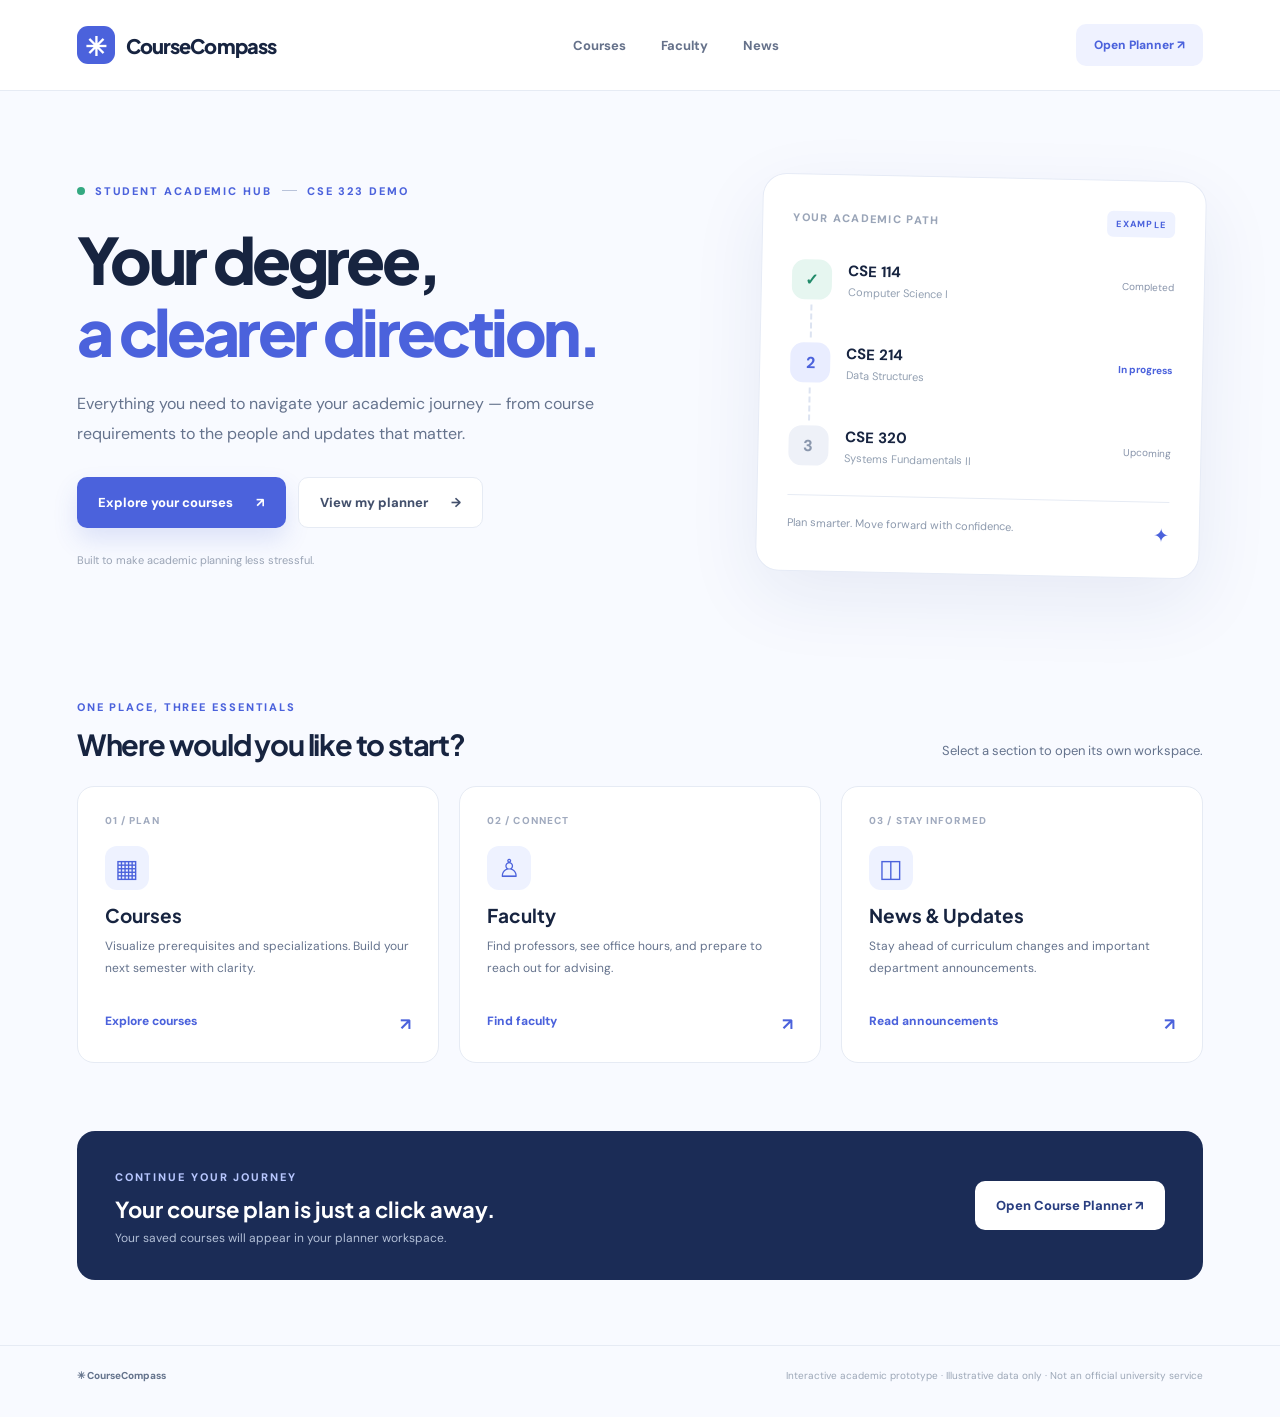
==== index.html @ 57cd9570 "Add complete CourseCompass prototype" ====
<!DOCTYPE html>
<html lang="en">
<head>
  <meta charset="UTF-8">
  <meta name="viewport" content="width=device-width, initial-scale=1">
  <meta name="description" content="CourseCompass academic planning prototype">
  <title>CourseCompass | Welcome</title>
  <link rel="stylesheet" href="assets/css/landing.css">
  <script src="assets/js/landing.js" defer></script>
</head>
<body>
  <header class="site-header">
    <a class="wordmark" href="index.html"><span class="logo">✳</span> CourseCompass</a>
    <nav aria-label="Main navigation">
      <a href="pages/courses/index.html">Courses</a>
      <a href="pages/faculty/index.html">Faculty</a>
      <a href="pages/news/index.html">News</a>
    </nav>
    <a class="header-cta" href="pages/courses/planner.html">Open Planner <span id="plan-count" aria-label="Saved courses"></span> ↗</a>
  </header>
  <main>
    <section class="intro">
      <div class="intro-copy">
        <div class="eyebrow"><span class="status-dot"></span> STUDENT ACADEMIC HUB <span class="mini-line"></span> CSE 323 DEMO</div>
        <h1>Your degree,<br><em>a clearer direction.</em></h1>
        <p>Everything you need to navigate your academic journey — from course requirements to the people and updates that matter.</p>
        <div class="intro-actions">
          <a class="button primary" href="pages/courses/index.html">Explore your courses <span>↗</span></a>
          <a class="button secondary" href="pages/courses/planner.html">View my planner <span>→</span></a>
        </div>
        <div class="intro-note">Built to make academic planning less stressful.</div>
      </div>
      <div class="journey-card" aria-label="Illustrative course prerequisite chain">
        <div class="card-top"><span>YOUR ACADEMIC PATH</span><span class="tag">EXAMPLE</span></div>
        <div class="journey-track"><div class="track-step"><span class="step-dot done">✓</span><div><b>CSE 114</b><small>Computer Science I</small></div><span class="step-meta">Completed</span></div><div class="connector"></div><div class="track-step"><span class="step-dot current">2</span><div><b>CSE 214</b><small>Data Structures</small></div><span class="step-meta accent">In progress</span></div><div class="connector"></div><div class="track-step"><span class="step-dot">3</span><div><b>CSE 320</b><small>Systems Fundamentals II</small></div><span class="step-meta">Upcoming</span></div></div>
        <div class="card-bottom">Plan smarter. Move forward with confidence. <span>✦</span></div>
      </div>
    </section>
    <section class="features" aria-labelledby="feature-title">
      <div class="section-header"><div><span class="eyebrow">ONE PLACE, THREE ESSENTIALS</span><h2 id="feature-title">Where would you like to start?</h2></div><p>Select a section to open its own workspace.</p></div>
      <div class="feature-grid">
        <a class="feature-card" href="pages/courses/index.html"><span class="feature-num">01 / PLAN</span><span class="feature-icon">▦</span><h3>Courses</h3><p>Visualize prerequisites and specializations. Build your next semester with clarity.</p><span class="feature-go">Explore courses <b>↗</b></span></a>
        <a class="feature-card" href="pages/faculty/index.html"><span class="feature-num">02 / CONNECT</span><span class="feature-icon">♙</span><h3>Faculty</h3><p>Find professors, see office hours, and prepare to reach out for advising.</p><span class="feature-go">Find faculty <b>↗</b></span></a>
        <a class="feature-card" href="pages/news/index.html"><span class="feature-num">03 / STAY INFORMED</span><span class="feature-icon">◫</span><h3>News & Updates</h3><p>Stay ahead of curriculum changes and important department announcements.</p><span class="feature-go">Read announcements <b>↗</b></span></a>
      </div>
    </section>
    <section class="planner-banner"><div><span class="eyebrow">CONTINUE YOUR JOURNEY</span><h2>Your course plan is just a click away.</h2><p id="planner-summary">Your saved courses will appear in your planner workspace.</p></div><a class="button banner-button" href="pages/courses/planner.html">Open Course Planner ↗</a></section>
  </main>
  <footer><span>✳ CourseCompass</span><span>Interactive academic prototype · Illustrative data only · Not an official university service</span></footer>
</body>
</html>
---- assets/css/landing.css ----
@import url('https://fonts.googleapis.com/css2?family=DM+Sans:wght@400;500;600;700&family=Plus+Jakarta+Sans:wght@400;500;600;700;800&display=swap');
:root{--ink:#172440;--muted:#65738d;--brand:#4b62dc;--line:#e6ebf4;--bg:#f8faff}*{box-sizing:border-box}body{margin:0;background:var(--bg);color:var(--ink);font-family:'DM Sans',sans-serif}a{text-decoration:none;color:inherit}a:focus-visible{outline:3px solid #9aabff;outline-offset:4px}h1,h2,h3{font-family:'Plus Jakarta Sans',sans-serif}h1,h2,h3,p{margin-top:0}.site-header{height:91px;background:#fff;display:flex;align-items:center;justify-content:space-between;padding:0 clamp(22px,6vw,94px);border-bottom:1px solid var(--line);gap:24px}.wordmark{display:flex;align-items:center;gap:11px;font-size:20px;font-family:'Plus Jakarta Sans',sans-serif;font-weight:800;letter-spacing:-.9px;white-space:nowrap}.logo{width:38px;height:38px;background:var(--brand);border-radius:11px;color:white;display:grid;place-items:center;font-size:26px}.site-header nav{display:flex;gap:35px;font-size:13px;font-weight:700;color:#65718a}.site-header nav a:hover{color:var(--brand)}.header-cta{color:var(--brand);background:#eff2ff;border-radius:10px;padding:13px 18px;font-size:12px;font-weight:800;white-space:nowrap}.header-cta:hover{background:#e2e7ff}main{max-width:1430px;margin:auto;padding:0 clamp(22px,6vw,94px)}.intro{min-height:572px;display:grid;grid-template-columns:1.2fr .85fr;align-items:center;gap:55px;padding:72px 0 75px}.eyebrow{font-weight:800;font-size:11px;letter-spacing:1.9px;color:var(--brand)}.intro .eyebrow{display:flex;align-items:center;gap:10px}.status-dot{width:8px;height:8px;border-radius:50%;background:#34a981;display:inline-block}.mini-line{width:15px;height:1px;background:#b9c3da}.intro h1{font-size:clamp(42px,5vw,72px);line-height:1.13;letter-spacing:-3.6px;margin:25px 0 22px;font-weight:800}.intro h1 em{color:var(--brand);font-style:normal}.intro-copy>p{max-width:520px;color:var(--muted);line-height:1.85;font-size:16px}.intro-actions{display:flex;gap:12px;flex-wrap:wrap;margin-top:29px}.button{display:inline-flex;align-items:center;justify-content:center;gap:23px;border-radius:10px;padding:16px 21px;font-weight:800;font-size:13px}.button.primary{background:var(--brand);color:#fff;box-shadow:0 12px 25px #405bce25}.button.primary:hover{background:#354dc4}.button.secondary{background:#fff;border:1px solid var(--line);color:#43506c}.intro-note{margin-top:25px;color:#9aa4b5;font-size:11px}.journey-card{background:#fff;border:1px solid #e6ebf6;border-radius:24px;padding:30px;box-shadow:0 25px 75px #1b348114;transform:rotate(1.2deg)}.card-top{display:flex;justify-content:space-between;align-items:center;font-size:11px;font-weight:800;color:#9aa5b8;letter-spacing:1.3px}.tag{background:#eef2ff;color:var(--brand);padding:7px 9px;border-radius:6px;font-size:9px}.journey-track{padding:29px 0}.track-step{display:flex;align-items:center;gap:16px}.step-dot{display:grid;place-items:center;width:40px;height:40px;flex:none;border-radius:13px;background:#eef1f8;color:#8a97ad;font-weight:800}.step-dot.done{background:#e6f6f0;color:#208a69}.step-dot.current{background:#e9edff;color:var(--brand)}.track-step div{min-width:0;flex:1}.track-step b{display:block;font-size:15px}.track-step small{display:block;color:#93a0b2;margin-top:4px;font-size:11px}.step-meta{font-size:10px;color:#8793aa;white-space:nowrap}.step-meta.accent{color:var(--brand);font-weight:800}.connector{border-left:2px dashed #dce3f1;height:33px;margin:5px 0 5px 19px}.card-bottom{border-top:1px solid var(--line);padding-top:20px;display:flex;justify-content:space-between;color:#8c99ad;font-size:11px}.card-bottom span{color:var(--brand);font-size:19px}.features{padding:32px 0 68px}.section-header{display:flex;align-items:end;justify-content:space-between;gap:20px;margin-bottom:24px}.section-header h2{font-size:29px;letter-spacing:-1.2px;margin:10px 0 0}.section-header p{color:var(--muted);font-size:13px;margin:0 0 3px}.feature-grid{display:grid;grid-template-columns:repeat(3,1fr);gap:20px}.feature-card{background:white;border:1px solid var(--line);border-radius:17px;padding:27px;min-height:277px;display:flex;align-items:flex-start;flex-direction:column;transition:transform .2s,box-shadow .2s}.feature-card:hover{transform:translateY(-4px);box-shadow:0 18px 35px #1d357a14}.feature-num{font-size:10px;color:#a0aabe;letter-spacing:1.1px;font-weight:800}.feature-icon{margin:19px 0 13px;display:grid;place-items:center;width:44px;height:44px;border-radius:12px;background:#eef2ff;color:var(--brand);font-size:25px}.feature-card h3{font-size:19px;margin:0 0 9px}.feature-card p{font-size:12px;line-height:1.8;color:var(--muted);flex:1}.feature-go{display:flex;justify-content:space-between;width:100%;font-weight:800;color:var(--brand);font-size:12px;margin-top:20px}.feature-go b{font-size:17px}.planner-banner{margin:0 0 65px;border-radius:18px;background:#1b2c56;color:#fff;display:flex;justify-content:space-between;align-items:center;gap:22px;padding:34px 38px}.planner-banner .eyebrow{color:#b8c7ff}.planner-banner h2{margin:9px 0 7px;font-size:22px}.planner-banner p{margin:0;color:#b2bfd7;font-size:12px}.banner-button{background:#fff;color:#293e80;white-space:nowrap}footer{max-width:1430px;margin:auto;padding:23px clamp(22px,6vw,94px) 35px;border-top:1px solid var(--line);color:#9ca7b7;display:flex;justify-content:space-between;gap:16px;font-size:10px}footer span:first-child{font-weight:800;color:#65748d}@media(max-width:950px){.intro{grid-template-columns:1fr;gap:30px;padding:60px 0}.journey-card{max-width:530px;transform:none}.feature-grid{grid-template-columns:1fr 1fr}.site-header nav{gap:17px}}@media(max-width:640px){.site-header{padding:0 18px;height:auto;min-height:74px;flex-wrap:wrap;gap:7px}.wordmark{font-size:16px}.site-header nav{order:3;width:100%;justify-content:space-between;padding-bottom:12px}.header-cta{font-size:10px;padding:10px}.intro h1{letter-spacing:-1.8px}.journey-card{padding:20px}.step-meta{display:none}.feature-grid{grid-template-columns:1fr}.feature-card{min-height:230px}.section-header{display:block}.section-header p{margin-top:10px}.planner-banner{padding:25px;flex-direction:column;align-items:flex-start}footer{flex-direction:column}}
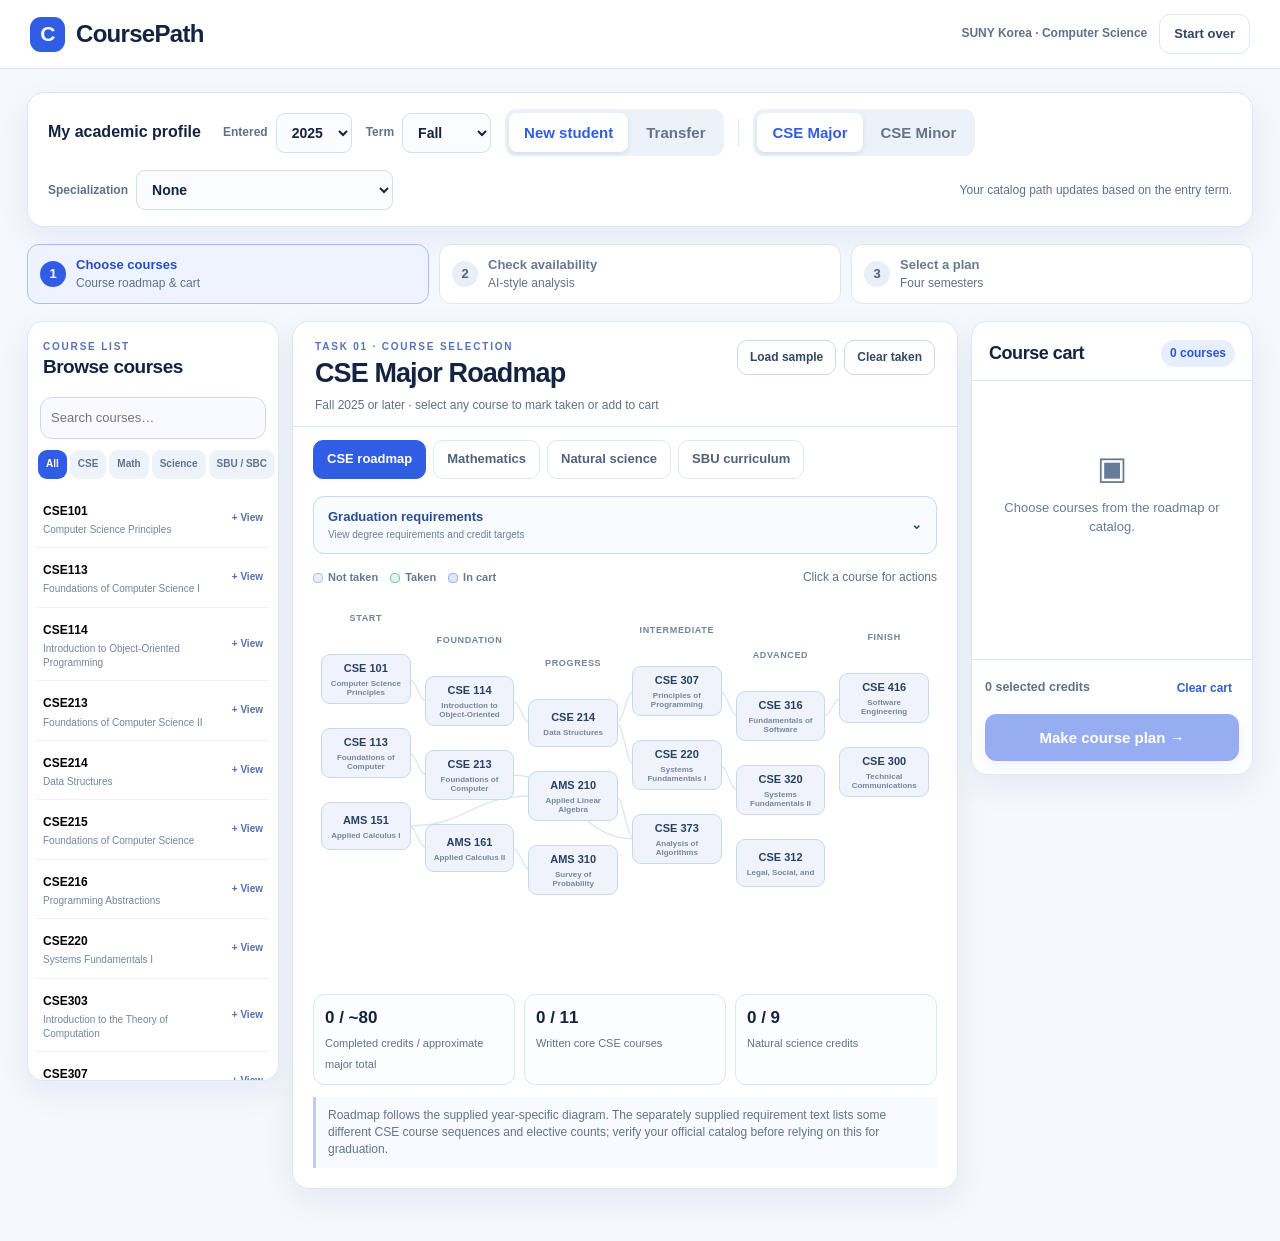
==== commit 9e62b64a: "Update high-fidelity prototype" ====
--- a/index.html
+++ b/index.html
@@ -1,51 +1,340 @@
-<!DOCTYPE html>
+<!doctype html>
 <html lang="en">
 <head>
-  <meta charset="UTF-8">
-  <meta name="viewport" content="width=device-width, initial-scale=1">
-  <meta name="description" content="CourseCompass academic planning prototype">
-  <title>CourseCompass | Welcome</title>
-  <link rel="stylesheet" href="assets/css/landing.css">
-  <script src="assets/js/landing.js" defer></script>
+<meta charset="utf-8" />
+<meta name="viewport" content="width=device-width,initial-scale=1" />
+<title>Prototype | CoursePath</title>
+<style>
+:root{--ink:#142340;--muted:#61718a;--line:#dee6f0;--wash:#f5f8fd;--white:#fff;--blue:#315de5;--blueDark:#2148c2;--softBlue:#eef3ff;--green:#09835d;--greenBg:#e4f7ec;--amber:#986410;--amberBg:#fff3d6;--shadow:0 12px 32px rgba(29,53,91,.07);--radius:17px}
+*{box-sizing:border-box}html{scroll-behavior:smooth}body{margin:0;background:var(--wash);font-family:Inter,ui-sans-serif,-apple-system,BlinkMacSystemFont,"Segoe UI",sans-serif;color:var(--ink);font-size:15px;line-height:1.42}button,select,input{font:inherit}button{cursor:pointer}button:disabled{opacity:.5;cursor:not-allowed}button:focus-visible,input:focus-visible,select:focus-visible{outline:3px solid #9db8ff;outline-offset:2px}a{color:inherit}.hidden{display:none!important}
+.app-header{height:69px;background:#fff;border-bottom:1px solid var(--line);display:flex;align-items:center;justify-content:space-between;padding:0 30px;gap:16px;position:sticky;top:0;z-index:30}.brand{display:flex;align-items:center;gap:11px;font-weight:850;letter-spacing:-.7px;font-size:24px}.brandmark{width:35px;height:35px;display:grid;place-items:center;background:var(--blue);color:#fff;border-radius:11px;font-size:21px;font-weight:900}.head-right{display:flex;align-items:center;gap:12px}.head-note{font-size:12px;font-weight:650;color:var(--muted)}.header-link{background:#fff;border:1px solid var(--line);padding:10px 14px;border-radius:11px;color:#334562;font-size:13px;font-weight:800}.header-link:hover{background:#f2f6ff}
+.page{max-width:1630px;margin:0 auto;padding:23px 27px 52px}.profile-panel{background:#fff;border:1px solid var(--line);box-shadow:var(--shadow);border-radius:var(--radius);padding:16px 20px;display:flex;flex-wrap:wrap;align-items:center;gap:14px;margin-bottom:17px}.profile-label{font-weight:850;font-size:16px;margin-right:8px}.profile-field{display:flex;align-items:center;gap:8px;white-space:nowrap}.profile-field label{color:var(--muted);font-weight:750;font-size:12px}.profile-field select{min-height:40px;padding:8px 11px;border:1px solid #d4deed;background:#fafcff;border-radius:9px;color:var(--ink);font-size:14px;font-weight:700}.toggle-group{display:flex;background:#edf2f9;padding:4px;border-radius:11px;gap:3px}.pill-toggle{padding:9px 15px;border:0;background:transparent;color:#65748b;font-weight:790;border-radius:8px}.pill-toggle.active{background:#fff;color:var(--blue);box-shadow:0 2px 5px rgba(33,64,107,.12)}.subtle-sep{height:27px;width:1px;background:var(--line)}.profile-tip{font-size:12px;color:var(--muted);margin-left:auto;max-width:300px}
+.steps{display:flex;align-items:center;gap:10px;margin:5px 0 17px}.step{display:flex;align-items:center;gap:10px;flex:1;border:1px solid var(--line);background:#fff;border-radius:12px;padding:11px 12px;font-weight:780;color:#697993;font-size:13px;text-align:left}.step.active{color:#234dcb;background:var(--softBlue);border-color:#a8bcf8}.step.done{color:#087251}.step-num{width:26px;height:26px;border-radius:50%;display:grid;place-items:center;background:#e9eef7;font-weight:850;color:#50627b}.step.active .step-num{background:var(--blue);color:#fff}.step.done .step-num{background:#ddf5e8;color:#087251}.step-description{font-size:12px;color:var(--muted);font-weight:500;display:block}
+.workspace{display:grid;grid-template-columns:72px minmax(0,1fr) 295px;gap:15px;align-items:start}.tool-rail{background:#fff;border:1px solid var(--line);border-radius:var(--radius);padding:13px 9px;min-height:570px;display:flex;flex-direction:column;align-items:center;gap:13px}.rail-btn{width:53px;min-height:59px;display:flex;flex-direction:column;align-items:center;justify-content:center;gap:3px;font-size:10px;font-weight:800;background:#f4f7ff;border:1px solid #cbd9fc;color:#294fb2;border-radius:12px}.rail-btn:hover{background:#eaf0ff}.rail-btn svg{width:23px;height:23px}.rail-mini{color:#9aa7b8;font-size:10px;text-align:center;margin-top:8px}.main-card,.side-card{background:#fff;border:1px solid var(--line);box-shadow:var(--shadow);border-radius:var(--radius);overflow:hidden}.main-card{min-height:570px}.card-head{padding:18px 22px 12px;border-bottom:1px solid var(--line);display:flex;align-items:flex-start;justify-content:space-between;gap:14px}.eyebrow{text-transform:uppercase;font-size:10px;font-weight:900;letter-spacing:1.8px;color:#5671bc}.card-head h1{font-size:27px;letter-spacing:-.9px;line-height:1.15;margin:4px 0 4px}.small-muted{color:var(--muted);font-size:12px}.card-actions{display:flex;gap:8px;align-items:center;flex-wrap:wrap}.outline-btn{background:#fff;border:1px solid #cbd8ed;border-radius:10px;padding:10px 12px;font-weight:750;color:#334865}.outline-btn:hover{background:#f2f6ff}.primary-btn{background:var(--blue);color:#fff;border:1px solid var(--blue);border-radius:11px;padding:12px 15px;font-weight:830;box-shadow:0 5px 14px rgba(49,93,229,.16)}.primary-btn:hover:not(:disabled){background:var(--blueDark)}.btn-small{padding:8px 12px;font-size:12px}.tabstrip{display:flex;gap:7px;align-items:center;padding:13px 20px 6px;flex-wrap:wrap}.tab{border:1px solid var(--line);background:#fff;color:#51627b;padding:9px 13px;border-radius:10px;font-weight:810;font-size:13px}.tab.active{background:var(--blue);border-color:var(--blue);color:#fff}.roadmap-wrap{padding:12px 20px 17px}.roadmap-help{display:flex;justify-content:space-between;align-items:center;gap:10px;flex-wrap:wrap;margin:0 0 13px}.legend{display:flex;gap:12px;align-items:center;flex-wrap:wrap}.legend span{font-size:11px;font-weight:750;color:#667891;display:flex;align-items:center;gap:5px}.dot{width:10px;height:10px;border-radius:4px;display:inline-block}.dot.todo{background:#e9eff8;border:1px solid #adc0da}.dot.taken{background:#dcf6e7;border:1px solid #7dc9a0}.dot.cart{background:#dce7ff;border:1px solid #96b0fb}.roadmap-scroll{overflow-x:auto;scrollbar-width:thin;padding:8px 4px 12px}.roadmap-inner{position:relative;min-width:690px;min-height:313px}.roadmap-grid{display:grid;grid-template-columns:repeat(6,minmax(100px,1fr));gap:10px;position:relative;z-index:2}.roadmap-column{display:flex;flex-direction:column;gap:14px;align-items:stretch}.col-title{font-size:10px;letter-spacing:.65px;text-transform:uppercase;font-weight:900;color:#72839e;margin-bottom:2px;text-align:center;min-height:16px}.node{min-height:69px;border-radius:12px;border:1px solid #c8d7ec;background:#f0f4fa;color:#274065;display:flex;flex-direction:column;align-items:center;justify-content:center;padding:9px 5px;gap:3px;position:relative;font-size:14px;font-weight:880;box-shadow:0 2px 0 rgba(39,61,97,.04)}.node .node-sub{font-size:9px;font-weight:680;color:#75869e;text-align:center;line-height:1.2}.node:hover{outline:2px solid #92adfa;outline-offset:1px}.node.taken{background:var(--greenBg);border-color:#80c8a5;color:#075e41}.node.taken .node-sub{color:#087251}.node.incart{background:#e8eeff;border-color:#91aafa;color:#204cae}.node.incart .node-sub{color:#476fc1}.node.done-and-cart{background:var(--greenBg);border-color:#80c8a5}.path-lines{position:absolute;inset:0;width:100%;height:100%;z-index:1;overflow:visible;pointer-events:none}.path-lines path{stroke:#9eafca;stroke-width:2;fill:none}.requirements-summary{display:grid;grid-template-columns:repeat(3,1fr);gap:9px;margin:3px 20px 12px}.summary-chip{border:1px solid var(--line);background:#fbfdff;border-radius:11px;padding:11px}.summary-chip b{display:block;font-size:17px}.summary-chip span{font-size:11px;color:var(--muted)}.required-list{display:grid;grid-template-columns:repeat(auto-fit,minmax(180px,1fr));gap:9px;padding:18px 20px}.check-row{display:flex;align-items:center;justify-content:space-between;gap:8px;border:1px solid #dde6f2;border-radius:12px;padding:11px;background:#fbfcff}.check-row b{font-size:13px}.check-row small{display:block;color:#8090a6;font-size:11px;margin-top:3px}.status-small{font-weight:830;font-size:11px;padding:5px 7px;border-radius:7px;background:#edf3fa;color:#65758a}.status-small.ok{background:var(--greenBg);color:#14774d}.require-note{font-size:12px;color:var(--muted);padding:0 20px 18px}
+.side-card{position:sticky;top:85px}.cart-head{display:flex;align-items:center;justify-content:space-between;padding:18px 17px 13px;border-bottom:1px solid var(--line)}.cart-title{font-size:18px;font-weight:880;letter-spacing:-.45px}.count-bubble{font-size:12px;font-weight:900;background:#e7eeff;color:#2a56d3;border-radius:20px;padding:5px 9px}.cart-body{padding:13px;min-height:278px;max-height:400px;overflow:auto}.cart-empty{text-align:center;padding:52px 13px;color:#667b95;font-size:13px}.cart-empty .empty-icon{font-size:32px;margin-bottom:8px}.cart-course{animation:cartEnter .23s ease both;display:flex;align-items:center;justify-content:space-between;gap:8px;padding:12px 10px;border:1px solid #e3e9f3;border-radius:11px;margin-bottom:8px;background:#f9fbff}.cart-course strong{font-size:13px}.cart-course small{display:block;color:#73839b;font-size:11px;margin-top:3px}.remove{border:0;background:#e9eef5;color:#60718a;border-radius:7px;padding:4px 8px;font-size:17px}.remove:hover{background:#fbe8e8;color:#a53d3d}.cart-foot{border-top:1px solid var(--line);padding:13px}.cart-foot .primary-btn{width:100%}.text-link{border:0;background:transparent;color:#375fce;font-size:12px;font-weight:820;padding:7px}.cart-helpers{display:flex;justify-content:space-between;align-items:center;gap:6px;margin-bottom:10px}.cart-helpers small{color:var(--muted);font-weight:650}.alert{padding:10px 13px;border:1px solid #f0dda9;background:#fff9e8;border-radius:10px;color:#83601e;font-size:12px}.inline-note{margin:12px 20px 20px;padding:10px 12px;border-left:3px solid #bdcdef;color:#63748d;font-size:12px;background:#f8faff}
+/* catalog drawer */.shade{position:fixed;inset:0;background:rgba(14,31,58,.32);z-index:45;opacity:0;pointer-events:none;transition:opacity .2s}.shade.open{opacity:1;pointer-events:auto}.drawer{position:fixed;z-index:46;top:0;bottom:0;left:0;width:min(415px,92vw);background:#fff;box-shadow:22px 0 65px rgba(19,34,60,.16);transform:translateX(-102%);transition:transform .27s cubic-bezier(.2,.8,.2,1);display:flex;flex-direction:column}.drawer.open{transform:translateX(0)}.drawer-head{display:flex;align-items:center;justify-content:space-between;padding:22px 23px 12px}.drawer-head h2{font-size:23px;margin:0;letter-spacing:-.5px}.icon-button{border:1px solid var(--line);background:white;border-radius:10px;padding:6px 10px;font-size:19px;color:#50627e}.search-wrap{padding:5px 22px 12px}.search-wrap input{width:100%;border-radius:12px;border:1px solid #cdd8ea;background:#f8faff;padding:13px 14px;font-size:14px;outline:none}.catalog-tabs{display:flex;gap:5px;overflow:auto;padding:0 20px 11px}.catalog-tab{border:0;background:#eef2f9;color:#5d7190;border-radius:9px;padding:9px 10px;font-size:12px;font-weight:820;white-space:nowrap}.catalog-tab.active{background:var(--blue);color:white}.catalog-scroll{overflow-y:auto;flex:1;padding:0 17px 25px}.course-item{width:100%;display:flex;align-items:center;justify-content:space-between;text-align:left;padding:12px 10px;border:0;border-bottom:1px solid #edf1f6;background:#fff;gap:10px}.course-item:hover{background:#f5f8ff}.course-item strong{font-size:14px}.course-item small{font-size:11px;display:block;color:#74869d;margin-top:3px}.mini-course-status{color:#5671ad;font-size:11px;font-weight:850;flex-shrink:0}.mini-course-status.taken{color:#07875e}.mini-course-status.added{color:#315de5}
+/* dialog */.modal-layer{position:fixed;inset:0;background:rgba(11,28,56,.5);display:grid;place-items:center;z-index:60;padding:15px}.modal{width:min(510px,100%);background:#fff;border-radius:22px;padding:26px;box-shadow:0 35px 100px rgba(6,23,52,.25)}.modal-top{display:flex;justify-content:space-between;gap:13px}.modal h2{margin:4px 0 8px;font-size:25px;letter-spacing:-.6px}.modal-course-type{color:var(--muted);font-size:12px;font-weight:800}.modal p{color:#61728a;margin:10px 0 18px}.modal-spec{background:#f5f8fe;border:1px solid #e0e8f4;padding:12px;border-radius:12px;display:flex;justify-content:space-between;gap:12px;font-size:13px;margin-bottom:16px}.modal-buttons{display:grid;grid-template-columns:1fr 1fr;gap:9px}.modal-buttons button{padding:12px 10px}.modal-buttons button:last-child{grid-column:span 2}
+@keyframes cartEnter{from{opacity:0;transform:translateY(6px)}to{opacity:1;transform:translateY(0)}}
+/* task 2 */.results-layout{display:grid;grid-template-columns:minmax(0,1fr) 295px;gap:16px}.results-card{background:#fff;border:1px solid var(--line);border-radius:var(--radius);overflow:hidden;box-shadow:var(--shadow)}.results-pad{padding:20px}.section-title{margin:0 0 5px;font-size:28px;letter-spacing:-.85px}.results-top{display:flex;align-items:center;justify-content:space-between;gap:13px;flex-wrap:wrap}.light-badge{display:inline-block;font-size:11px;font-weight:850;padding:6px 9px;background:#f3f5fa;color:#60738e;border-radius:7px}.availability-list{margin-top:18px;display:flex;flex-direction:column;gap:8px}.availability-row{border:1px solid #e1e8f3;background:#fff;border-radius:12px;padding:12px 15px;display:grid;grid-template-columns:minmax(160px,1fr) 180px 165px;gap:12px;align-items:center}.availability-row b{font-size:14px}.availability-row small{color:#71829b;display:block;font-size:11px;margin-top:3px}.availability-status{font-size:12px;font-weight:820}.availability-status.good{color:#078557}.availability-status.mid{color:#a36814}.availability-status.low{color:#a33d43}.estimate{font-weight:830;color:#314f82;font-size:13px}.evidence-list{display:flex;gap:6px;flex-wrap:wrap;margin-top:5px}.evidence{padding:4px 6px;border-radius:5px;background:#f0f5fb;color:#5f7393;font-size:10px;font-weight:760}.recommend-box{background:linear-gradient(155deg,#244cb9,#112e7b);color:white;padding:22px;border-radius:16px;margin:17px}.recommend-box h3{margin:3px 0 8px;font-size:21px}.recommend-box p{color:#d8e3ff;font-size:13px}.recommend-box .primary-btn{background:#fff;color:#1b46ad;border-color:white;width:100%;margin-top:13px}.warn-list{padding-left:19px;color:#6f5c37;font-size:12px;line-height:1.6}.info-title{font-weight:860;font-size:16px;margin:0 0 7px}
+/* task 3 */.schedule-stack{display:grid;grid-template-columns:repeat(3,minmax(0,1fr));gap:15px;margin-top:19px}.schedule-card{background:#fff;border:1px solid var(--line);border-radius:17px;box-shadow:var(--shadow);padding:15px;display:flex;flex-direction:column;gap:12px}.schedule-card.recommended{border:2px solid #7699f6}.schedule-heading{display:flex;justify-content:space-between;align-items:center;gap:8px}.schedule-heading h3{font-size:17px;letter-spacing:-.3px;margin:0}.semester-grid{display:grid;grid-template-columns:1fr 1fr;gap:9px;flex:1}.semester{border:1px solid #e5ebf5;background:#f8faff;border-radius:11px;padding:10px;min-height:100px}.semester h4{font-size:12px;color:#50688c;margin:0 0 9px}.sem-course{display:block;background:#fff;color:#273f66;border:1px solid #e1e8f2;border-radius:6px;padding:5px 7px;margin-bottom:5px;font-size:11px;font-weight:810}.semester .empty-line{font-size:11px;color:#a3afc1}.schedule-card .primary-btn{margin-top:auto;width:100%}.final-result{display:grid;grid-template-columns:260px minmax(0,1fr);gap:17px;margin-top:15px}.final-result .semester-grid{grid-template-columns:repeat(4,minmax(0,1fr))}.final-result .semester{min-height:205px}.final-result .sem-course{font-size:13px;padding:9px}.final-hero{border-radius:16px;background:#e9f8ee;border:1px solid #b9e3c9;padding:22px}.final-hero h3{margin:7px 0 3px;font-size:24px}.final-hero p{font-size:13px;color:#4d7961}.show-print{display:flex;gap:10px;margin-top:14px;flex-wrap:wrap}
+/* smooth animation */.loading-overlay{position:fixed;inset:0;background:rgba(243,247,255,.90);backdrop-filter:blur(7px);display:grid;place-items:center;z-index:70}.loading-card{width:min(415px,90vw);background:white;border:1px solid #dfe8fb;border-radius:24px;padding:31px;box-shadow:0 26px 90px rgba(20,48,100,.15);text-align:center}.orb{width:76px;height:76px;border:5px solid #dfebff;border-top-color:#315de5;border-right-color:#96b2fa;border-radius:50%;margin:0 auto 19px;animation:spin 1.15s linear infinite}.loading-card h2{margin:0 0 8px;font-size:22px}.loading-card p{margin:0;color:#73849c;font-size:13px;min-height:18px}.loading-track{height:7px;background:#eaf0fa;border-radius:10px;overflow:hidden;margin:23px 0 10px}.loading-fill{height:100%;width:4%;background:linear-gradient(90deg,#5480f6,#315de5);border-radius:10px;transition:width .6s ease}.loading-percent{font-size:11px;color:#8a9bb5;font-weight:790}@keyframes spin{to{transform:rotate(360deg)}}
+.toast{position:fixed;bottom:22px;left:50%;transform:translate(-50%,15px);opacity:0;background:#1d3154;color:#fff;border-radius:12px;padding:12px 18px;font-size:13px;box-shadow:0 14px 44px #1426423b;z-index:90;pointer-events:none;transition:opacity .2s, transform .2s}.toast.show{opacity:1;transform:translate(-50%,0)}
+@media(max-width:1180px){.page{padding:17px 15px}.workspace{grid-template-columns:62px minmax(0,1fr) 265px;gap:10px}.results-layout{grid-template-columns:minmax(0,1fr) 265px}.schedule-stack{grid-template-columns:1fr}.schedule-card .semester-grid{grid-template-columns:repeat(4,1fr)}.profile-tip{display:none}}
+@media(max-width:880px){.app-header{padding:0 14px;height:62px}.brand{font-size:19px}.head-note{display:none}.page{padding:11px}.profile-panel{padding:13px;gap:10px}.profile-label{width:100%}.steps{gap:5px}.step{padding:9px 7px;font-size:10px;gap:5px}.step-description{display:none}.step-num{width:21px;height:21px}.workspace{grid-template-columns:1fr}.tool-rail{min-height:auto;flex-direction:row;padding:8px}.rail-btn{min-height:50px;width:110px;flex-direction:row;font-size:12px}.rail-mini{display:none}.side-card{position:static}.cart-body{min-height:80px;max-height:230px}.main-card{min-height:480px}.card-head{padding:16px}.card-head h1{font-size:24px}.results-layout{grid-template-columns:1fr}.availability-row{grid-template-columns:minmax(120px,1fr) minmax(110px,1fr)}.availability-row>div:last-child{grid-column:span 2}.final-result{grid-template-columns:1fr}.final-result .semester-grid{grid-template-columns:1fr 1fr}.schedule-card .semester-grid{grid-template-columns:1fr 1fr}}
+@media(max-width:500px){.header-link{display:none}.profile-field{width:calc(50% - 5px)}.profile-field select{max-width:100%;width:100%}.subtle-sep{display:none}.card-actions{gap:5px}.requirements-summary{grid-template-columns:1fr 1fr}.tabstrip{padding:11px}.tab{padding:8px 10px}.step{font-size:10px}.step>span:nth-child(2){line-height:1.1}.section-title{font-size:24px}.schedule-card .semester-grid,.final-result .semester-grid{grid-template-columns:1fr 1fr}.modal-buttons{grid-template-columns:1fr}.modal-buttons button:last-child{grid-column:auto}}
+@media print{.app-header,.steps,.tool-rail,.profile-panel,.side-card,.show-print,.no-print{display:none!important}.page{max-width:none}.final-result{grid-template-columns:1fr}.main-card,.results-card{box-shadow:none}.final-result .semester-grid{grid-template-columns:repeat(4,1fr)} }
+
+/* Revised three-column course planning layout */
+.workspace{grid-template-columns:252px minmax(0,1fr) 282px;gap:13px}
+.course-sidebar{position:sticky;top:83px;left:auto;bottom:auto;width:100%;height:calc(100vh - 100px);min-height:520px;max-height:760px;transform:none!important;z-index:3;border:1px solid var(--line);border-radius:var(--radius);box-shadow:var(--shadow);overflow:hidden}
+.course-sidebar .drawer-head{padding:18px 15px 10px}.course-sidebar .drawer-head h2{font-size:19px}
+.course-sidebar .search-wrap{padding:6px 12px 11px}.course-sidebar .search-wrap input{font-size:13px;padding:11px 10px}
+.course-sidebar .catalog-tabs{padding:0 10px 10px;gap:3px}.course-sidebar .catalog-tab{padding:7px 8px;font-size:10px}
+.course-sidebar .catalog-scroll{padding:0 9px 15px}.course-sidebar .course-item{padding:10px 6px}
+.course-sidebar .course-item strong{font-size:12px}.course-sidebar .course-item small{font-size:10px}
+.course-sidebar .mini-course-status{font-size:10px}
+.roadmap-wrap{padding:15px 20px 19px}
+.roadmap-scroll{padding:13px 8px 23px;overflow-x:auto}
+.roadmap-inner{min-width:590px;min-height:335px;max-width:930px;margin:0 auto}
+.roadmap-grid{grid-template-columns:repeat(6,minmax(76px,1fr));column-gap:14px}
+.roadmap-column{gap:24px;align-items:center}
+.roadmap-column:nth-child(2){padding-top:22px}.roadmap-column:nth-child(3){padding-top:45px}
+.roadmap-column:nth-child(4){padding-top:12px}.roadmap-column:nth-child(5){padding-top:37px}.roadmap-column:nth-child(6){padding-top:19px}
+.col-title{font-size:9px;min-height:16px;white-space:nowrap}
+.node{width:100%;max-width:100px;min-height:48px;padding:6px 4px;gap:2px;border-radius:9px;font-size:11px;box-shadow:none}
+.node .node-sub{font-size:8px;line-height:1.15}
+.path-lines path{stroke:#d0daea;stroke-width:1.4;opacity:.66}
+.requirements-summary{margin-top:5px}
+.degree-requirements{margin:11px 20px 0;border:1px solid #c9d9f3;background:#f8fbff;border-radius:11px;overflow:hidden}
+.degree-requirements summary{list-style:none;cursor:pointer;padding:11px 14px;display:flex;justify-content:space-between;align-items:center;gap:12px;font-weight:840;color:#2a4e91;font-size:13px}
+.degree-requirements summary::-webkit-details-marker{display:none}
+.degree-requirements summary small{display:block;color:#6b7f9c;font-weight:520;font-size:10px;margin-top:2px}
+.degree-requirements[open] .summary-caret{transform:rotate(180deg)}.summary-caret{transition:transform .2s}
+.degree-content{padding:14px;border-top:1px solid #dce7f5;background:#fff;color:#334761;font-size:12px;line-height:1.5}
+.degree-content .degree-cols{display:grid;grid-template-columns:1fr 1fr;gap:12px}
+.degree-content h3{font-size:13px;color:#213f78;margin:3px 0 6px}
+.degree-content p{margin:6px 0}.degree-content ul{margin:4px 0 10px;padding-left:18px}
+.degree-content .degree-warning{border-left:3px solid #e0b25b;background:#fff9ed;padding:9px 11px;margin:9px 0 0;border-radius:5px}
+.sem-course{font-size:11px;line-height:1.34;padding:7px 8px}
+.sem-course strong{display:block;font-size:12px;color:#263e68}
+.sem-course small{display:block;margin-top:3px;color:#73839a;font-size:10px;line-height:1.35;font-weight:550;overflow-wrap:anywhere}
+.semester h4{font-size:12px}
+.final-result .sem-course{font-size:12px;padding:10px}
+.final-result .sem-course small{font-size:11px}
+@media(max-width:1240px){.workspace{grid-template-columns:214px minmax(0,1fr) 246px;gap:10px}.roadmap-inner{min-width:550px}.roadmap-grid{column-gap:8px}.node{max-width:88px}.course-sidebar .catalog-tab{padding:7px 6px;font-size:9px}}
+@media(max-width:940px){.workspace{grid-template-columns:1fr 255px}.course-sidebar{grid-column:1/-1;position:static;height:235px;min-height:0;max-height:none}.course-sidebar .catalog-scroll{padding-bottom:10px}.course-sidebar .catalog-tabs{justify-content:flex-start}.main-card{grid-column:1}.side-card{grid-column:2;position:sticky;top:75px}.roadmap-inner{min-width:550px}.degree-content .degree-cols{grid-template-columns:1fr 1fr}}
+@media(max-width:690px){.workspace{grid-template-columns:1fr}.course-sidebar,.main-card,.side-card{grid-column:1}.course-sidebar{height:215px}.side-card{position:static}.degree-content .degree-cols{grid-template-columns:1fr}.roadmap-inner{min-width:575px}.schedule-stack{grid-template-columns:1fr}}
+
+/* Specialization: additional course pathway beneath the core CSE roadmap */
+.specialization-roadmap{margin:0 20px 18px;padding:16px;border:1px solid #d6e3fa;border-radius:14px;background:#f8fbff}
+.specialization-heading{display:flex;align-items:center;justify-content:space-between;gap:10px;margin-bottom:12px;flex-wrap:wrap}
+.specialization-heading h3{margin:0;font-size:17px;color:#243d71}
+.specialization-heading small{color:#62758e;font-size:11px}
+.specialization-groups{display:grid;grid-template-columns:repeat(3,minmax(0,1fr));gap:12px}
+.specialization-group{padding:12px;border:1px solid #e0e8f5;background:white;border-radius:12px}
+.specialization-group h4{font-size:12px;margin:0 0 9px;color:#4c6388}
+.specialization-course-list{display:flex;gap:7px;flex-wrap:wrap}
+.specialization-node{border:1px solid #c7d6ec;background:#edf3fc;color:#28436a;padding:7px 9px;border-radius:9px;font-size:11px;font-weight:800;cursor:pointer}
+.specialization-node.taken{background:#dcf6e7;border-color:#80c8a5;color:#075e41}
+.specialization-node.incart{background:#dce7ff;border-color:#91aafa;color:#204cae}
+.specialization-note{margin:11px 0 0;color:#5c6e88;font-size:11px;line-height:1.5}
+@media(max-width:940px){.specialization-groups{grid-template-columns:1fr 1fr}}
+@media(max-width:600px){.specialization-groups{grid-template-columns:1fr}}
+</style>
 </head>
 <body>
-  <header class="site-header">
-    <a class="wordmark" href="index.html"><span class="logo">✳</span> CourseCompass</a>
-    <nav aria-label="Main navigation">
-      <a href="pages/courses/index.html">Courses</a>
-      <a href="pages/faculty/index.html">Faculty</a>
-      <a href="pages/news/index.html">News</a>
-    </nav>
-    <a class="header-cta" href="pages/courses/planner.html">Open Planner <span id="plan-count" aria-label="Saved courses"></span> ↗</a>
-  </header>
-  <main>
-    <section class="intro">
-      <div class="intro-copy">
-        <div class="eyebrow"><span class="status-dot"></span> STUDENT ACADEMIC HUB <span class="mini-line"></span> CSE 323 DEMO</div>
-        <h1>Your degree,<br><em>a clearer direction.</em></h1>
-        <p>Everything you need to navigate your academic journey — from course requirements to the people and updates that matter.</p>
-        <div class="intro-actions">
-          <a class="button primary" href="pages/courses/index.html">Explore your courses <span>↗</span></a>
-          <a class="button secondary" href="pages/courses/planner.html">View my planner <span>→</span></a>
-        </div>
-        <div class="intro-note">Built to make academic planning less stressful.</div>
-      </div>
-      <div class="journey-card" aria-label="Illustrative course prerequisite chain">
-        <div class="card-top"><span>YOUR ACADEMIC PATH</span><span class="tag">EXAMPLE</span></div>
-        <div class="journey-track"><div class="track-step"><span class="step-dot done">✓</span><div><b>CSE 114</b><small>Computer Science I</small></div><span class="step-meta">Completed</span></div><div class="connector"></div><div class="track-step"><span class="step-dot current">2</span><div><b>CSE 214</b><small>Data Structures</small></div><span class="step-meta accent">In progress</span></div><div class="connector"></div><div class="track-step"><span class="step-dot">3</span><div><b>CSE 320</b><small>Systems Fundamentals II</small></div><span class="step-meta">Upcoming</span></div></div>
-        <div class="card-bottom">Plan smarter. Move forward with confidence. <span>✦</span></div>
-      </div>
-    </section>
-    <section class="features" aria-labelledby="feature-title">
-      <div class="section-header"><div><span class="eyebrow">ONE PLACE, THREE ESSENTIALS</span><h2 id="feature-title">Where would you like to start?</h2></div><p>Select a section to open its own workspace.</p></div>
-      <div class="feature-grid">
-        <a class="feature-card" href="pages/courses/index.html"><span class="feature-num">01 / PLAN</span><span class="feature-icon">▦</span><h3>Courses</h3><p>Visualize prerequisites and specializations. Build your next semester with clarity.</p><span class="feature-go">Explore courses <b>↗</b></span></a>
-        <a class="feature-card" href="pages/faculty/index.html"><span class="feature-num">02 / CONNECT</span><span class="feature-icon">♙</span><h3>Faculty</h3><p>Find professors, see office hours, and prepare to reach out for advising.</p><span class="feature-go">Find faculty <b>↗</b></span></a>
-        <a class="feature-card" href="pages/news/index.html"><span class="feature-num">03 / STAY INFORMED</span><span class="feature-icon">◫</span><h3>News & Updates</h3><p>Stay ahead of curriculum changes and important department announcements.</p><span class="feature-go">Read announcements <b>↗</b></span></a>
-      </div>
-    </section>
-    <section class="planner-banner"><div><span class="eyebrow">CONTINUE YOUR JOURNEY</span><h2>Your course plan is just a click away.</h2><p id="planner-summary">Your saved courses will appear in your planner workspace.</p></div><a class="button banner-button" href="pages/courses/planner.html">Open Course Planner ↗</a></section>
-  </main>
-  <footer><span>✳ CourseCompass</span><span>Interactive academic prototype · Illustrative data only · Not an official university service</span></footer>
+<header class="app-header"><div class="brand"><span class="brandmark">C</span><span>CoursePath</span></div><div class="head-right"><span class="head-note">SUNY Korea · Computer Science</span><button class="header-link" id="restartBtn" type="button">Start over</button></div></header>
+<div class="page">
+<div class="profile-panel" id="profilePanel"><span class="profile-label">My academic profile</span><div class="profile-field"><label for="entryYear">Entered</label><select id="entryYear"><option>2023</option><option>2024</option><option selected>2025</option><option>2026</option><option>2027</option></select></div><div class="profile-field"><label for="entryTerm">Term</label><select id="entryTerm"><option>Spring</option><option selected>Fall</option></select></div><div class="toggle-group" aria-label="Student type"><button type="button" class="pill-toggle active" data-student="new">New student</button><button type="button" class="pill-toggle" data-student="transfer">Transfer</button></div><span class="subtle-sep"></span><div class="toggle-group" aria-label="Degree path"><button type="button" class="pill-toggle active" data-degree="major">CSE Major</button><button type="button" class="pill-toggle" data-degree="minor">CSE Minor</button></div><div class="profile-field" id="specializationWrap"><label for="specializationSelect">Specialization</label><select id="specializationSelect"><option value="none">None</option><option value="ai">AI & Data Science</option><option value="hci">Human-Computer Interaction</option><option value="game">Game Programming</option><option value="security">Security & Privacy</option><option value="systems">Systems Software Development</option></select></div><div class="profile-field hidden" id="minorDeclareWrap"><label for="minorCatalog">Minor declared</label><select id="minorCatalog"><option value="prior">Before Fall 2025</option><option value="later" selected>Fall 2025 or later</option></select></div><span class="profile-tip">Your catalog path updates based on the entry term.</span></div>
+<div class="steps" aria-label="Main tasks"><button class="step active" id="step1" type="button"><span class="step-num">1</span><span>Choose courses<span class="step-description">Course roadmap & cart</span></span></button><button class="step" id="step2" type="button"><span class="step-num">2</span><span>Check availability<span class="step-description">AI-style analysis</span></span></button><button class="step" id="step3" type="button"><span class="step-num">3</span><span>Select a plan<span class="step-description">Four semesters</span></span></button></div>
+<section id="planningView" class="workspace">
+ <aside class="drawer course-sidebar" id="catalogDrawer" aria-label="Course list" aria-hidden="false"><div class="drawer-head"><div><div class="eyebrow">COURSE LIST</div><h2>Browse courses</h2></div></div><div class="search-wrap"><input id="searchCourses" type="search" placeholder="Search courses…" aria-label="Search courses" /></div><div class="catalog-tabs"><button class="catalog-tab active" data-filter="all" type="button">All</button><button class="catalog-tab" data-filter="cse" type="button">CSE</button><button class="catalog-tab" data-filter="math" type="button">Math</button><button class="catalog-tab" data-filter="science" type="button">Science</button><button class="catalog-tab" data-filter="sbc" type="button">SBU / SBC</button></div><div class="catalog-scroll" id="courseResults"></div></aside>
+ <main class="main-card"><div class="card-head"><div><div class="eyebrow">TASK 01 · COURSE SELECTION</div><h1 id="pathTitle">CSE Major Roadmap</h1><span class="small-muted" id="pathSubtitle">Select courses to view details, mark taken, or add to your plan.</span></div><div class="card-actions"><button class="outline-btn btn-small" id="sampleBtn" type="button">Load sample</button><button class="outline-btn btn-small" id="clearTakenBtn" type="button">Clear taken</button></div></div>
+ <div class="tabstrip"><button type="button" class="tab active" data-area="roadmap">CSE roadmap</button><button type="button" class="tab" data-area="math">Mathematics</button><button type="button" class="tab" data-area="science">Natural science</button><button type="button" class="tab" data-area="sbc">SBU curriculum</button></div>
+ <details id="degreeRequirements" class="degree-requirements"><summary><span>Graduation requirements <small>View degree requirements and credit targets</small></span><span class="summary-caret">⌄</span></summary><div id="degreeRequirementsContent" class="degree-content"></div></details>
+ <div id="roadmapArea"><div class="roadmap-wrap"><div class="roadmap-help"><div class="legend"><span><i class="dot todo"></i>Not taken</span><span><i class="dot taken"></i>Taken</span><span><i class="dot cart"></i>In cart</span></div><span class="small-muted">Click a course for actions</span></div><div class="roadmap-scroll"><div id="roadmapInner" class="roadmap-inner"><svg id="pathLines" class="path-lines" aria-hidden="true"></svg><div class="roadmap-grid" id="roadmapGrid"></div></div></div></div><div id="specializationRoadmap" class="specialization-roadmap hidden"></div><div class="requirements-summary" id="reqSummary"></div><div class="inline-note" id="curriculumNote"></div></div>
+ <div class="required-list hidden" id="checklistArea"></div><div class="require-note hidden" id="checklistNote"></div></main>
+ <aside class="side-card"><div class="cart-head"><span class="cart-title">Course cart</span><span class="count-bubble" id="cartCount">0 courses</span></div><div class="cart-body" id="cartItems"><div class="cart-empty"><div class="empty-icon">▣</div>Choose courses from the roadmap or catalog.</div></div><div class="cart-foot"><div class="cart-helpers"><small id="cartCredits">0 selected credits</small><button class="text-link" id="clearCartBtn" type="button">Clear cart</button></div><button class="primary-btn" type="button" id="makePlanBtn">Make course plan →</button></div></aside>
+</section>
+<section id="analysisView" class="hidden results-layout"><main class="results-card"><div class="results-pad"><div class="eyebrow">TASK 02 · COURSE ANALYSIS</div><div class="results-top"><div><h1 class="section-title">Course availability</h1><div class="small-muted">2026 course list references + illustrative future estimates</div></div><button type="button" class="outline-btn" id="editCartBtn">← Edit courses</button></div><div id="availabilityRows" class="availability-list"></div><div class="inline-note" style="margin:16px 0 2px">Future availability, prerequisite checks, and recommendations are simulated. The provided documents contain Spring and Fall 2026 schedules, not a complete five-year history.</div></div></main><aside class="results-card"><div class="recommend-box"><div class="eyebrow" style="color:#c9d8ff">NEXT STEP</div><h3>Build a four-semester plan</h3><p>Compare three sample course plans and choose one that fits your goals.</p><button class="primary-btn" id="generateSchedulesBtn" type="button">Generate schedules →</button></div><div class="results-pad" style="padding-top:0"><div class="info-title">Planning notes</div><ul class="warn-list" id="analysisWarnings"></ul></div></aside></section>
+<section id="scheduleView" class="hidden"><div class="results-top"><div><div class="eyebrow">TASK 03 · PLAN SELECTION</div><h1 class="section-title">Recommended 4-semester plans</h1><div class="small-muted">Compare options and select your preferred schedule.</div></div><button type="button" class="outline-btn" id="backAnalysisBtn">← Availability results</button></div><div class="schedule-stack" id="scheduleOptions"></div><div class="inline-note" style="margin:16px 0">These are sample future course plans. Instructor names are references from the supplied 2026 course lists, not confirmed future teaching assignments. Course offerings and prerequisites must be confirmed with the university.</div></section>
+<section id="finalView" class="hidden"><div class="eyebrow">PLAN SELECTED</div><h1 class="section-title">My four-semester course plan</h1><div class="final-result"><div class="final-hero"><div style="font-size:36px">✓</div><h3>Plan saved</h3><p id="selectedDescription">Your preferred plan is ready to review.</p><div class="show-print"><button type="button" class="outline-btn" id="comparePlansBtn">Compare again</button><button type="button" class="primary-btn" id="printPlanBtn">Print plan</button></div></div><div class="results-card"><div class="results-pad" id="finalSemesters"></div></div></div><div class="inline-note">Saved in this browser session only. Instructors are 2026 references or TBA, not future assignments. This plan does not register you for university courses.</div></section>
+</div>
+
+<div class="modal-layer hidden" id="courseModalLayer" role="dialog" aria-modal="true" aria-labelledby="modalCourseTitle"><div class="modal"><div class="modal-top"><div><div class="modal-course-type" id="modalCategory"></div><h2 id="modalCourseTitle">Course</h2></div><button class="icon-button" type="button" id="modalCloseBtn" aria-label="Close">×</button></div><p id="modalCourseDesc"></p><div class="modal-spec"><div><strong>Credits</strong><div id="modalCredits">3</div></div><div><strong>Prerequisite path</strong><div id="modalPrereqs">—</div></div></div><div class="modal-buttons"><button type="button" class="outline-btn" id="modalTakenBtn">✓ Mark as taken</button><button type="button" class="primary-btn" id="modalAddBtn">+ Put to plan</button></div></div></div>
+<div class="loading-overlay hidden" id="loadingOverlay" role="status" aria-live="polite"><div class="loading-card"><div class="orb" aria-hidden="true"></div><h2 id="loadingTitle">Reviewing your courses</h2><p id="loadingMessage">Preparing course availability estimates…</p><div class="loading-track"><div class="loading-fill" id="loadingFill"></div></div><div class="loading-percent" id="loadingPercent">4%</div></div></div><div class="toast" id="toast" role="status"></div>
+<script>
+'use strict';
+const catalog=[
+['CSE101','Computer Science Principles',4,'cse',[],'Introductory course', ['spring','fall']],
+['CSE113','Foundations of Computer Science I',4,'cse',[],'Foundation sequence (2025+ path)', ['spring','fall']],
+['CSE114','Introduction to Object-Oriented Programming',4,'cse',['CSE101'],'Required foundation; roadmap connections are illustrative',['spring','fall']],
+['CSE213','Foundations of Computer Science II',4,'cse',['CSE113'],'Foundation sequence (2025+ path)',['spring','fall']],
+['CSE214','Data Structures',4,'cse',['CSE114'],'Required foundational course',['spring','fall']],
+['CSE215','Foundations of Computer Science',3,'cse',[],'Required introductory course in provided requirements text',[]],
+['CSE216','Programming Abstractions',4,'cse',['CSE214'],'Required course in provided requirements text',[]],
+['CSE220','Systems Fundamentals I',4,'cse',['CSE214'],'Systems course',['spring','fall']],
+['CSE303','Introduction to the Theory of Computation',3,'cse',['CSE215'],'Required advanced course in provided requirements text',['fall']],
+['CSE307','Principles of Programming Languages',3,'cse',['CSE214'],'Course on 2025+ roadmap',['spring','fall']],
+['CSE310','Computer Networks',3,'cse',['CSE220'],'Required advanced course in provided requirements text',['fall']],
+['CSE312','Legal, Social, and Ethical Issues in Information Systems',3,'cse',[],'Professional ethics requirement',['spring','fall']],
+['CSE316','Fundamentals of Software Development',3,'cse',['CSE307'],'Advanced development course',['fall']],
+['CSE320','Systems Fundamentals II',3,'cse',['CSE220'],'Advanced systems course',['spring','fall']],
+['CSE373','Analysis of Algorithms',3,'cse',['CSE213','AMS210'],'Algorithms course (illustrative roadmap links)',['spring','fall']],
+['CSE416','Software Engineering',3,'cse',['CSE316'],'Software engineering course',['spring','fall']],
+['CSE300','Technical Communications',3,'cse',['WRT102'],'Upper-division writing requirement',['fall']],
+['CSE305','Principles of Database Systems',3,'cse',['CSE214'],'Upper-division elective example',['spring']],
+['CSE327','Fundamentals of Computer Vision',3,'cse',['CSE214'],'Upper-division elective example',['spring']],
+['CSE337','Scripting Languages',3,'cse',['CSE214'],'Upper-division elective example',['spring']],
+['CSE354','Computer Security',3,'cse',['CSE220'],'Upper-division elective example',[]],
+['CSE380','2D Game Programming',3,'cse',['CSE214'],'Game Programming specialization core course; prerequisites illustrative',[]],
+['AMS151','Applied Calculus I',3,'math',[],'Calculus requirement',['spring','fall']],
+['AMS161','Applied Calculus II',3,'math',['AMS151'],'Calculus requirement',['spring','fall']],
+['AMS210','Applied Linear Algebra',3,'math',['AMS151'],'Linear algebra option',['spring','fall']],
+['MAT211','Introduction to Linear Algebra',3,'math',[],'Linear algebra option',[]],
+['AMS326','Numerical Analysis',3,'math',[],'Linear algebra / numerical analysis option',['spring']],
+['AMS301','Finite Mathematical Structures',3,'math',['AMS210'],'Discrete mathematics requirement',['fall','spring']],
+['AMS310','Survey of Probability and Statistics',3,'math',['AMS161'],'Statistics requirement',['spring','fall']],
+['AMS311','Probability Theory',3,'math',['AMS161'],'Alternative statistics option',['fall']],
+['AMS312','Mathematical Statistics',3,'math',[],'Alternative statistics option',[]],
+['PHY131','Classical Physics I',3,'science',[],'Natural science lecture option',[]],
+['PHY133','Classical Physics Laboratory I',1,'science',[],'Natural science laboratory option',[]],
+['PHY125','Classical Physics A',3,'science',[],'Additional natural science option',[]],
+['BIO201','Fundamentals of Biology: Organisms to Ecosystems',3,'science',[],'Natural science lecture option',[]],
+['BIO204','Fundamentals of Scientific Inquiry in Biological Sciences I',2,'science',[],'Natural science laboratory option',[]],
+['CHE131','General Chemistry I',4,'science',[],'Natural science lecture option',[]],
+['CHE133','General Chemistry Laboratory I',1,'science',[],'Natural science laboratory option',[]],
+['CHE132','General Chemistry II',4,'science',[],'Additional natural science option',[]],
+['BIO202','Biology lecture option',3,'science',[],'Approved biology lecture option',[]],
+['BIO203','Biology lecture option',3,'science',[],'Approved biology lecture option',[]],
+['CHE152','Chemistry lecture option',3,'science',[],'Approved chemistry lecture option',[]],
+['CHE154','Chemistry laboratory option',1,'science',[],'Approved chemistry laboratory option',[]],
+['PHY126','Physics lecture option',3,'science',[],'Approved physics lecture option',[]],
+['PHY127','Physics lecture option',3,'science',[],'Approved physics lecture option',[]],
+['PHY141','Physics lecture option',3,'science',[],'Approved physics lecture option',[]],
+['AST203','Astronomy option',3,'science',[],'Additional natural science option',[]],
+['AST205','Astronomy option',3,'science',[],'Additional natural science option',[]],
+['CHE321','Chemistry option',3,'science',[],'Additional natural science option',[]],
+['CHE322','Chemistry option',3,'science',[],'Additional natural science option',[]],
+['CHE331','Chemistry option',3,'science',[],'Additional natural science option',[]],
+['CHE332','Chemistry option',3,'science',[],'Additional natural science option',[]],
+['GEO102','Geology option',3,'science',[],'Additional natural science option',[]],
+['GEO103','Geology option',3,'science',[],'Additional natural science option',[]],
+['GEO112','Geology option',3,'science',[],'Additional natural science option',[]],
+['GEO113','Geology option',3,'science',[],'Additional natural science option',[]],
+['GEO122','Geology option',3,'science',[],'Additional natural science option',[]],
+['PHY132','Physics option',3,'science',[],'Additional natural science option',[]],
+['PHY134','Physics laboratory option',1,'science',[],'Additional natural science option',[]],
+['PHY142','Physics option',3,'science',[],'Additional natural science option',[]],
+['PHY251','Physics option',3,'science',[],'Additional natural science option',[]],
+['PHY252','Physics option',3,'science',[],'Additional natural science option',[]],
+['WRT102','Intermediate Writing Workshop',3,'sbc',[],'Writing requirement on roadmap',[]],
+['SBC-HUM','Humanities requirement (placeholder)',3,'sbc',[],'Sample SBC category, not a real course code',[]],
+['SBC-ARTS','Arts requirement (placeholder)',3,'sbc',[],'Sample SBC category, not a real course code',[]],
+['SBC-SBS','Social & behavioral sciences (placeholder)',3,'sbc',[],'Sample SBC category, not a real course code',[]],
+['CSE304','Compiler Design',3,'cse',[],'Specialization course; offering and prerequisites not verified',[]],
+['CSE306','Operating Systems',3,'cse',[],'Specialization course; offering and prerequisites not verified',[]],
+['CSE311','Systems Administration',3,'cse',[],'Specialization course; offering and prerequisites not verified',[]],
+['CSE323','Human-Computer Interaction',3,'cse',[],'Specialization course; offering and prerequisites not verified',[]],
+['CSE328','Fundamentals of Computer Graphics',3,'cse',[],'Specialization course; offering and prerequisites not verified',[]],
+['CSE331','Computer Security Fundamentals',3,'cse',[],'Specialization course; offering and prerequisites not verified',[]],
+['CSE332','Introduction to Visualization',3,'cse',[],'Specialization course; offering and prerequisites not verified',[]],
+['CSE333','User Interface Development',3,'cse',[],'Specialization course; offering and prerequisites not verified',[]],
+['CSE334','Introduction to Multimedia Systems',3,'cse',[],'Specialization course; offering and prerequisites not verified',[]],
+['CSE336','Internet Programming',3,'cse',[],'Specialization course; offering and prerequisites not verified',[]],
+['CSE351','Introduction to Data Science',3,'cse',[],'Specialization course; offering and prerequisites not verified',[]],
+['CSE352','Artificial Intelligence',3,'cse',[],'Specialization course; offering and prerequisites not verified',[]],
+['CSE353','Machine Learning',3,'cse',[],'Specialization course; offering and prerequisites not verified',[]],
+['CSE355','Computational Geometry',3,'cse',[],'Specialization course; offering and prerequisites not verified',[]],
+['CSE356','Cloud Computing',3,'cse',[],'Specialization course; offering and prerequisites not verified',[]],
+['CSE357','Statistical Methods for Data Science',3,'cse',[],'Specialization course; offering and prerequisites not verified',[]],
+['CSE360','Software Security',3,'cse',[],'Specialization course; offering and prerequisites not verified',[]],
+['CSE361','Web Security',3,'cse',[],'Specialization course; offering and prerequisites not verified',[]],
+['CSE362','Mobile Security',3,'cse',[],'Specialization course; offering and prerequisites not verified',[]],
+['CSE363','Offensive Security',3,'cse',[],'Specialization course; offering and prerequisites not verified',[]],
+['CSE364','Advanced Multimedia Techniques',3,'cse',[],'Specialization course; offering and prerequisites not verified',[]],
+['CSE366','Introduction to Virtual Reality',3,'cse',[],'Specialization course; offering and prerequisites not verified',[]],
+['CSE371','Logic',3,'cse',[],'Specialization course; offering and prerequisites not verified',[]],
+['CSE374','Storage Systems',3,'cse',[],'Specialization course; offering and prerequisites not verified',[]],
+['CSE376','Advanced Systems Programming in UNIX/C',3,'cse',[],'Specialization course; offering and prerequisites not verified',[]],
+['CSE378','Introduction to Robotics',3,'cse',[],'Specialization course; offering and prerequisites not verified',[]],
+['CSE381','3D Game Programming',3,'cse',[],'Specialization course; offering and prerequisites not verified',[]],
+['CSE390','Special Topics in Computer Science',3,'cse',[],'Specialization course; offering and prerequisites not verified',[]],
+['CSE487','Research in Computer Science',0,'cse',[],'Specialization course; offering and prerequisites not verified',[]],
+['CSE488','Internship in Computer Science',3,'cse',[],'Specialization course; offering and prerequisites not verified',[]],
+['CSE495','Senior Honors Research Project I',3,'cse',[],'Specialization course; offering and prerequisites not verified',[]],
+['CSE496','Senior Honors Research Project II',3,'cse',[],'Specialization course; offering and prerequisites not verified',[]],
+['PSY260','Survey in Cognition and Perception',3,'math',[],'Specialization course; offering and prerequisites not verified',[]],
+['PSY368','Sensation and Perception',3,'math',[],'Specialization course; offering and prerequisites not verified',[]],
+['PSY369','Special Topics in Cognition and Perception',3,'math',[],'Specialization course; offering and prerequisites not verified',[]],
+].map(([id,name,credits,area,req,description,offered])=>({id,name,credits,area,req,description,offered}));
+const byId=Object.fromEntries(catalog.map(c=>[c.id,c]));
+let state={year:'2025',term:'Fall',student:'new',degree:'major',minorCatalog:'later',specialization:'none',area:'roadmap',filter:'all',query:'',taken:new Set(),cart:[],view:'planning',modal:null,finalIndex:null};
+const $=(id)=>document.getElementById(id);const $$=(sel)=>Array.from(document.querySelectorAll(sel));
+const oldPath=[[['CSE101','AMS151'],['CSE114','CSE215'],['CSE214','AMS161'],['CSE216','CSE220','AMS210'],['CSE303','CSE310','CSE320','AMS310'],['CSE373','CSE416']],[['CSE101','CSE114'],['CSE114','CSE214'],['CSE214','CSE216'],['CSE214','CSE220'],['CSE220','CSE320'],['CSE215','CSE303'],['CSE216','CSE416'],['AMS151','AMS161'],['AMS161','AMS310'],['AMS210','CSE373']]];
+const newPath=[[['CSE101','CSE113','AMS151'],['CSE114','CSE213','AMS161'],['CSE214','AMS210','AMS310'],['CSE307','CSE220','CSE373'],['CSE316','CSE320','CSE312'],['CSE416','CSE300']],[['CSE101','CSE114'],['CSE113','CSE213'],['CSE114','CSE214'],['CSE214','CSE307'],['CSE214','CSE220'],['CSE307','CSE316'],['CSE316','CSE416'],['CSE220','CSE320'],['CSE213','CSE373'],['AMS151','AMS161'],['AMS151','AMS210'],['AMS210','CSE373'],['AMS161','AMS310']]];
+function recentCatalog(){if(state.degree==='minor')return state.minorCatalog==='later';return Number(state.year)>2025||(state.year==='2025'&&state.term==='Fall')}
+function roadmapData(){if(state.degree==='minor')return recentCatalog()?[[['CSE114'],['CSE214'],['CSE307','CSE220'],['CSE305','CSE327'],['CSE337','CSE354'],['CSE416']],[['CSE114','CSE214'],['CSE214','CSE307'],['CSE214','CSE220']]]:[[['CSE114'],['CSE214'],['CSE216','CSE220'],['CSE305','CSE327'],['CSE337','CSE354'],['CSE416']],[['CSE114','CSE214'],['CSE214','CSE216'],['CSE214','CSE220']]];return recentCatalog()?newPath:oldPath}
+function toast(msg){$('toast').textContent=msg;$('toast').classList.add('show');clearTimeout(toast.timer);toast.timer=setTimeout(()=>$('toast').classList.remove('show'),2500)}
+function switchView(view){state.view=view;['planning','analysis','schedule','final'].forEach(k=>$(k+'View').classList.toggle('hidden',k!==view));let step=view==='planning'?1:view==='analysis'?2:3;for(let n=1;n<=3;n++){$('step'+n).classList.toggle('active',n===step);$('step'+n).classList.toggle('done',n<step)}window.scrollTo({top:0,behavior:'smooth'})}
+function setArea(area){state.area=area;$$('.tab').forEach(b=>b.classList.toggle('active',b.dataset.area===area));$('roadmapArea').classList.toggle('hidden',area!=='roadmap');$('checklistArea').classList.toggle('hidden',area==='roadmap');$('checklistNote').classList.toggle('hidden',area==='roadmap');if(area!=='roadmap')renderChecklist();else renderRoadmap()}
+const majorRequirementsHTML=`<div class="degree-cols"><div><h3>CSE major · core courses</h3><p><b>Introductory:</b> CSE 114, 214, 215, 216, 220</p><p><b>Advanced:</b> CSE 303, 310, 316, 320, 373, 416</p><p><b>Electives:</b> four upper-division technical CSE electives (per supplied written requirements).</p><p><b>Additional:</b> CSE 312 (ethics), CSE 300 (technical writing).</p></div><div><h3>Mathematics and natural sciences</h3><p>AMS 151 & 161 (or approved calculus alternatives); one of MAT 211 / AMS 210 / AMS 326; AMS 301; and one of AMS 310 / 311 / 312.</p><p>Approved natural science courses: <b>at least 9 credits</b>, including an approved lecture/lab combination.</p><p><b>Approximately 80 credits</b> for the major; letter grades C or higher; relevant residency and GPA requirements apply.</p></div></div><div class="degree-warning">The supplied 2025+ roadmap shows six technical elective boxes, while the supplied written major requirements say four electives. This is a planning aid; confirm your catalog year and exact requirements with an academic advisor.</div>`;
+function renderDegreeRequirements(){
+ const out=$('degreeRequirementsContent');
+ if(state.degree==='major'){out.innerHTML=majorRequirementsHTML;return}
+ if(recentCatalog()){
+  out.innerHTML='<div class="degree-cols"><div><h3>CSE minor · Fall 2025 or later</h3><p>Seven CSE courses: CSE 114, CSE 214, CSE 307 <b>or</b> CSE 220, plus four additional CSE major courses (including three upper-division courses totaling at least 9 credits).</p><p>Excluded from the additional electives: CSE 300, 312, 475, 487, 488. CSE 301 is not a technical elective.</p></div><div><h3>Admission and grades</h3><p>Entry courses: CSE 114 (or CSE 160) and CSE 214 (or CSE 260) or CSE 113 (or CSE 150), each with B− or higher; admission is competitive. Courses counting toward the minor require a letter grade C or higher.</p><p>The supplied requirements specify seven courses but do not give one fixed credit total for this version.</p></div></div>';
+ }else{
+  out.innerHTML='<div class="degree-cols"><div><h3>CSE minor · Before Fall 2025</h3><p>Seven CSE courses totaling <b>22–24 credits</b>: CSE 114; CSE 214; CSE 216 or CSE 220; and four additional CSE major courses, including three upper-division CSE courses totaling at least 9 credits.</p></div><div><h3>Grades and exclusions</h3><p>All minor courses require C or higher. Additional electives exclude CSE 300, 312, 475, 487, 488; CSE 301 is not a technical elective.</p></div></div>';
+ }
+}
+function creditSummaryHTML(){
+ const credits=[...state.taken].reduce((sum,id)=>sum+(byId[id]?.credits||0),0);
+ const relevant=[...state.taken].filter(id=>id.startsWith('CSE'));
+ if(state.degree==='minor'){
+  const target=recentCatalog()?'not specified':'22–24';
+  const val=recentCatalog()?credits+' / —':credits+' / 22–24';
+  const label=recentCatalog()?'Credits marked (no fixed total in provided rules)':'Minor credits (22–24 required)';
+  return [[val,label],[relevant.length+' / 7','CSE courses marked'],[state.cart.length+' selected','Course cart']];
+ }
+ const core=['CSE114','CSE214','CSE215','CSE216','CSE220','CSE303','CSE310','CSE316','CSE320','CSE373','CSE416'];
+ const science=[...state.taken].filter(id=>byId[id]?.area==='science').reduce((s,id)=>s+byId[id].credits,0);
+ return [[credits+' / ~80','Completed credits / approximate major total'],[core.filter(id=>state.taken.has(id)).length+' / '+core.length,'Written core CSE courses'],[science+' / 9','Natural science credits']];
+}
+const specializationData={
+ ai:{title:'Artificial Intelligence & Data Science',groups:[['Core — choose at least 2','CSE351','CSE352','CSE353','CSE357'],['Electives — 4 courses total','CSE323','CSE327','CSE332','CSE337','CSE354','CSE371','CSE378','CSE390','CSE487','CSE495','CSE496']],note:'Four courses total, including at least two core courses. Research/special topics must be in AI or data science.'},
+ hci:{title:'Human-Computer Interaction',groups:[['Core — 4 required (one choice)','CSE323','PSY260','CSE328','CSE332','CSE333'],['Electives — choose 2','CSE327','CSE328','CSE332','CSE334','CSE336','CSE352','CSE364','CSE366','CSE378','CSE390','PSY368','PSY369'],['Project — choose 1','CSE487','CSE488','CSE495','CSE496']],note:'Core includes CSE 328 OR CSE 332. At least one elective must be CSE. Project must focus on HCI.'},
+ game:{title:'Game Programming',groups:[['Core — 4 required','CSE306','CSE328','CSE380','CSE381'],['Electives — choose 2','CSE310','CSE327','CSE331','CSE332','CSE334','CSE352','CSE353','CSE355','CSE364','CSE376','CSE378'],['Project — choose 1','CSE487','CSE488','CSE495','CSE496']],note:'Project must focus on game programming. Physics is encouraged for the natural science sequence.'},
+ security:{title:'Security & Privacy',groups:[['Core — CSE 331 + one','CSE331','CSE360','CSE361','CSE362','CSE363'],['Electives — choose 3','CSE310','CSE360','CSE361','CSE362','CSE363','CSE304','CSE306','CSE356','CSE376','CSE390','CSE374','CSE487','CSE495','CSE496']],note:'CSE 331 and one of CSE 360–363 as core; choose three electives, excluding core courses. Some electives are grouped alternatives; see official requirements.'},
+ systems:{title:'Systems Software Development',groups:[['Choose 5 courses','CSE304','CSE306','CSE310','CSE311','CSE331','CSE356','CSE360','CSE361','CSE362','CSE363','CSE374','CSE376','CSE390']],note:'Five courses, at most two from CSE 331 and CSE 360–363. Special topics must focus on systems software development.'}
+};
+function renderSpecialization(){
+ const panel=$('specializationRoadmap'),spec=specializationData[state.specialization];
+ panel.classList.toggle('hidden',!spec||state.degree!=='major');
+ if(!spec||state.degree!=='major'){panel.innerHTML='';return}
+ const unique=[...new Set(spec.groups.flatMap(g=>g.slice(1)))];
+ const completed=unique.filter(id=>state.taken.has(id)).length;
+ panel.innerHTML='<div class="specialization-heading"><h3>'+spec.title+' · Specialization Roadmap</h3><small>'+completed+' selected courses marked Taken</small></div><div class="specialization-groups">'+spec.groups.map(g=>'<div class="specialization-group"><h4>'+g[0]+'</h4><div class="specialization-course-list">'+g.slice(1).map(id=>'<button type="button" class="specialization-node '+status(id)+'" data-course="'+id+'">'+id+' '+(state.taken.has(id)?'✓':'')+'</button>').join('')+'</div></div>').join('')+'</div><p class="specialization-note">'+spec.note+' Click any course to mark Taken or Put to Plan. This is a planning guide, not an automatic degree audit.</p>';
+}
+function renderProfile(){ $('minorDeclareWrap').classList.toggle('hidden',state.degree!=='minor');$('specializationWrap').classList.toggle('hidden',state.degree!=='major');$('specializationSelect').value=state.specialization; $$('.pill-toggle[data-student]').forEach(b=>b.classList.toggle('active',b.dataset.student===state.student));$$('.pill-toggle[data-degree]').forEach(b=>b.classList.toggle('active',b.dataset.degree===state.degree));$('pathTitle').textContent=state.degree==='minor'?'CSE Minor Roadmap':'CSE Major Roadmap';renderDegreeRequirements();$('pathSubtitle').textContent=(recentCatalog()?'Fall 2025 or later':'Before Fall 2025')+' · select any course to mark taken or add to cart';renderRoadmap();renderChecklist()}
+function status(id){return state.taken.has(id)?'taken':state.cart.includes(id)?'incart':''}
+function renderRoadmap(){const [cols,edges]=roadmapData();$('roadmapGrid').innerHTML=cols.map((items,i)=>'<div class="roadmap-column"><div class="col-title">'+['Start','Foundation','Progress','Intermediate','Advanced','Finish'][i]+'</div>'+items.map(id=>'<button type="button" class="node '+status(id)+'" data-course="'+id+'" id="node-'+id+'"><span>'+id.replace('CSE','CSE ') .replace('AMS','AMS ')+'</span><span class="node-sub">'+(state.taken.has(id)?'✓ Taken':state.cart.includes(id)?'◉ In plan':byId[id]?.name.split(' ').slice(0,3).join(' ')||'Course')+'</span></button>').join('')+'</div>').join('');$('reqSummary').innerHTML=creditSummaryHTML().map(([num,label])=>'<div class="summary-chip"><b>'+num+'</b><span>'+label+'</span></div>').join('');$('curriculumNote').textContent=state.degree==='major'?'Roadmap follows the supplied year-specific diagram. The separately supplied requirement text lists some different CSE course sequences and elective counts; verify your official catalog before relying on this for graduation.':'Minor course pathways are simplified illustrations based on the supplied requirements. Minor admission and eligibility rules may differ by declaration date.';renderSpecialization();requestAnimationFrame(()=>drawConnections(edges))}
+function drawConnections(edges){const svg=$('pathLines');if(!svg||state.area!=='roadmap'||state.view!=='planning')return;let container=$('roadmapInner'),root=container.getBoundingClientRect();if(!root.width)return;svg.setAttribute('viewBox','0 0 '+container.clientWidth+' '+container.clientHeight);svg.innerHTML='';for(const [from,to] of edges){let a=$('node-'+from),b=$('node-'+to);if(!a||!b)continue;let ar=a.getBoundingClientRect(),br=b.getBoundingClientRect();let x1=ar.right-root.left-3,y1=ar.top-root.top+ar.height/2,x2=br.left-root.left+3,y2=br.top-root.top+br.height/2;if(x2<x1)continue;let mx=(x1+x2)/2;svg.insertAdjacentHTML('beforeend','<path d="M '+x1+' '+y1+' C '+mx+' '+y1+', '+mx+' '+y2+', '+x2+' '+y2+'"/>')}}
+function renderChecklist(){const area=state.area;let items=catalog.filter(c=>c.area===area);$('checklistArea').innerHTML=items.map(c=>'<button type="button" class="check-row" data-course="'+c.id+'"><span><b>'+c.id.replace('-', ' · ')+'</b><small>'+c.name+'</small></span><span class="status-small '+(state.taken.has(c.id)?'ok':'')+'">'+(state.taken.has(c.id)?'Taken':state.cart.includes(c.id)?'In cart':'Select')+'</span></button>').join('');$('checklistNote').textContent=area==='science'?'Natural science: at least one approved lecture/lab combination and at least 9 credits overall, according to the provided requirement text.':area==='sbc'?'SBC-HUM, SBC-ARTS, and SBC-SBS are category placeholders, not real SUNY course numbers.':'Course options are drawn from the provided requirements and reference course lists.'}
+function renderCart(){const credits=state.cart.reduce((n,id)=>n+(byId[id]?.credits||0),0);$('cartCount').textContent=state.cart.length+' course'+(state.cart.length===1?'':'s');$('cartCredits').textContent=credits+' selected credits';$('cartItems').innerHTML=state.cart.length?state.cart.map(id=>{let c=byId[id];return '<div class="cart-course"><div><strong>'+id.replace('-', ' · ')+'</strong><small>'+c.name+'</small></div><button type="button" class="remove" data-remove="'+id+'" aria-label="Remove '+id+'">×</button></div>'}).join(''):'<div class="cart-empty"><div class="empty-icon">▣</div>Choose courses from the roadmap or catalog.</div>';$('makePlanBtn').disabled=!state.cart.length}
+function updateAll(){renderCart();renderRoadmap();if(state.area!=='roadmap')renderChecklist();renderCatalog();renderModalButtons()}
+function markTaken(id){if(state.taken.has(id)){state.taken.delete(id);toast(id+' marked not taken')}else{state.taken.add(id);state.cart=state.cart.filter(x=>x!==id);toast(id+' marked taken')}updateAll()}
+function addCart(id){if(state.taken.has(id)){toast('Already marked taken. Change its status to add it.');return}if(state.cart.includes(id)){toast(id+' is already in your cart');return}state.cart.push(id);toast(id+' added to cart');updateAll()}
+function removeCart(id){state.cart=state.cart.filter(x=>x!==id);updateAll()}
+function showModal(id){const c=byId[id];if(!c)return;state.modal=id;$('modalCategory').textContent={cse:'Computer Science',math:'Mathematics',science:'Natural Science',sbc:'SBU Curriculum'}[c.area];$('modalCourseTitle').textContent=id.replace('-', ' · ');$('modalCourseDesc').textContent=c.name+' — '+c.description;$('modalCredits').textContent=c.credits+' credits';$('modalPrereqs').textContent=c.req.length?c.req.join(', '):'None shown in example path';renderModalButtons();$('courseModalLayer').classList.remove('hidden')}
+function renderModalButtons(){let id=state.modal;if(!id)return;$('modalTakenBtn').textContent=state.taken.has(id)?'↶ Mark not taken':'✓ Mark as taken';$('modalAddBtn').textContent=state.cart.includes(id)?'✓ Added to plan':'+ Put to plan';$('modalAddBtn').disabled=state.cart.includes(id)||state.taken.has(id)}
+function closeModal(){$('courseModalLayer').classList.add('hidden');state.modal=null}
+
+
+function renderCatalog(){let filtered=catalog.filter(c=>(state.filter==='all'||state.filter===c.area)&&(c.id+' '+c.name).toLowerCase().includes(state.query.toLowerCase()));$('courseResults').innerHTML=filtered.map(c=>'<button type="button" class="course-item" data-course="'+c.id+'"><span><strong>'+c.id.replace('-', ' · ')+'</strong><small>'+c.name+'</small></span><span class="mini-course-status '+(state.taken.has(c.id)?'taken':state.cart.includes(c.id)?'added':'')+'">'+(state.taken.has(c.id)?'✓ Taken':state.cart.includes(c.id)?'In cart':'+ View')+'</span></button>').join('')||'<p style="padding:20px;color:#71819b">No matching courses.</p>'}
+let pendingTimers=[];
+function simulateLoading(title,stages,cb){$('loadingTitle').textContent=title;$('loadingOverlay').classList.remove('hidden');$('loadingFill').style.width='4%';$('loadingPercent').textContent='4%';$('loadingMessage').textContent=stages[0];let points=[{ms:300,p:17,t:0},{ms:900,p:42,t:1},{ms:1500,p:72,t:2},{ms:2100,p:94,t:3},{ms:2700,p:100,t:3}];pendingTimers.forEach(clearTimeout);pendingTimers=points.map(({ms,p,t})=>setTimeout(()=>{$('loadingFill').style.width=p+'%';$('loadingPercent').textContent=p+'%';$('loadingMessage').textContent=stages[Math.min(t,stages.length-1)];if(p===100)setTimeout(()=>{$('loadingOverlay').classList.add('hidden');cb()},280)},ms))}
+function eligibility(c){let missing=c.req.filter(id=>!state.taken.has(id)&&!state.cart.includes(id));let planned=c.req.filter(id=>!state.taken.has(id)&&state.cart.includes(id));if(missing.length)return {type:'mid',label:'Prerequisite to review',missing,planned};if(planned.length)return {type:'mid',label:'Sequence needed',missing:[],planned};return {type:'good',label:'Path reviewed',missing:[],planned:[]}}
+function buildAnalysis(){const warnings=[];$('availabilityRows').innerHTML=state.cart.map(id=>{let c=byId[id],e=eligibility(c);if(e.missing.length)warnings.push(id+': verify '+e.missing.join(', ')+' (not marked taken or selected).');if(e.planned.length)warnings.push(id+': schedule '+e.planned.join(', ')+' in an earlier semester.');let raw=c.offered,season=raw.length===2?'Both seasons (sample)':raw.length===1?(raw[0]==='spring'?'Spring leaning':'Fall leaning'):'No forecast data';let signal=raw.length===2?'High (illustrative)':raw.length===1?'Moderate (illustrative)':'Unknown';return '<div class="availability-row"><div><b>'+id+'</b><small>'+c.name+'</small></div><div><span class="availability-status '+e.type+'">'+e.label+'</span><small>'+season+'</small></div><div><span class="estimate">'+signal+'</span><div class="evidence-list">'+(raw.includes('spring')?'<span class="evidence">Spring 2026 listed</span>':'')+(raw.includes('fall')?'<span class="evidence">Fall 2026 listed</span>':'')+(!raw.length?'<span class="evidence">No verified 2026 match</span>':'')+'</div></div></div>'}).join('');$('analysisWarnings').innerHTML=warnings.length?warnings.map(x=>'<li>'+x+'</li>').join(''):'<li>No missing or pending prerequisites detected in the simplified example.</li>';}
+const semesters=['Spring 2027','Fall 2027','Spring 2028','Fall 2028'];
+const styles=[{name:'Balanced plan',detail:'Spread courses across four semesters',order:0},{name:'Earlier progress',detail:'Prioritize earlier openings where possible',order:1},{name:'Lighter start',detail:'Leave extra room in the first semester',order:2}];
+function generateSchedules(){
+ const selected=state.cart.slice(),present=new Set(selected),successors={};
+ for(const id of selected)successors[id]=[];
+ for(const id of selected)for(const r of byId[id].req)if(present.has(r))successors[r].push(id);
+ const chainMemo={};
+ function chain(id,seen=new Set()){if(chainMemo[id])return chainMemo[id];if(seen.has(id))return 1;let next=new Set(seen);next.add(id);return chainMemo[id]=1+Math.max(0,...successors[id].map(s=>chain(s,next)))}
+ const order=selected.slice().sort((a,b)=>chain(b)-chain(a)||byId[a].req.length-byId[b].req.length||a.localeCompare(b));
+ const variants=[];
+ for(let index=0;index<3;index++){
+  let buckets=[[],[],[],[]],placed={};
+  for(const id of order){
+   const c=byId[id];let chosen=null;
+   let preReqTerms=c.req.filter(r=>Object.hasOwn(placed,r)).map(r=>placed[r]);
+   let minTerm=preReqTerms.length?Math.max(...preReqTerms)+1:0;
+   let latest=Math.max(minTerm,4-chain(id));
+   let allowable=Array.from({length:4},(_,i)=>i).filter(i=>i>=minTerm&&i<=latest&&(!c.offered.length||c.offered.includes(i%2===0?'spring':'fall')));
+   if(!allowable.length)allowable=Array.from({length:4},(_,i)=>i).filter(i=>i>=minTerm&&i<=latest);
+   if(!allowable.length)allowable=Array.from({length:4},(_,i)=>i).filter(i=>i>=minTerm);
+   if(!allowable.length)allowable=[3]; // impossible case: keep visible for review rather than omit
+   function load(i){return buckets[i].reduce((sum,x)=>sum+byId[x].credits,0)}
+   function score(i){let s=load(i)*(index===1?1.1:1.7)+i*(index===1?4:1.8);if(index===2&&i===0)s+=5;if(chain(id)>1)s+=(i-minTerm)*7;if(index===0&&i===3)s+=3;return s}
+   chosen=allowable.sort((a,b)=>score(a)-score(b))[0];
+   buckets[chosen].push(id);placed[id]=chosen;
+  }
+  variants.push(buckets);
+ }
+ return variants;
+}
+// Instructors below were listed in the supplied Spring/Fall 2026 course schedules.
+// They are reference names, NOT confirmed future-semester assignments.
+const instructor2026={
+'CSE101':'Francois Rameau','CSE113':'Zhoulai Fu','CSE114':'Byungkon Kang',
+'CSE213':'Sehwan Yoo','CSE214':'Byungkon Kang','CSE220':'Antonino Mione',
+'CSE300':'Christopher Houghton','CSE303':'James Finn','CSE305':'Bongki Moon',
+'CSE307':'Zhoulai Fu','CSE310':'Jihoon Ryoo','CSE312':'JiHyun Jeong',
+'CSE316':'Antonino Mione','CSE320':'YoungMin Kwon','CSE327':'Jihoon Ryoo',
+'CSE337':'Antonino Mione','CSE373':'James Finn','CSE416':'Yoon-Seok Yang',
+'AMS151':'Su Il Oh','AMS161':'Young-Seon Lee','AMS210':'Ky Tran',
+'AMS301':'Su Il Oh','AMS310':'Jinsoo Hwang','AMS311':'Chulki Kim',
+'AMS326':'Tan Cao'
+};
+function semesterCourseHTML(id){const c=byId[id];const instructor=instructor2026[id]||'TBA';return '<span class="sem-course"><strong>'+id.replace('-', ' · ')+'</strong><small>'+c.credits+' credits</small><small>Instructor: '+instructor+'</small></span>'}
+function renderSchedules(){let variants=generateSchedules();$('scheduleOptions').innerHTML=variants.map((buckets,i)=>'<div class="schedule-card '+(i===0?'recommended':'')+'"><div class="schedule-heading"><div><h3>'+styles[i].name+'</h3><div class="small-muted">'+styles[i].detail+'</div></div>'+(i===0?'<span class="light-badge">Suggested</span>':'')+'</div><div class="semester-grid">'+buckets.map((courses,j)=>'<div class="semester"><h4>'+semesters[j]+'</h4>'+(courses.length?courses.map(semesterCourseHTML).join(''):'<span class="empty-line">Open for other courses</span>')+'</div>').join('')+'</div><button class="primary-btn" type="button" data-choose="'+i+'">Select this plan</button></div>').join('')}
+function selectPlan(i){state.finalIndex=i;let buckets=generateSchedules()[i];$('selectedDescription').textContent=styles[i].name+' · '+state.cart.length+' selected courses across four semesters.';$('finalSemesters').innerHTML='<div class="semester-grid">'+buckets.map((courses,j)=>'<div class="semester"><h4>'+semesters[j]+'</h4>'+(courses.length?courses.map(semesterCourseHTML).join(''):'<span class="empty-line">Open for other courses</span>')+'</div>').join('')+'</div>';switchView('final')}
+function loadSample(){state.taken=new Set(recentCatalog()?['CSE101','CSE113','CSE114','CSE213','CSE214','AMS151','AMS161']:['CSE101','CSE114','CSE214','CSE215','AMS151','AMS161']);state.cart=recentCatalog()?['CSE307','CSE220','CSE316','CSE320','CSE373','CSE416','CSE354','AMS210']:['CSE216','CSE220','CSE303','CSE310','CSE320','CSE373','CSE416','AMS210'];updateAll();toast('Sample student courses loaded')}
+function startOver(){state.taken.clear();state.cart=[];state.area='roadmap';setArea('roadmap');updateAll();switchView('planning');toast('Course plan reset')}
+// user interactions
+$('entryYear').onchange=e=>{state.year=e.target.value;renderProfile()};$('entryTerm').onchange=e=>{state.term=e.target.value;renderProfile()};$('minorCatalog').onchange=e=>{state.minorCatalog=e.target.value;renderProfile()};$('specializationSelect').onchange=e=>{state.specialization=e.target.value;renderProfile()};$$('[data-student]').forEach(b=>b.onclick=()=>{state.student=b.dataset.student;renderProfile()});$$('[data-degree]').forEach(b=>b.onclick=()=>{state.degree=b.dataset.degree;renderProfile()});$$('[data-area]').forEach(b=>b.onclick=()=>setArea(b.dataset.area));
+$('searchCourses').oninput=e=>{state.query=e.target.value;renderCatalog()};$$('[data-filter]').forEach(b=>b.onclick=()=>{state.filter=b.dataset.filter;$$('[data-filter]').forEach(x=>x.classList.toggle('active',x===b));renderCatalog()});
+document.addEventListener('click',e=>{let course=e.target.closest('[data-course]'),remove=e.target.closest('[data-remove]'),choose=e.target.closest('[data-choose]');if(course){showModal(course.dataset.course)}else if(remove){removeCart(remove.dataset.remove)}else if(choose){selectPlan(Number(choose.dataset.choose))}});
+$('modalCloseBtn').onclick=closeModal;$('courseModalLayer').onclick=e=>{if(e.target===$('courseModalLayer'))closeModal()};$('modalTakenBtn').onclick=()=>{if(state.modal)markTaken(state.modal)};$('modalAddBtn').onclick=()=>{if(state.modal)addCart(state.modal)};
+$('sampleBtn').onclick=loadSample;$('clearTakenBtn').onclick=()=>{state.taken.clear();updateAll();toast('Taken status cleared')};$('clearCartBtn').onclick=()=>{state.cart=[];updateAll()};$('restartBtn').onclick=startOver;
+$('makePlanBtn').onclick=()=>{if(!state.cart.length)return toast('Add at least one course first');simulateLoading('Reviewing your course cart',['Reading selected courses…','Checking prerequisite paths…','Reviewing 2026 offering references…','Preparing availability summary…'],()=>{buildAnalysis();switchView('analysis')})};
+$('editCartBtn').onclick=()=>switchView('planning');$('generateSchedulesBtn').onclick=()=>simulateLoading('Building your schedules',['Organizing selected courses…','Checking sample semester availability…','Balancing the four terms…','Finishing recommended plans…'],()=>{renderSchedules();switchView('schedule')});$('backAnalysisBtn').onclick=()=>switchView('analysis');$('comparePlansBtn').onclick=()=>{renderSchedules();switchView('schedule')};$('printPlanBtn').onclick=()=>window.print();
+$('step1').onclick=()=>switchView('planning');$('step2').onclick=()=>{if(state.cart.length){buildAnalysis();switchView('analysis')}else toast('Select some courses first')};$('step3').onclick=()=>{if(state.cart.length){renderSchedules();switchView('schedule')}else toast('Select some courses first')};
+window.addEventListener('resize',()=>{if(state.area==='roadmap')requestAnimationFrame(()=>drawConnections(roadmapData()[1]))});document.addEventListener('keydown',e=>{if(e.key==='Escape'){closeModal()}});
+renderProfile();renderCart();renderCatalog();
+</script>
 </body>
 </html>
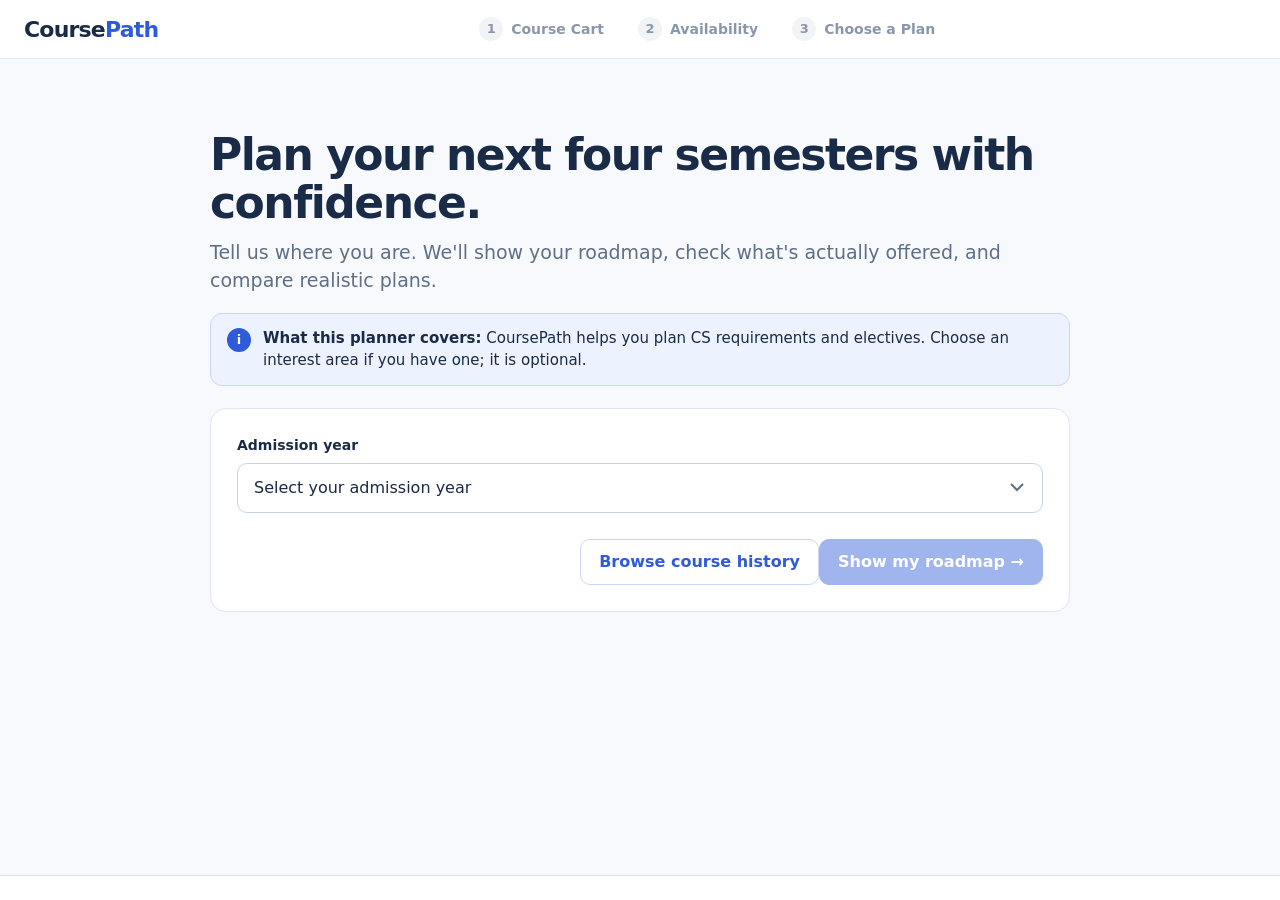
==== commit 33bb8008: "renewed" ====
--- a/index.html
+++ b/index.html
@@ -1,340 +1,927 @@
 <!doctype html>
 <html lang="en">
 <head>
-<meta charset="utf-8" />
-<meta name="viewport" content="width=device-width,initial-scale=1" />
-<title>Prototype | CoursePath</title>
+<meta charset="utf-8">
+<meta name="viewport" content="width=device-width,initial-scale=1">
+<title>CoursePath — Hi-Fi Prototype</title>
 <style>
-:root{--ink:#142340;--muted:#61718a;--line:#dee6f0;--wash:#f5f8fd;--white:#fff;--blue:#315de5;--blueDark:#2148c2;--softBlue:#eef3ff;--green:#09835d;--greenBg:#e4f7ec;--amber:#986410;--amberBg:#fff3d6;--shadow:0 12px 32px rgba(29,53,91,.07);--radius:17px}
-*{box-sizing:border-box}html{scroll-behavior:smooth}body{margin:0;background:var(--wash);font-family:Inter,ui-sans-serif,-apple-system,BlinkMacSystemFont,"Segoe UI",sans-serif;color:var(--ink);font-size:15px;line-height:1.42}button,select,input{font:inherit}button{cursor:pointer}button:disabled{opacity:.5;cursor:not-allowed}button:focus-visible,input:focus-visible,select:focus-visible{outline:3px solid #9db8ff;outline-offset:2px}a{color:inherit}.hidden{display:none!important}
-.app-header{height:69px;background:#fff;border-bottom:1px solid var(--line);display:flex;align-items:center;justify-content:space-between;padding:0 30px;gap:16px;position:sticky;top:0;z-index:30}.brand{display:flex;align-items:center;gap:11px;font-weight:850;letter-spacing:-.7px;font-size:24px}.brandmark{width:35px;height:35px;display:grid;place-items:center;background:var(--blue);color:#fff;border-radius:11px;font-size:21px;font-weight:900}.head-right{display:flex;align-items:center;gap:12px}.head-note{font-size:12px;font-weight:650;color:var(--muted)}.header-link{background:#fff;border:1px solid var(--line);padding:10px 14px;border-radius:11px;color:#334562;font-size:13px;font-weight:800}.header-link:hover{background:#f2f6ff}
-.page{max-width:1630px;margin:0 auto;padding:23px 27px 52px}.profile-panel{background:#fff;border:1px solid var(--line);box-shadow:var(--shadow);border-radius:var(--radius);padding:16px 20px;display:flex;flex-wrap:wrap;align-items:center;gap:14px;margin-bottom:17px}.profile-label{font-weight:850;font-size:16px;margin-right:8px}.profile-field{display:flex;align-items:center;gap:8px;white-space:nowrap}.profile-field label{color:var(--muted);font-weight:750;font-size:12px}.profile-field select{min-height:40px;padding:8px 11px;border:1px solid #d4deed;background:#fafcff;border-radius:9px;color:var(--ink);font-size:14px;font-weight:700}.toggle-group{display:flex;background:#edf2f9;padding:4px;border-radius:11px;gap:3px}.pill-toggle{padding:9px 15px;border:0;background:transparent;color:#65748b;font-weight:790;border-radius:8px}.pill-toggle.active{background:#fff;color:var(--blue);box-shadow:0 2px 5px rgba(33,64,107,.12)}.subtle-sep{height:27px;width:1px;background:var(--line)}.profile-tip{font-size:12px;color:var(--muted);margin-left:auto;max-width:300px}
-.steps{display:flex;align-items:center;gap:10px;margin:5px 0 17px}.step{display:flex;align-items:center;gap:10px;flex:1;border:1px solid var(--line);background:#fff;border-radius:12px;padding:11px 12px;font-weight:780;color:#697993;font-size:13px;text-align:left}.step.active{color:#234dcb;background:var(--softBlue);border-color:#a8bcf8}.step.done{color:#087251}.step-num{width:26px;height:26px;border-radius:50%;display:grid;place-items:center;background:#e9eef7;font-weight:850;color:#50627b}.step.active .step-num{background:var(--blue);color:#fff}.step.done .step-num{background:#ddf5e8;color:#087251}.step-description{font-size:12px;color:var(--muted);font-weight:500;display:block}
-.workspace{display:grid;grid-template-columns:72px minmax(0,1fr) 295px;gap:15px;align-items:start}.tool-rail{background:#fff;border:1px solid var(--line);border-radius:var(--radius);padding:13px 9px;min-height:570px;display:flex;flex-direction:column;align-items:center;gap:13px}.rail-btn{width:53px;min-height:59px;display:flex;flex-direction:column;align-items:center;justify-content:center;gap:3px;font-size:10px;font-weight:800;background:#f4f7ff;border:1px solid #cbd9fc;color:#294fb2;border-radius:12px}.rail-btn:hover{background:#eaf0ff}.rail-btn svg{width:23px;height:23px}.rail-mini{color:#9aa7b8;font-size:10px;text-align:center;margin-top:8px}.main-card,.side-card{background:#fff;border:1px solid var(--line);box-shadow:var(--shadow);border-radius:var(--radius);overflow:hidden}.main-card{min-height:570px}.card-head{padding:18px 22px 12px;border-bottom:1px solid var(--line);display:flex;align-items:flex-start;justify-content:space-between;gap:14px}.eyebrow{text-transform:uppercase;font-size:10px;font-weight:900;letter-spacing:1.8px;color:#5671bc}.card-head h1{font-size:27px;letter-spacing:-.9px;line-height:1.15;margin:4px 0 4px}.small-muted{color:var(--muted);font-size:12px}.card-actions{display:flex;gap:8px;align-items:center;flex-wrap:wrap}.outline-btn{background:#fff;border:1px solid #cbd8ed;border-radius:10px;padding:10px 12px;font-weight:750;color:#334865}.outline-btn:hover{background:#f2f6ff}.primary-btn{background:var(--blue);color:#fff;border:1px solid var(--blue);border-radius:11px;padding:12px 15px;font-weight:830;box-shadow:0 5px 14px rgba(49,93,229,.16)}.primary-btn:hover:not(:disabled){background:var(--blueDark)}.btn-small{padding:8px 12px;font-size:12px}.tabstrip{display:flex;gap:7px;align-items:center;padding:13px 20px 6px;flex-wrap:wrap}.tab{border:1px solid var(--line);background:#fff;color:#51627b;padding:9px 13px;border-radius:10px;font-weight:810;font-size:13px}.tab.active{background:var(--blue);border-color:var(--blue);color:#fff}.roadmap-wrap{padding:12px 20px 17px}.roadmap-help{display:flex;justify-content:space-between;align-items:center;gap:10px;flex-wrap:wrap;margin:0 0 13px}.legend{display:flex;gap:12px;align-items:center;flex-wrap:wrap}.legend span{font-size:11px;font-weight:750;color:#667891;display:flex;align-items:center;gap:5px}.dot{width:10px;height:10px;border-radius:4px;display:inline-block}.dot.todo{background:#e9eff8;border:1px solid #adc0da}.dot.taken{background:#dcf6e7;border:1px solid #7dc9a0}.dot.cart{background:#dce7ff;border:1px solid #96b0fb}.roadmap-scroll{overflow-x:auto;scrollbar-width:thin;padding:8px 4px 12px}.roadmap-inner{position:relative;min-width:690px;min-height:313px}.roadmap-grid{display:grid;grid-template-columns:repeat(6,minmax(100px,1fr));gap:10px;position:relative;z-index:2}.roadmap-column{display:flex;flex-direction:column;gap:14px;align-items:stretch}.col-title{font-size:10px;letter-spacing:.65px;text-transform:uppercase;font-weight:900;color:#72839e;margin-bottom:2px;text-align:center;min-height:16px}.node{min-height:69px;border-radius:12px;border:1px solid #c8d7ec;background:#f0f4fa;color:#274065;display:flex;flex-direction:column;align-items:center;justify-content:center;padding:9px 5px;gap:3px;position:relative;font-size:14px;font-weight:880;box-shadow:0 2px 0 rgba(39,61,97,.04)}.node .node-sub{font-size:9px;font-weight:680;color:#75869e;text-align:center;line-height:1.2}.node:hover{outline:2px solid #92adfa;outline-offset:1px}.node.taken{background:var(--greenBg);border-color:#80c8a5;color:#075e41}.node.taken .node-sub{color:#087251}.node.incart{background:#e8eeff;border-color:#91aafa;color:#204cae}.node.incart .node-sub{color:#476fc1}.node.done-and-cart{background:var(--greenBg);border-color:#80c8a5}.path-lines{position:absolute;inset:0;width:100%;height:100%;z-index:1;overflow:visible;pointer-events:none}.path-lines path{stroke:#9eafca;stroke-width:2;fill:none}.requirements-summary{display:grid;grid-template-columns:repeat(3,1fr);gap:9px;margin:3px 20px 12px}.summary-chip{border:1px solid var(--line);background:#fbfdff;border-radius:11px;padding:11px}.summary-chip b{display:block;font-size:17px}.summary-chip span{font-size:11px;color:var(--muted)}.required-list{display:grid;grid-template-columns:repeat(auto-fit,minmax(180px,1fr));gap:9px;padding:18px 20px}.check-row{display:flex;align-items:center;justify-content:space-between;gap:8px;border:1px solid #dde6f2;border-radius:12px;padding:11px;background:#fbfcff}.check-row b{font-size:13px}.check-row small{display:block;color:#8090a6;font-size:11px;margin-top:3px}.status-small{font-weight:830;font-size:11px;padding:5px 7px;border-radius:7px;background:#edf3fa;color:#65758a}.status-small.ok{background:var(--greenBg);color:#14774d}.require-note{font-size:12px;color:var(--muted);padding:0 20px 18px}
-.side-card{position:sticky;top:85px}.cart-head{display:flex;align-items:center;justify-content:space-between;padding:18px 17px 13px;border-bottom:1px solid var(--line)}.cart-title{font-size:18px;font-weight:880;letter-spacing:-.45px}.count-bubble{font-size:12px;font-weight:900;background:#e7eeff;color:#2a56d3;border-radius:20px;padding:5px 9px}.cart-body{padding:13px;min-height:278px;max-height:400px;overflow:auto}.cart-empty{text-align:center;padding:52px 13px;color:#667b95;font-size:13px}.cart-empty .empty-icon{font-size:32px;margin-bottom:8px}.cart-course{animation:cartEnter .23s ease both;display:flex;align-items:center;justify-content:space-between;gap:8px;padding:12px 10px;border:1px solid #e3e9f3;border-radius:11px;margin-bottom:8px;background:#f9fbff}.cart-course strong{font-size:13px}.cart-course small{display:block;color:#73839b;font-size:11px;margin-top:3px}.remove{border:0;background:#e9eef5;color:#60718a;border-radius:7px;padding:4px 8px;font-size:17px}.remove:hover{background:#fbe8e8;color:#a53d3d}.cart-foot{border-top:1px solid var(--line);padding:13px}.cart-foot .primary-btn{width:100%}.text-link{border:0;background:transparent;color:#375fce;font-size:12px;font-weight:820;padding:7px}.cart-helpers{display:flex;justify-content:space-between;align-items:center;gap:6px;margin-bottom:10px}.cart-helpers small{color:var(--muted);font-weight:650}.alert{padding:10px 13px;border:1px solid #f0dda9;background:#fff9e8;border-radius:10px;color:#83601e;font-size:12px}.inline-note{margin:12px 20px 20px;padding:10px 12px;border-left:3px solid #bdcdef;color:#63748d;font-size:12px;background:#f8faff}
-/* catalog drawer */.shade{position:fixed;inset:0;background:rgba(14,31,58,.32);z-index:45;opacity:0;pointer-events:none;transition:opacity .2s}.shade.open{opacity:1;pointer-events:auto}.drawer{position:fixed;z-index:46;top:0;bottom:0;left:0;width:min(415px,92vw);background:#fff;box-shadow:22px 0 65px rgba(19,34,60,.16);transform:translateX(-102%);transition:transform .27s cubic-bezier(.2,.8,.2,1);display:flex;flex-direction:column}.drawer.open{transform:translateX(0)}.drawer-head{display:flex;align-items:center;justify-content:space-between;padding:22px 23px 12px}.drawer-head h2{font-size:23px;margin:0;letter-spacing:-.5px}.icon-button{border:1px solid var(--line);background:white;border-radius:10px;padding:6px 10px;font-size:19px;color:#50627e}.search-wrap{padding:5px 22px 12px}.search-wrap input{width:100%;border-radius:12px;border:1px solid #cdd8ea;background:#f8faff;padding:13px 14px;font-size:14px;outline:none}.catalog-tabs{display:flex;gap:5px;overflow:auto;padding:0 20px 11px}.catalog-tab{border:0;background:#eef2f9;color:#5d7190;border-radius:9px;padding:9px 10px;font-size:12px;font-weight:820;white-space:nowrap}.catalog-tab.active{background:var(--blue);color:white}.catalog-scroll{overflow-y:auto;flex:1;padding:0 17px 25px}.course-item{width:100%;display:flex;align-items:center;justify-content:space-between;text-align:left;padding:12px 10px;border:0;border-bottom:1px solid #edf1f6;background:#fff;gap:10px}.course-item:hover{background:#f5f8ff}.course-item strong{font-size:14px}.course-item small{font-size:11px;display:block;color:#74869d;margin-top:3px}.mini-course-status{color:#5671ad;font-size:11px;font-weight:850;flex-shrink:0}.mini-course-status.taken{color:#07875e}.mini-course-status.added{color:#315de5}
-/* dialog */.modal-layer{position:fixed;inset:0;background:rgba(11,28,56,.5);display:grid;place-items:center;z-index:60;padding:15px}.modal{width:min(510px,100%);background:#fff;border-radius:22px;padding:26px;box-shadow:0 35px 100px rgba(6,23,52,.25)}.modal-top{display:flex;justify-content:space-between;gap:13px}.modal h2{margin:4px 0 8px;font-size:25px;letter-spacing:-.6px}.modal-course-type{color:var(--muted);font-size:12px;font-weight:800}.modal p{color:#61728a;margin:10px 0 18px}.modal-spec{background:#f5f8fe;border:1px solid #e0e8f4;padding:12px;border-radius:12px;display:flex;justify-content:space-between;gap:12px;font-size:13px;margin-bottom:16px}.modal-buttons{display:grid;grid-template-columns:1fr 1fr;gap:9px}.modal-buttons button{padding:12px 10px}.modal-buttons button:last-child{grid-column:span 2}
-@keyframes cartEnter{from{opacity:0;transform:translateY(6px)}to{opacity:1;transform:translateY(0)}}
-/* task 2 */.results-layout{display:grid;grid-template-columns:minmax(0,1fr) 295px;gap:16px}.results-card{background:#fff;border:1px solid var(--line);border-radius:var(--radius);overflow:hidden;box-shadow:var(--shadow)}.results-pad{padding:20px}.section-title{margin:0 0 5px;font-size:28px;letter-spacing:-.85px}.results-top{display:flex;align-items:center;justify-content:space-between;gap:13px;flex-wrap:wrap}.light-badge{display:inline-block;font-size:11px;font-weight:850;padding:6px 9px;background:#f3f5fa;color:#60738e;border-radius:7px}.availability-list{margin-top:18px;display:flex;flex-direction:column;gap:8px}.availability-row{border:1px solid #e1e8f3;background:#fff;border-radius:12px;padding:12px 15px;display:grid;grid-template-columns:minmax(160px,1fr) 180px 165px;gap:12px;align-items:center}.availability-row b{font-size:14px}.availability-row small{color:#71829b;display:block;font-size:11px;margin-top:3px}.availability-status{font-size:12px;font-weight:820}.availability-status.good{color:#078557}.availability-status.mid{color:#a36814}.availability-status.low{color:#a33d43}.estimate{font-weight:830;color:#314f82;font-size:13px}.evidence-list{display:flex;gap:6px;flex-wrap:wrap;margin-top:5px}.evidence{padding:4px 6px;border-radius:5px;background:#f0f5fb;color:#5f7393;font-size:10px;font-weight:760}.recommend-box{background:linear-gradient(155deg,#244cb9,#112e7b);color:white;padding:22px;border-radius:16px;margin:17px}.recommend-box h3{margin:3px 0 8px;font-size:21px}.recommend-box p{color:#d8e3ff;font-size:13px}.recommend-box .primary-btn{background:#fff;color:#1b46ad;border-color:white;width:100%;margin-top:13px}.warn-list{padding-left:19px;color:#6f5c37;font-size:12px;line-height:1.6}.info-title{font-weight:860;font-size:16px;margin:0 0 7px}
-/* task 3 */.schedule-stack{display:grid;grid-template-columns:repeat(3,minmax(0,1fr));gap:15px;margin-top:19px}.schedule-card{background:#fff;border:1px solid var(--line);border-radius:17px;box-shadow:var(--shadow);padding:15px;display:flex;flex-direction:column;gap:12px}.schedule-card.recommended{border:2px solid #7699f6}.schedule-heading{display:flex;justify-content:space-between;align-items:center;gap:8px}.schedule-heading h3{font-size:17px;letter-spacing:-.3px;margin:0}.semester-grid{display:grid;grid-template-columns:1fr 1fr;gap:9px;flex:1}.semester{border:1px solid #e5ebf5;background:#f8faff;border-radius:11px;padding:10px;min-height:100px}.semester h4{font-size:12px;color:#50688c;margin:0 0 9px}.sem-course{display:block;background:#fff;color:#273f66;border:1px solid #e1e8f2;border-radius:6px;padding:5px 7px;margin-bottom:5px;font-size:11px;font-weight:810}.semester .empty-line{font-size:11px;color:#a3afc1}.schedule-card .primary-btn{margin-top:auto;width:100%}.final-result{display:grid;grid-template-columns:260px minmax(0,1fr);gap:17px;margin-top:15px}.final-result .semester-grid{grid-template-columns:repeat(4,minmax(0,1fr))}.final-result .semester{min-height:205px}.final-result .sem-course{font-size:13px;padding:9px}.final-hero{border-radius:16px;background:#e9f8ee;border:1px solid #b9e3c9;padding:22px}.final-hero h3{margin:7px 0 3px;font-size:24px}.final-hero p{font-size:13px;color:#4d7961}.show-print{display:flex;gap:10px;margin-top:14px;flex-wrap:wrap}
-/* smooth animation */.loading-overlay{position:fixed;inset:0;background:rgba(243,247,255,.90);backdrop-filter:blur(7px);display:grid;place-items:center;z-index:70}.loading-card{width:min(415px,90vw);background:white;border:1px solid #dfe8fb;border-radius:24px;padding:31px;box-shadow:0 26px 90px rgba(20,48,100,.15);text-align:center}.orb{width:76px;height:76px;border:5px solid #dfebff;border-top-color:#315de5;border-right-color:#96b2fa;border-radius:50%;margin:0 auto 19px;animation:spin 1.15s linear infinite}.loading-card h2{margin:0 0 8px;font-size:22px}.loading-card p{margin:0;color:#73849c;font-size:13px;min-height:18px}.loading-track{height:7px;background:#eaf0fa;border-radius:10px;overflow:hidden;margin:23px 0 10px}.loading-fill{height:100%;width:4%;background:linear-gradient(90deg,#5480f6,#315de5);border-radius:10px;transition:width .6s ease}.loading-percent{font-size:11px;color:#8a9bb5;font-weight:790}@keyframes spin{to{transform:rotate(360deg)}}
-.toast{position:fixed;bottom:22px;left:50%;transform:translate(-50%,15px);opacity:0;background:#1d3154;color:#fff;border-radius:12px;padding:12px 18px;font-size:13px;box-shadow:0 14px 44px #1426423b;z-index:90;pointer-events:none;transition:opacity .2s, transform .2s}.toast.show{opacity:1;transform:translate(-50%,0)}
-@media(max-width:1180px){.page{padding:17px 15px}.workspace{grid-template-columns:62px minmax(0,1fr) 265px;gap:10px}.results-layout{grid-template-columns:minmax(0,1fr) 265px}.schedule-stack{grid-template-columns:1fr}.schedule-card .semester-grid{grid-template-columns:repeat(4,1fr)}.profile-tip{display:none}}
-@media(max-width:880px){.app-header{padding:0 14px;height:62px}.brand{font-size:19px}.head-note{display:none}.page{padding:11px}.profile-panel{padding:13px;gap:10px}.profile-label{width:100%}.steps{gap:5px}.step{padding:9px 7px;font-size:10px;gap:5px}.step-description{display:none}.step-num{width:21px;height:21px}.workspace{grid-template-columns:1fr}.tool-rail{min-height:auto;flex-direction:row;padding:8px}.rail-btn{min-height:50px;width:110px;flex-direction:row;font-size:12px}.rail-mini{display:none}.side-card{position:static}.cart-body{min-height:80px;max-height:230px}.main-card{min-height:480px}.card-head{padding:16px}.card-head h1{font-size:24px}.results-layout{grid-template-columns:1fr}.availability-row{grid-template-columns:minmax(120px,1fr) minmax(110px,1fr)}.availability-row>div:last-child{grid-column:span 2}.final-result{grid-template-columns:1fr}.final-result .semester-grid{grid-template-columns:1fr 1fr}.schedule-card .semester-grid{grid-template-columns:1fr 1fr}}
-@media(max-width:500px){.header-link{display:none}.profile-field{width:calc(50% - 5px)}.profile-field select{max-width:100%;width:100%}.subtle-sep{display:none}.card-actions{gap:5px}.requirements-summary{grid-template-columns:1fr 1fr}.tabstrip{padding:11px}.tab{padding:8px 10px}.step{font-size:10px}.step>span:nth-child(2){line-height:1.1}.section-title{font-size:24px}.schedule-card .semester-grid,.final-result .semester-grid{grid-template-columns:1fr 1fr}.modal-buttons{grid-template-columns:1fr}.modal-buttons button:last-child{grid-column:auto}}
-@media print{.app-header,.steps,.tool-rail,.profile-panel,.side-card,.show-print,.no-print{display:none!important}.page{max-width:none}.final-result{grid-template-columns:1fr}.main-card,.results-card{box-shadow:none}.final-result .semester-grid{grid-template-columns:repeat(4,1fr)} }
-
-/* Revised three-column course planning layout */
-.workspace{grid-template-columns:252px minmax(0,1fr) 282px;gap:13px}
-.course-sidebar{position:sticky;top:83px;left:auto;bottom:auto;width:100%;height:calc(100vh - 100px);min-height:520px;max-height:760px;transform:none!important;z-index:3;border:1px solid var(--line);border-radius:var(--radius);box-shadow:var(--shadow);overflow:hidden}
-.course-sidebar .drawer-head{padding:18px 15px 10px}.course-sidebar .drawer-head h2{font-size:19px}
-.course-sidebar .search-wrap{padding:6px 12px 11px}.course-sidebar .search-wrap input{font-size:13px;padding:11px 10px}
-.course-sidebar .catalog-tabs{padding:0 10px 10px;gap:3px}.course-sidebar .catalog-tab{padding:7px 8px;font-size:10px}
-.course-sidebar .catalog-scroll{padding:0 9px 15px}.course-sidebar .course-item{padding:10px 6px}
-.course-sidebar .course-item strong{font-size:12px}.course-sidebar .course-item small{font-size:10px}
-.course-sidebar .mini-course-status{font-size:10px}
-.roadmap-wrap{padding:15px 20px 19px}
-.roadmap-scroll{padding:13px 8px 23px;overflow-x:auto}
-.roadmap-inner{min-width:590px;min-height:335px;max-width:930px;margin:0 auto}
-.roadmap-grid{grid-template-columns:repeat(6,minmax(76px,1fr));column-gap:14px}
-.roadmap-column{gap:24px;align-items:center}
-.roadmap-column:nth-child(2){padding-top:22px}.roadmap-column:nth-child(3){padding-top:45px}
-.roadmap-column:nth-child(4){padding-top:12px}.roadmap-column:nth-child(5){padding-top:37px}.roadmap-column:nth-child(6){padding-top:19px}
-.col-title{font-size:9px;min-height:16px;white-space:nowrap}
-.node{width:100%;max-width:100px;min-height:48px;padding:6px 4px;gap:2px;border-radius:9px;font-size:11px;box-shadow:none}
-.node .node-sub{font-size:8px;line-height:1.15}
-.path-lines path{stroke:#d0daea;stroke-width:1.4;opacity:.66}
-.requirements-summary{margin-top:5px}
-.degree-requirements{margin:11px 20px 0;border:1px solid #c9d9f3;background:#f8fbff;border-radius:11px;overflow:hidden}
-.degree-requirements summary{list-style:none;cursor:pointer;padding:11px 14px;display:flex;justify-content:space-between;align-items:center;gap:12px;font-weight:840;color:#2a4e91;font-size:13px}
-.degree-requirements summary::-webkit-details-marker{display:none}
-.degree-requirements summary small{display:block;color:#6b7f9c;font-weight:520;font-size:10px;margin-top:2px}
-.degree-requirements[open] .summary-caret{transform:rotate(180deg)}.summary-caret{transition:transform .2s}
-.degree-content{padding:14px;border-top:1px solid #dce7f5;background:#fff;color:#334761;font-size:12px;line-height:1.5}
-.degree-content .degree-cols{display:grid;grid-template-columns:1fr 1fr;gap:12px}
-.degree-content h3{font-size:13px;color:#213f78;margin:3px 0 6px}
-.degree-content p{margin:6px 0}.degree-content ul{margin:4px 0 10px;padding-left:18px}
-.degree-content .degree-warning{border-left:3px solid #e0b25b;background:#fff9ed;padding:9px 11px;margin:9px 0 0;border-radius:5px}
-.sem-course{font-size:11px;line-height:1.34;padding:7px 8px}
-.sem-course strong{display:block;font-size:12px;color:#263e68}
-.sem-course small{display:block;margin-top:3px;color:#73839a;font-size:10px;line-height:1.35;font-weight:550;overflow-wrap:anywhere}
-.semester h4{font-size:12px}
-.final-result .sem-course{font-size:12px;padding:10px}
-.final-result .sem-course small{font-size:11px}
-@media(max-width:1240px){.workspace{grid-template-columns:214px minmax(0,1fr) 246px;gap:10px}.roadmap-inner{min-width:550px}.roadmap-grid{column-gap:8px}.node{max-width:88px}.course-sidebar .catalog-tab{padding:7px 6px;font-size:9px}}
-@media(max-width:940px){.workspace{grid-template-columns:1fr 255px}.course-sidebar{grid-column:1/-1;position:static;height:235px;min-height:0;max-height:none}.course-sidebar .catalog-scroll{padding-bottom:10px}.course-sidebar .catalog-tabs{justify-content:flex-start}.main-card{grid-column:1}.side-card{grid-column:2;position:sticky;top:75px}.roadmap-inner{min-width:550px}.degree-content .degree-cols{grid-template-columns:1fr 1fr}}
-@media(max-width:690px){.workspace{grid-template-columns:1fr}.course-sidebar,.main-card,.side-card{grid-column:1}.course-sidebar{height:215px}.side-card{position:static}.degree-content .degree-cols{grid-template-columns:1fr}.roadmap-inner{min-width:575px}.schedule-stack{grid-template-columns:1fr}}
-
-/* Specialization: additional course pathway beneath the core CSE roadmap */
-.specialization-roadmap{margin:0 20px 18px;padding:16px;border:1px solid #d6e3fa;border-radius:14px;background:#f8fbff}
-.specialization-heading{display:flex;align-items:center;justify-content:space-between;gap:10px;margin-bottom:12px;flex-wrap:wrap}
-.specialization-heading h3{margin:0;font-size:17px;color:#243d71}
-.specialization-heading small{color:#62758e;font-size:11px}
-.specialization-groups{display:grid;grid-template-columns:repeat(3,minmax(0,1fr));gap:12px}
-.specialization-group{padding:12px;border:1px solid #e0e8f5;background:white;border-radius:12px}
-.specialization-group h4{font-size:12px;margin:0 0 9px;color:#4c6388}
-.specialization-course-list{display:flex;gap:7px;flex-wrap:wrap}
-.specialization-node{border:1px solid #c7d6ec;background:#edf3fc;color:#28436a;padding:7px 9px;border-radius:9px;font-size:11px;font-weight:800;cursor:pointer}
-.specialization-node.taken{background:#dcf6e7;border-color:#80c8a5;color:#075e41}
-.specialization-node.incart{background:#dce7ff;border-color:#91aafa;color:#204cae}
-.specialization-note{margin:11px 0 0;color:#5c6e88;font-size:11px;line-height:1.5}
-@media(max-width:940px){.specialization-groups{grid-template-columns:1fr 1fr}}
-@media(max-width:600px){.specialization-groups{grid-template-columns:1fr}}
+:root{
+  --blue:#2f5bd8;--blue-soft:#edf2ff;--blue-line:#c9d6f6;
+  --ink:#192b46;--muted:#5f6f86;--line:#dfe6f0;--bg:#f7f9fc;--card:#fff;
+  --green:#0a7a52;--green-soft:#e7f6ef;--amber:#9a5d0c;--amber-soft:#fff4e0;
+  --red:#b3261e;--red-soft:#fdecea;--grey:#8a97aa;--grey-soft:#f1f3f7;
+  --radius:12px;
+}
+*{box-sizing:border-box}
+html,body{margin:0}
+body{background:var(--bg);color:var(--ink);font:16px/1.5 system-ui,-apple-system,"Segoe UI",Roboto,sans-serif;padding-bottom:96px}
+button,select,input{font:inherit;color:inherit}
+button{cursor:pointer}
+.hidden{display:none!important}
+.muted{color:var(--muted)}
+.small{font-size:14px}
+
+/* Top bar + task stepper */
+.topbar{background:#fff;border-bottom:1px solid var(--line);position:sticky;top:0;z-index:20}
+.topbar-in{max-width:1280px;margin:auto;padding:10px 24px;display:flex;align-items:center;gap:24px;flex-wrap:wrap}
+.logo{font-weight:900;font-size:22px;letter-spacing:-.8px}.logo span{color:var(--blue)}
+.stepper{display:flex;gap:6px;flex:1;justify-content:center;flex-wrap:wrap}
+.stepper div{display:flex;align-items:center;gap:8px;padding:7px 14px;border-radius:999px;font-weight:700;font-size:14px;color:var(--grey)}
+.stepper div b{display:grid;place-items:center;width:24px;height:24px;border-radius:50%;background:var(--grey-soft);font-size:13px}
+.stepper div.active{background:var(--blue-soft);color:var(--blue)}.stepper div.active b{background:var(--blue);color:#fff}
+.stepper div.done{color:var(--green)}.stepper div.done b{background:var(--green-soft);color:var(--green)}
+#profileTag{font-size:14px;color:var(--muted)}
+
+.wrap{max-width:1280px;margin:auto;padding:24px}
+h1{font-size:30px;letter-spacing:-.6px;margin:0 0 4px}
+h2{font-size:21px;margin:0 0 10px}
+h3{font-size:17px;margin:0}
+.page-head{margin-bottom:18px}.page-head p{margin:0;color:var(--muted);font-size:17px}
+
+/* Buttons */
+.btn{border:1.5px solid var(--blue-line);background:#fff;color:var(--blue);border-radius:10px;padding:10px 18px;font-weight:750;min-height:44px;transition:background .15s,transform .15s,box-shadow .15s}
+.btn:hover:not(:disabled){background:var(--blue-soft)}
+.btn.primary{background:var(--blue);border-color:var(--blue);color:#fff}
+.btn.primary:hover:not(:disabled){background:#2449b8;box-shadow:0 6px 16px #2f5bd833}
+.btn.ghost{border-color:transparent;background:transparent}
+.btn.danger{color:var(--red);border-color:#efc6c2}.btn.danger:hover{background:var(--red-soft)}
+.btn.sm{min-height:34px;padding:6px 12px;font-size:14px}
+.btn:disabled{opacity:.45;cursor:not-allowed}
+.btn:focus-visible,.course:focus-visible,.req-toggle:focus-visible,.plan-card:focus-visible,.seg button:focus-visible,select:focus-visible{outline:3px solid #9db4ff;outline-offset:2px}
+
+/* Landing / profile */
+.landing{max-width:860px;margin:48px auto 30px}
+.landing h1{font-size:44px;line-height:1.1;letter-spacing:-1.5px}
+.landing>p{font-size:19px;color:var(--muted);margin:10px 0 18px}
+.scope-notice{display:flex;gap:12px;align-items:flex-start;background:var(--blue-soft);border:1.5px solid var(--blue-line);color:var(--ink);border-radius:12px;padding:13px 16px;margin-bottom:22px;font-size:15px}
+.scope-notice .scope-ico{flex:none;width:24px;height:24px;border-radius:50%;background:var(--blue);color:#fff;font-weight:800;font-size:13px;display:grid;place-items:center;margin-top:1px}
+.profile-card{background:#fff;border:1px solid var(--line);border-radius:16px;padding:26px}
+.field{margin-bottom:4px}
+.field label,.field .lbl{display:block;font-weight:750;font-size:14px;margin-bottom:7px}
+select{appearance:none;-webkit-appearance:none;width:100%;min-height:50px;border:1.5px solid #c6d3e5;border-radius:10px;background:#fff url("data:image/svg+xml,%3Csvg xmlns='http://www.w3.org/2000/svg' width='14' height='9' viewBox='0 0 14 9'%3E%3Cpath d='M1 1l6 6 6-6' stroke='%235f6f86' stroke-width='2' fill='none'/%3E%3C/svg%3E") no-repeat right 18px center;padding:12px 48px 12px 16px}
+.seg{display:flex;gap:8px;flex-wrap:wrap}
+.seg button{border:1.5px solid #c6d3e5;background:#fff;border-radius:10px;padding:11px 20px;font-weight:700;min-height:50px}
+.seg button.on{border-color:var(--blue);background:var(--blue-soft);color:var(--blue)}
+/* sliding reveal instead of appear/disappear */
+.slide{display:grid;grid-template-rows:0fr;opacity:0;transform:translateY(-8px);transition:grid-template-rows .35s ease,opacity .35s ease,transform .35s ease}
+.slide>div{overflow:hidden}
+.slide.open{grid-template-rows:1fr;opacity:1;transform:none}
+.slide>div>.field{padding-top:18px}
+.row2{display:grid;grid-template-columns:1fr 1fr;gap:14px}
+.profile-actions{margin-top:22px;display:flex;justify-content:flex-end}
+
+/* Task 1 layout */
+.t1{display:grid;grid-template-columns:minmax(0,1fr) 320px;gap:20px;align-items:start}
+.panel{background:#fff;border:1px solid var(--line);border-radius:16px}
+.req-toggle{width:100%;display:flex;align-items:center;justify-content:space-between;gap:12px;text-align:left;background:#fff;border:1.5px solid var(--line);border-radius:14px;padding:14px 18px;transition:border-color .15s,box-shadow .15s,background .15s}
+.req-toggle:hover{border-color:var(--blue);background:#fbfcff;box-shadow:0 4px 14px #2f5bd81a}
+.req-toggle .t{font-weight:800;font-size:17px;color:var(--blue)}
+.req-toggle .chev{transition:transform .25s;color:var(--blue);font-weight:900}
+.req-toggle[aria-expanded=true] .chev{transform:rotate(180deg)}
+.req-pills{display:flex;gap:8px;flex-wrap:wrap}
+.pill{font-size:13px;font-weight:700;padding:3px 10px;border-radius:999px;background:var(--grey-soft);color:var(--muted)}
+.pill.ok{background:var(--green-soft);color:var(--green)}
+.pill.warn{background:var(--amber-soft);color:var(--amber)}
+.req-body{padding:4px 18px 16px}
+.req-row{display:grid;grid-template-columns:200px 1fr auto;gap:14px;align-items:center;padding:11px 0;border-top:1px solid var(--line)}
+.req-row:first-child{border-top:0}
+.req-row .codes{font-size:14px;color:var(--muted)}
+.req-row .codes s{color:var(--green);text-decoration:none}
+.bar{height:8px;border-radius:9px;background:var(--grey-soft);overflow:hidden;margin-top:5px}.bar i{display:block;height:100%;background:var(--green)}
+.catalog-note{font-size:13px;color:var(--muted);margin:10px 0 0}
+
+.roadmap{padding:18px 18px 8px;margin-top:14px;border:2px solid var(--blue-line)}
+.roadmap-head{display:flex;justify-content:space-between;align-items:flex-end;gap:12px;flex-wrap:wrap;margin-bottom:12px}
+.roadmap-head h2{margin:0;font-size:24px}
+.suggested-credits{min-width:230px;max-width:310px;flex:1;background:#f8faff;border:1.5px solid var(--blue-line);border-radius:12px;padding:10px 13px}
+.suggested-top{display:flex;justify-content:space-between;align-items:center;gap:8px;font-size:14px}
+.suggested-top strong{font-size:16px}
+.suggested-track{height:8px;background:#e7ecf5;border-radius:99px;overflow:hidden;margin:8px 0 5px}
+.suggested-fill{height:100%;width:0;background:var(--blue);border-radius:99px;transition:width .2s,background .2s}
+.suggested-credits.good{border-color:#9fd6bd;background:var(--green-soft)}
+.suggested-credits.good .suggested-fill{background:var(--green)}
+.suggested-credits.over{border-color:#edc98d;background:var(--amber-soft)}
+.suggested-credits.over .suggested-fill{background:#c17a18}
+.suggested-message{font-size:12px;color:var(--muted)}
+.suggested-credits.good .suggested-message{color:var(--green)}
+.suggested-credits.over .suggested-message{color:var(--amber)}
+.legend{display:flex;gap:14px;flex-wrap:wrap;font-size:13px;color:var(--muted)}
+.legend span{display:flex;align-items:center;gap:6px}
+.legend i{width:12px;height:12px;border-radius:4px;border:1.5px solid}
+.cols{display:grid;grid-template-columns:repeat(5,minmax(0,1fr));gap:12px}
+.col h3{font-size:13px;letter-spacing:.6px;text-transform:uppercase;color:var(--muted);margin:0 0 8px}
+.course{display:block;width:100%;text-align:left;background:#fff;border:1.5px solid #cfd9e8;border-radius:10px;padding:9px 11px;margin-bottom:8px;transition:transform .15s,box-shadow .15s,border-color .15s}
+.course:hover{transform:translateY(-2px);box-shadow:0 6px 14px #18294a14;border-color:var(--blue)}
+.course .code{font-weight:800;font-size:15px;display:flex;justify-content:space-between;gap:6px}
+.course .name{display:block;font-size:13px;color:var(--muted);line-height:1.3;margin-top:2px}
+.course .st{display:block;font-size:12px;font-weight:700;margin-top:5px}
+.course.taken{background:var(--green-soft);border-color:#9fd6bd}.course.taken .st{color:var(--green)}
+.course.cart{background:var(--blue-soft);border-color:var(--blue)}.course.cart .st{color:var(--blue)}
+.course.locked{background:var(--grey-soft);border-style:dashed}.course.locked .st{color:var(--grey)}
+.course.flash{animation:flash .9s}
+@keyframes flash{0%{box-shadow:0 0 0 0 #2f5bd866}100%{box-shadow:0 0 0 12px #2f5bd800}}
+
+.cart{position:sticky;top:76px}
+.cart-head{display:flex;align-items:center;justify-content:space-between;padding:14px 16px;border-bottom:1px solid var(--line);background:none;border-width:0 0 1px;width:100%;text-align:left}
+.cart-head h2{margin:0;font-size:19px}
+.count{background:var(--blue);color:#fff;border-radius:999px;font-size:13px;font-weight:800;padding:2px 10px}
+.cart-list{max-height:52vh;overflow:auto;padding:6px 10px}
+.cart-item{display:grid;grid-template-columns:1fr auto;gap:8px;align-items:center;padding:9px 6px;border-bottom:1px solid var(--line);animation:slideIn .3s both}
+.cart-item:last-child{border:0}
+.cart-item b{font-size:15px}.cart-item span{display:block;font-size:13px;color:var(--muted);line-height:1.3}
+.x{border:0;background:var(--grey-soft);border-radius:8px;width:32px;height:32px;font-weight:900;color:var(--muted)}
+.x:hover{background:var(--red-soft);color:var(--red)}
+.cart-foot{padding:12px 16px;border-top:1px solid var(--line);font-size:14px;display:flex;justify-content:space-between}
+.empty{padding:22px 10px;color:var(--grey);font-size:14px;text-align:center}
+@keyframes slideIn{from{opacity:0;transform:translateX(10px)}to{opacity:1;transform:none}}
+
+/* Modal */
+.backdrop{position:fixed;inset:0;background:#0f1d3366;display:grid;place-items:center;z-index:50;padding:16px;animation:fade .2s}
+.modal{background:#fff;border-radius:18px;max-width:520px;width:100%;padding:24px;box-shadow:0 30px 60px #0f1d3340;animation:pop .22s}
+.modal-top{display:flex;justify-content:space-between;align-items:flex-start;gap:10px}
+.modal .kicker{font-size:13px;font-weight:800;color:var(--blue);letter-spacing:.5px;text-transform:uppercase}
+.modal h2{font-size:26px;margin:2px 0 0}
+.modal .title{font-size:17px;font-weight:650;margin:0 0 12px}
+.modal .desc{color:var(--muted);margin:0 0 14px}
+.facts{display:grid;grid-template-columns:repeat(3,1fr);gap:10px;background:var(--bg);border-radius:12px;padding:12px;margin-bottom:14px;font-size:14px}
+.facts b{display:block;font-size:12px;color:var(--muted);text-transform:uppercase;letter-spacing:.4px}
+.lockmsg{background:var(--amber-soft);color:#6d4508;border-radius:10px;padding:10px 12px;font-size:14px;margin-bottom:14px}
+.modal-actions{display:flex;gap:10px;flex-wrap:wrap;justify-content:flex-end}
+@keyframes fade{from{opacity:0}}@keyframes pop{from{opacity:0;transform:scale(.96) translateY(8px)}}
+
+/* Toast */
+#toast{position:fixed;left:50%;bottom:100px;transform:translateX(-50%) translateY(20px);background:#192b46;color:#fff;padding:11px 18px;border-radius:10px;font-weight:650;opacity:0;transition:.25s;z-index:60;pointer-events:none}
+#toast.show{opacity:1;transform:translateX(-50%)}
+
+/* Bottom action bar: Back / status / Next always in the same place */
+.actionbar{position:fixed;left:0;right:0;bottom:0;background:#fff;border-top:1px solid var(--line);z-index:30}
+.actionbar-in{max-width:1280px;margin:auto;padding:12px 24px;display:flex;align-items:center;gap:14px}
+.actionbar .status{flex:1;text-align:center;font-weight:650;color:var(--muted);font-size:15px}
+.actionbar .status.ok{color:var(--green)}
+
+/* Task 2 */
+.t2{display:grid;grid-template-columns:minmax(0,1.05fr) minmax(0,1fr);gap:20px;align-items:start}
+.opr{padding:18px}
+table{width:100%;border-collapse:collapse;font-size:15px}
+th,td{padding:10px 8px;text-align:left;border-bottom:1px solid var(--line)}
+thead th{font-size:13px;color:var(--muted);font-weight:750;vertical-align:bottom}
+.th-group{text-align:center;color:var(--ink);font-size:14px}
+.info-btn{border:1.5px solid var(--blue-line);background:var(--blue-soft);color:var(--blue);border-radius:50%;width:24px;height:24px;font-weight:900;font-size:13px;margin-left:6px;line-height:1}
+.info-pop{background:#192b46;color:#fff;border-radius:12px;padding:14px 16px;font-size:14px;margin:0 0 12px;text-align:left;font-weight:400}
+.info-pop b{color:#fff}
+.rate{display:inline-block;min-width:66px;text-align:center;border-radius:8px;padding:4px 6px;font-weight:750;font-size:14px}
+.rate.likely{background:var(--green-soft);color:var(--green)}
+.rate.unsure{background:var(--amber-soft);color:var(--amber)}
+.rate.unlikely{background:var(--red-soft);color:var(--red)}
+.rate.none{background:var(--grey-soft);color:var(--grey)}
+td .cname{display:block;font-size:12px;color:var(--muted)}
+.rate-legend{display:flex;gap:12px;flex-wrap:wrap;font-size:13px;margin-top:12px;color:var(--muted)}
+
+.notes{border:2px solid var(--blue);padding:18px;box-shadow:0 10px 30px #2f5bd814}
+.notes-head{display:flex;justify-content:space-between;align-items:center;margin-bottom:6px}
+.notes-head h2{margin:0;font-size:24px}
+.progress{height:8px;background:var(--grey-soft);border-radius:9px;overflow:hidden;margin:6px 0 14px}.progress i{display:block;height:100%;background:var(--green);transition:width .4s}
+.note{border:1.5px solid var(--line);border-radius:12px;padding:14px;margin-bottom:12px;transition:border-color .2s,background .2s}
+.note.open{border-color:var(--amber);background:#fffdf8}
+.note.done{border-color:#9fd6bd;background:var(--green-soft)}
+.note-top{display:flex;gap:10px;align-items:flex-start}
+.note-ico{flex:none;width:30px;height:30px;border-radius:9px;display:grid;place-items:center;font-weight:900;background:var(--amber-soft);color:var(--amber)}
+.note.done .note-ico{background:#fff;color:var(--green)}
+.note h3{font-size:16px}
+.note p{margin:3px 0 0;font-size:14px;color:var(--muted)}
+.opts{margin:12px 0 0 40px;display:grid;gap:8px}
+.opt{display:flex;gap:10px;align-items:flex-start;border:1.5px solid var(--line);border-radius:10px;padding:10px 12px;background:#fff;cursor:pointer;font-size:14px}
+.opt:hover{border-color:var(--blue)}
+.opt input{margin-top:3px;accent-color:var(--blue)}
+.opt.sel{border-color:var(--blue);background:var(--blue-soft)}
+.opt b{display:block;font-size:15px}
+.note-actions{margin:10px 0 0 40px;display:flex;gap:8px}
+.note .result{margin:6px 0 0 40px;font-size:14px;color:var(--green);font-weight:650}
+
+/* Task 3 */
+.plan-cards{display:grid;grid-template-columns:repeat(3,1fr);gap:14px;margin-bottom:18px}
+.plan-card{position:relative;display:flex;flex-direction:column;justify-content:flex-start;text-align:left;background:#fff;border:2px solid var(--line);border-radius:16px;padding:16px;transition:border-color .2s,box-shadow .2s,transform .2s}
+.plan-card:hover{transform:translateY(-2px);box-shadow:0 8px 20px #18294a14}
+.plan-card.viewing{border-color:var(--blue-line);box-shadow:0 0 0 3px var(--blue-soft)}
+.plan-card.selected{border-color:var(--green);box-shadow:0 0 0 4px #0a7a5226;background:#fbfffd}
+.plan-card .badge{position:absolute;top:12px;right:12px;font-size:12px;font-weight:800;padding:3px 9px;border-radius:999px}
+.badge.view{background:var(--blue-soft);color:var(--blue)}
+.badge.sel{background:var(--green);color:#fff}
+.plan-card h3{font-size:19px}
+.plan-card p{margin:3px 0 10px;color:var(--muted);font-size:14px}
+.minibars{display:flex;gap:8px;align-items:flex-end;height:66px;margin:6px 0 4px}
+.minibars div{flex:1;display:flex;flex-direction:column;align-items:center;justify-content:flex-end;height:100%;font-size:12px;font-weight:700;gap:3px}
+.minibars i{display:block;width:100%;border-radius:6px 6px 2px 2px;background:#8aa6ef}
+.minibars i.heavy{background:#e2a24a}
+.minilabels{display:flex;gap:8px;font-size:11px;color:var(--muted)}.minilabels span{flex:1;text-align:center}
+.plan-stats{display:grid;grid-template-columns:1fr 1fr;gap:6px;font-size:13px;margin-top:10px}
+.plan-stats div{background:var(--bg);border-radius:8px;padding:6px 8px}.plan-stats b{display:block;font-size:15px}
+
+.detail{padding:18px}
+.detail-head{display:flex;justify-content:space-between;align-items:center;gap:12px;flex-wrap:wrap;margin-bottom:12px}
+.detail-head h2{margin:0;font-size:23px}
+.terms{display:grid;grid-template-columns:repeat(4,minmax(0,1fr));gap:12px}
+.term{background:var(--bg);border:1px solid var(--line);border-radius:14px;padding:12px}
+.term-h{margin-bottom:10px}
+.term-h h3{font-size:17px}
+.term-h .cr{font-size:15px;font-weight:800}
+.load{font-size:12px;font-weight:800;padding:2px 8px;border-radius:999px;margin-left:6px}
+.load.light{background:var(--green-soft);color:var(--green)}.load.moderate{background:var(--blue-soft);color:var(--blue)}.load.heavy{background:var(--amber-soft);color:var(--amber)}
+.pc{background:#fff;border:1px solid #d6e0ee;border-radius:10px;padding:9px 10px;margin-bottom:8px}
+.pc b{font-size:15px}.pc>span:not(.tag){display:block;font-size:13px;color:var(--muted);line-height:1.3}
+.tag{display:inline-block;margin-top:5px;font-size:12px;font-weight:750;border-radius:6px;padding:2px 7px;margin-right:4px}
+.tag.tent{background:var(--amber-soft);color:var(--amber)}
+.tag.seq{background:var(--blue-soft);color:var(--blue)}
+.tag.elec{background:#f1ecff;color:#5b3fb0}
+.unplaced{margin-top:12px;background:var(--red-soft);color:var(--red);border-radius:10px;padding:10px 12px;font-size:14px}
+
+.final-top{display:flex;gap:14px;align-items:center;background:var(--green-soft);border:1px solid #9fd6bd;border-radius:14px;padding:14px 18px;margin-bottom:16px}
+.final-top .big{font-size:28px}
+.final-top p{margin:0;color:#145c40}
+
+/* Print preview */
+.sheet{background:#fff;max-width:900px;margin:auto;padding:30px;border-radius:6px}
+.sheet h1{font-size:24px}.sheet .terms{grid-template-columns:repeat(4,1fr)}
+.sheet .term{background:#fff}
+@media print{
+  body{background:#fff;padding:0}
+  body>*:not(#printLayer){display:none!important}
+  #printLayer{position:static!important;background:none!important;display:block!important;padding:0!important}
+  #printLayer .no-print{display:none!important}
+  .sheet{padding:0;max-width:none}
+}
+
+@media(max-width:1050px){.t1{grid-template-columns:1fr}.cart{position:static}.cols{grid-template-columns:repeat(3,minmax(0,1fr))}.t2{grid-template-columns:1fr}.terms{grid-template-columns:repeat(2,minmax(0,1fr))}.plan-cards{grid-template-columns:1fr}}
+@media(max-width:640px){.wrap{padding:16px}.topbar-in{padding:10px 16px}.stepper div span{display:none}.cols{grid-template-columns:repeat(2,minmax(0,1fr))}.row2{grid-template-columns:1fr}.req-row{grid-template-columns:1fr}.terms{grid-template-columns:1fr}.landing h1{font-size:32px}.actionbar-in{padding:10px 16px}.actionbar .status{font-size:13px}.facts{grid-template-columns:1fr 1fr}.opts,.note-actions,.note .result{margin-left:0}}
+@media(prefers-reduced-motion:reduce){*,*:before,*:after{animation:none!important;transition:none!important}}
+
+/* Minimal legibility adjustments; preserve the original layout */
+.history-cell{font-size:12px;line-height:1.45;color:#40556c;min-width:108px}
+#oprTable{table-layout:auto}#oprTable th,#oprTable td{vertical-align:middle}
+.course .name{overflow-wrap:anywhere} .panel{min-width:0}
+@media(max-width:900px){.history-cell{min-width:85px;font-size:11px}}
 </style>
 </head>
 <body>
-<header class="app-header"><div class="brand"><span class="brandmark">C</span><span>CoursePath</span></div><div class="head-right"><span class="head-note">SUNY Korea · Computer Science</span><button class="header-link" id="restartBtn" type="button">Start over</button></div></header>
-<div class="page">
-<div class="profile-panel" id="profilePanel"><span class="profile-label">My academic profile</span><div class="profile-field"><label for="entryYear">Entered</label><select id="entryYear"><option>2023</option><option>2024</option><option selected>2025</option><option>2026</option><option>2027</option></select></div><div class="profile-field"><label for="entryTerm">Term</label><select id="entryTerm"><option>Spring</option><option selected>Fall</option></select></div><div class="toggle-group" aria-label="Student type"><button type="button" class="pill-toggle active" data-student="new">New student</button><button type="button" class="pill-toggle" data-student="transfer">Transfer</button></div><span class="subtle-sep"></span><div class="toggle-group" aria-label="Degree path"><button type="button" class="pill-toggle active" data-degree="major">CSE Major</button><button type="button" class="pill-toggle" data-degree="minor">CSE Minor</button></div><div class="profile-field" id="specializationWrap"><label for="specializationSelect">Specialization</label><select id="specializationSelect"><option value="none">None</option><option value="ai">AI & Data Science</option><option value="hci">Human-Computer Interaction</option><option value="game">Game Programming</option><option value="security">Security & Privacy</option><option value="systems">Systems Software Development</option></select></div><div class="profile-field hidden" id="minorDeclareWrap"><label for="minorCatalog">Minor declared</label><select id="minorCatalog"><option value="prior">Before Fall 2025</option><option value="later" selected>Fall 2025 or later</option></select></div><span class="profile-tip">Your catalog path updates based on the entry term.</span></div>
-<div class="steps" aria-label="Main tasks"><button class="step active" id="step1" type="button"><span class="step-num">1</span><span>Choose courses<span class="step-description">Course roadmap & cart</span></span></button><button class="step" id="step2" type="button"><span class="step-num">2</span><span>Check availability<span class="step-description">AI-style analysis</span></span></button><button class="step" id="step3" type="button"><span class="step-num">3</span><span>Select a plan<span class="step-description">Four semesters</span></span></button></div>
-<section id="planningView" class="workspace">
- <aside class="drawer course-sidebar" id="catalogDrawer" aria-label="Course list" aria-hidden="false"><div class="drawer-head"><div><div class="eyebrow">COURSE LIST</div><h2>Browse courses</h2></div></div><div class="search-wrap"><input id="searchCourses" type="search" placeholder="Search courses…" aria-label="Search courses" /></div><div class="catalog-tabs"><button class="catalog-tab active" data-filter="all" type="button">All</button><button class="catalog-tab" data-filter="cse" type="button">CSE</button><button class="catalog-tab" data-filter="math" type="button">Math</button><button class="catalog-tab" data-filter="science" type="button">Science</button><button class="catalog-tab" data-filter="sbc" type="button">SBU / SBC</button></div><div class="catalog-scroll" id="courseResults"></div></aside>
- <main class="main-card"><div class="card-head"><div><div class="eyebrow">TASK 01 · COURSE SELECTION</div><h1 id="pathTitle">CSE Major Roadmap</h1><span class="small-muted" id="pathSubtitle">Select courses to view details, mark taken, or add to your plan.</span></div><div class="card-actions"><button class="outline-btn btn-small" id="sampleBtn" type="button">Load sample</button><button class="outline-btn btn-small" id="clearTakenBtn" type="button">Clear taken</button></div></div>
- <div class="tabstrip"><button type="button" class="tab active" data-area="roadmap">CSE roadmap</button><button type="button" class="tab" data-area="math">Mathematics</button><button type="button" class="tab" data-area="science">Natural science</button><button type="button" class="tab" data-area="sbc">SBU curriculum</button></div>
- <details id="degreeRequirements" class="degree-requirements"><summary><span>Graduation requirements <small>View degree requirements and credit targets</small></span><span class="summary-caret">⌄</span></summary><div id="degreeRequirementsContent" class="degree-content"></div></details>
- <div id="roadmapArea"><div class="roadmap-wrap"><div class="roadmap-help"><div class="legend"><span><i class="dot todo"></i>Not taken</span><span><i class="dot taken"></i>Taken</span><span><i class="dot cart"></i>In cart</span></div><span class="small-muted">Click a course for actions</span></div><div class="roadmap-scroll"><div id="roadmapInner" class="roadmap-inner"><svg id="pathLines" class="path-lines" aria-hidden="true"></svg><div class="roadmap-grid" id="roadmapGrid"></div></div></div></div><div id="specializationRoadmap" class="specialization-roadmap hidden"></div><div class="requirements-summary" id="reqSummary"></div><div class="inline-note" id="curriculumNote"></div></div>
- <div class="required-list hidden" id="checklistArea"></div><div class="require-note hidden" id="checklistNote"></div></main>
- <aside class="side-card"><div class="cart-head"><span class="cart-title">Course cart</span><span class="count-bubble" id="cartCount">0 courses</span></div><div class="cart-body" id="cartItems"><div class="cart-empty"><div class="empty-icon">▣</div>Choose courses from the roadmap or catalog.</div></div><div class="cart-foot"><div class="cart-helpers"><small id="cartCredits">0 selected credits</small><button class="text-link" id="clearCartBtn" type="button">Clear cart</button></div><button class="primary-btn" type="button" id="makePlanBtn">Make course plan →</button></div></aside>
+
+<header class="topbar"><div class="topbar-in">
+  <div class="logo">Course<span>Path</span></div>
+  <nav class="stepper" id="stepper" aria-label="Task progress">
+    <div data-s="1"><b>1</b><span>Course Cart</span></div>
+    <div data-s="2"><b>2</b><span>Availability</span></div>
+    <div data-s="3"><b>3</b><span>Choose a Plan</span></div>
+  </nav>
+  <span id="profileTag"></span>
+</div></header>
+
+<main class="wrap">
+
+<!-- ========== PROFILE ========== -->
+<section id="pProfile">
+  <div class="landing">
+    <h1>Plan your next four semesters with confidence.</h1>
+    <p>Tell us where you are. We'll show your roadmap, check what's actually offered, and compare realistic plans.</p>
+    <div class="scope-notice" role="note">
+      <span class="scope-ico" aria-hidden="true">i</span>
+      <div><strong>What this planner covers:</strong> CoursePath helps you plan CS requirements and electives. Choose an interest area if you have one; it is optional.</div>
+    </div>
+    <div class="profile-card">
+      <div class="field">
+        <label for="year">Admission year</label>
+        <select id="year">
+          <option value="">Select your admission year</option>
+          <option>2023</option><option>2024</option><option>2025</option><option>2026</option>
+        </select>
+      </div>
+      <div class="slide" id="slType"><div><div class="field">
+        <span class="lbl">Student type</span>
+        <div class="seg" id="stype" role="group" aria-label="Student type">
+          <button type="button" data-v="Freshman admit">Freshman admit</button>
+          <button type="button" data-v="Transfer">Transfer</button>
+        </div>
+      </div></div></div>
+      <div class="slide" id="slMajor"><div><div class="row2">
+        <div class="field"><label for="major">Major</label>
+          <select id="major"><option>Computer Science</option></select></div>
+        <div class="field"><label for="spec">Specialization / interest</label>
+          <select id="spec">
+            <option value="">General CS (no specialization)</option>
+            <option value="game">Game Programming</option>
+            <option value="ai">AI &amp; Data Science</option>
+            <option value="hci">Human–Computer Interaction</option>
+            <option value="sec">Security &amp; Privacy</option>
+            <option value="sys">Systems Software</option>
+          </select></div>
+      </div></div></div>
+      <div class="profile-actions"><button class="btn" id="browseHistory">Browse course history</button> <button class="btn primary" id="showRoadmap" disabled>Show my roadmap →</button></div>
+    </div>
+  </div>
 </section>
-<section id="analysisView" class="hidden results-layout"><main class="results-card"><div class="results-pad"><div class="eyebrow">TASK 02 · COURSE ANALYSIS</div><div class="results-top"><div><h1 class="section-title">Course availability</h1><div class="small-muted">2026 course list references + illustrative future estimates</div></div><button type="button" class="outline-btn" id="editCartBtn">← Edit courses</button></div><div id="availabilityRows" class="availability-list"></div><div class="inline-note" style="margin:16px 0 2px">Future availability, prerequisite checks, and recommendations are simulated. The provided documents contain Spring and Fall 2026 schedules, not a complete five-year history.</div></div></main><aside class="results-card"><div class="recommend-box"><div class="eyebrow" style="color:#c9d8ff">NEXT STEP</div><h3>Build a four-semester plan</h3><p>Compare three sample course plans and choose one that fits your goals.</p><button class="primary-btn" id="generateSchedulesBtn" type="button">Generate schedules →</button></div><div class="results-pad" style="padding-top:0"><div class="info-title">Planning notes</div><ul class="warn-list" id="analysisWarnings"></ul></div></aside></section>
-<section id="scheduleView" class="hidden"><div class="results-top"><div><div class="eyebrow">TASK 03 · PLAN SELECTION</div><h1 class="section-title">Recommended 4-semester plans</h1><div class="small-muted">Compare options and select your preferred schedule.</div></div><button type="button" class="outline-btn" id="backAnalysisBtn">← Availability results</button></div><div class="schedule-stack" id="scheduleOptions"></div><div class="inline-note" style="margin:16px 0">These are sample future course plans. Instructor names are references from the supplied 2026 course lists, not confirmed future teaching assignments. Course offerings and prerequisites must be confirmed with the university.</div></section>
-<section id="finalView" class="hidden"><div class="eyebrow">PLAN SELECTED</div><h1 class="section-title">My four-semester course plan</h1><div class="final-result"><div class="final-hero"><div style="font-size:36px">✓</div><h3>Plan saved</h3><p id="selectedDescription">Your preferred plan is ready to review.</p><div class="show-print"><button type="button" class="outline-btn" id="comparePlansBtn">Compare again</button><button type="button" class="primary-btn" id="printPlanBtn">Print plan</button></div></div><div class="results-card"><div class="results-pad" id="finalSemesters"></div></div></div><div class="inline-note">Saved in this browser session only. Instructors are 2026 references or TBA, not future assignments. This plan does not register you for university courses.</div></section>
-</div>
-
-<div class="modal-layer hidden" id="courseModalLayer" role="dialog" aria-modal="true" aria-labelledby="modalCourseTitle"><div class="modal"><div class="modal-top"><div><div class="modal-course-type" id="modalCategory"></div><h2 id="modalCourseTitle">Course</h2></div><button class="icon-button" type="button" id="modalCloseBtn" aria-label="Close">×</button></div><p id="modalCourseDesc"></p><div class="modal-spec"><div><strong>Credits</strong><div id="modalCredits">3</div></div><div><strong>Prerequisite path</strong><div id="modalPrereqs">—</div></div></div><div class="modal-buttons"><button type="button" class="outline-btn" id="modalTakenBtn">✓ Mark as taken</button><button type="button" class="primary-btn" id="modalAddBtn">+ Put to plan</button></div></div></div>
-<div class="loading-overlay hidden" id="loadingOverlay" role="status" aria-live="polite"><div class="loading-card"><div class="orb" aria-hidden="true"></div><h2 id="loadingTitle">Reviewing your courses</h2><p id="loadingMessage">Preparing course availability estimates…</p><div class="loading-track"><div class="loading-fill" id="loadingFill"></div></div><div class="loading-percent" id="loadingPercent">4%</div></div></div><div class="toast" id="toast" role="status"></div>
+
+<!-- ========== TASK 1 ========== -->
+<section id="p1" class="hidden">
+  <div class="page-head"><h1>Build your Course Cart</h1><p>Mark what you've completed, then add the courses you want to plan.</p></div>
+  <div class="t1">
+    <div>
+      <div class="panel" id="reqPanel">
+        <button class="req-toggle" id="reqToggle" aria-expanded="false" aria-controls="reqBody">
+          <div><div class="t">Graduation requirements</div><div class="req-pills" id="reqPills"></div></div>
+          <span class="chev">▾</span>
+        </button>
+        <div class="slide" id="reqSlide"><div><div class="req-body" id="reqBody"></div></div></div>
+      </div>
+      <div class="panel roadmap">
+        <div class="roadmap-head">
+          <div><h2>Course roadmap</h2><span class="muted small">Click any course to see details.</span></div>
+          <div class="suggested-credits" id="suggestedCredits" aria-live="polite">
+            <div class="suggested-top"><b>Suggested credits</b><strong id="suggestedCreditCount">0 / 24–30</strong></div>
+            <div class="suggested-track"><div class="suggested-fill" id="suggestedCreditFill"></div></div>
+            <div class="suggested-message" id="suggestedCreditMessage">Add courses to reach the suggested total for four semesters.</div>
+          </div>
+          <div class="legend">
+            <span><i style="border-color:#9fd6bd;background:var(--green-soft)"></i>Taken</span>
+            <span><i style="border-color:var(--blue);background:var(--blue-soft)"></i>In cart</span>
+            <span><i style="border-color:#cfd9e8"></i>Available</span>
+            <span><i style="border-color:#aab5c6;border-style:dashed;background:var(--grey-soft)"></i>Prerequisite needed</span>
+          </div>
+        </div>
+        <div class="cols" id="cols"></div>
+      </div>
+    </div>
+    <aside class="panel cart" id="cartPanel">
+      <button class="cart-head" id="cartToggle" aria-expanded="true"><h2>Course cart</h2><span><span class="count" id="cartCount">0</span> <span class="chev" id="cartChev">▾</span></span></button>
+      <div id="cartBody">
+        <div class="cart-list" id="cartList"></div>
+        <div class="cart-foot"><span id="cartCredits">0 credits</span><button class="btn ghost sm" id="clearCart">Clear all</button></div>
+      </div>
+    </aside>
+  </div>
+</section>
+
+<!-- ========== TASK 2 ========== -->
+<section id="p2" class="hidden">
+  <div class="page-head"><h1>Check course availability</h1><p>See how likely each course is to open, then resolve every Planning Note.</p></div>
+  <div class="t2">
+    <div class="panel opr">
+      <h2>Availability forecast</h2>
+      <div id="infoPop" class="info-pop hidden" role="note"></div>
+      <table id="oprTable"></table>
+      <div class="rate-legend">
+        <span><span class="rate likely">70%+</span> Likely</span>
+        <span><span class="rate unsure">30–69%</span> Uncertain</span>
+        <span><span class="rate unlikely">0–29%</span> Unlikely</span>
+        <span><span class="rate none">Not enough data</span> Insufficient offering history</span>
+      </div>
+    </div>
+    <div class="panel notes">
+      <div class="notes-head"><h2>Planning notes</h2><b id="noteCount"></b></div>
+      <div class="progress"><i id="noteProg" style="width:0"></i></div>
+      <div id="notesList"></div>
+    </div>
+  </div>
+</section>
+
+<!-- ========== TASK 3 ========== -->
+<section id="p3" class="hidden">
+  <div class="page-head"><h1>Compare four-semester plans</h1><p>Each plan uses your cart and resolved notes. Click a plan to see its full layout.</p></div>
+  <div class="plan-cards" id="planCards"></div>
+  <div class="panel detail" id="planDetail"></div><div class="panel" id="conflictPanel" style="margin-top:14px;padding:16px"></div>
+</section>
+
+<!-- ========== FINAL ========== -->
+<section id="p4" class="hidden">
+  <div class="final-top"><span class="big">✓</span><div><h2 style="margin:0" id="finalTitle"></h2><p>Your four-semester plan is saved. Tentative courses list a backup you can switch to.</p></div></div>
+  <div class="panel detail" id="finalDetail"></div>
+</section>
+</main>
+
+<div class="actionbar"><div class="actionbar-in">
+  <button class="btn" id="backBtn">← Back</button>
+  <div class="status" id="barStatus"></div>
+  <button class="btn primary" id="nextBtn">Next →</button>
+</div></div>
+
+<div id="modalLayer"></div>
+<div id="printLayer" class="hidden"></div>
+<div id="toast" role="status" aria-live="polite"></div>
+
 <script>
-'use strict';
-const catalog=[
-['CSE101','Computer Science Principles',4,'cse',[],'Introductory course', ['spring','fall']],
-['CSE113','Foundations of Computer Science I',4,'cse',[],'Foundation sequence (2025+ path)', ['spring','fall']],
-['CSE114','Introduction to Object-Oriented Programming',4,'cse',['CSE101'],'Required foundation; roadmap connections are illustrative',['spring','fall']],
-['CSE213','Foundations of Computer Science II',4,'cse',['CSE113'],'Foundation sequence (2025+ path)',['spring','fall']],
-['CSE214','Data Structures',4,'cse',['CSE114'],'Required foundational course',['spring','fall']],
-['CSE215','Foundations of Computer Science',3,'cse',[],'Required introductory course in provided requirements text',[]],
-['CSE216','Programming Abstractions',4,'cse',['CSE214'],'Required course in provided requirements text',[]],
-['CSE220','Systems Fundamentals I',4,'cse',['CSE214'],'Systems course',['spring','fall']],
-['CSE303','Introduction to the Theory of Computation',3,'cse',['CSE215'],'Required advanced course in provided requirements text',['fall']],
-['CSE307','Principles of Programming Languages',3,'cse',['CSE214'],'Course on 2025+ roadmap',['spring','fall']],
-['CSE310','Computer Networks',3,'cse',['CSE220'],'Required advanced course in provided requirements text',['fall']],
-['CSE312','Legal, Social, and Ethical Issues in Information Systems',3,'cse',[],'Professional ethics requirement',['spring','fall']],
-['CSE316','Fundamentals of Software Development',3,'cse',['CSE307'],'Advanced development course',['fall']],
-['CSE320','Systems Fundamentals II',3,'cse',['CSE220'],'Advanced systems course',['spring','fall']],
-['CSE373','Analysis of Algorithms',3,'cse',['CSE213','AMS210'],'Algorithms course (illustrative roadmap links)',['spring','fall']],
-['CSE416','Software Engineering',3,'cse',['CSE316'],'Software engineering course',['spring','fall']],
-['CSE300','Technical Communications',3,'cse',['WRT102'],'Upper-division writing requirement',['fall']],
-['CSE305','Principles of Database Systems',3,'cse',['CSE214'],'Upper-division elective example',['spring']],
-['CSE327','Fundamentals of Computer Vision',3,'cse',['CSE214'],'Upper-division elective example',['spring']],
-['CSE337','Scripting Languages',3,'cse',['CSE214'],'Upper-division elective example',['spring']],
-['CSE354','Computer Security',3,'cse',['CSE220'],'Upper-division elective example',[]],
-['CSE380','2D Game Programming',3,'cse',['CSE214'],'Game Programming specialization core course; prerequisites illustrative',[]],
-['AMS151','Applied Calculus I',3,'math',[],'Calculus requirement',['spring','fall']],
-['AMS161','Applied Calculus II',3,'math',['AMS151'],'Calculus requirement',['spring','fall']],
-['AMS210','Applied Linear Algebra',3,'math',['AMS151'],'Linear algebra option',['spring','fall']],
-['MAT211','Introduction to Linear Algebra',3,'math',[],'Linear algebra option',[]],
-['AMS326','Numerical Analysis',3,'math',[],'Linear algebra / numerical analysis option',['spring']],
-['AMS301','Finite Mathematical Structures',3,'math',['AMS210'],'Discrete mathematics requirement',['fall','spring']],
-['AMS310','Survey of Probability and Statistics',3,'math',['AMS161'],'Statistics requirement',['spring','fall']],
-['AMS311','Probability Theory',3,'math',['AMS161'],'Alternative statistics option',['fall']],
-['AMS312','Mathematical Statistics',3,'math',[],'Alternative statistics option',[]],
-['PHY131','Classical Physics I',3,'science',[],'Natural science lecture option',[]],
-['PHY133','Classical Physics Laboratory I',1,'science',[],'Natural science laboratory option',[]],
-['PHY125','Classical Physics A',3,'science',[],'Additional natural science option',[]],
-['BIO201','Fundamentals of Biology: Organisms to Ecosystems',3,'science',[],'Natural science lecture option',[]],
-['BIO204','Fundamentals of Scientific Inquiry in Biological Sciences I',2,'science',[],'Natural science laboratory option',[]],
-['CHE131','General Chemistry I',4,'science',[],'Natural science lecture option',[]],
-['CHE133','General Chemistry Laboratory I',1,'science',[],'Natural science laboratory option',[]],
-['CHE132','General Chemistry II',4,'science',[],'Additional natural science option',[]],
-['BIO202','Biology lecture option',3,'science',[],'Approved biology lecture option',[]],
-['BIO203','Biology lecture option',3,'science',[],'Approved biology lecture option',[]],
-['CHE152','Chemistry lecture option',3,'science',[],'Approved chemistry lecture option',[]],
-['CHE154','Chemistry laboratory option',1,'science',[],'Approved chemistry laboratory option',[]],
-['PHY126','Physics lecture option',3,'science',[],'Approved physics lecture option',[]],
-['PHY127','Physics lecture option',3,'science',[],'Approved physics lecture option',[]],
-['PHY141','Physics lecture option',3,'science',[],'Approved physics lecture option',[]],
-['AST203','Astronomy option',3,'science',[],'Additional natural science option',[]],
-['AST205','Astronomy option',3,'science',[],'Additional natural science option',[]],
-['CHE321','Chemistry option',3,'science',[],'Additional natural science option',[]],
-['CHE322','Chemistry option',3,'science',[],'Additional natural science option',[]],
-['CHE331','Chemistry option',3,'science',[],'Additional natural science option',[]],
-['CHE332','Chemistry option',3,'science',[],'Additional natural science option',[]],
-['GEO102','Geology option',3,'science',[],'Additional natural science option',[]],
-['GEO103','Geology option',3,'science',[],'Additional natural science option',[]],
-['GEO112','Geology option',3,'science',[],'Additional natural science option',[]],
-['GEO113','Geology option',3,'science',[],'Additional natural science option',[]],
-['GEO122','Geology option',3,'science',[],'Additional natural science option',[]],
-['PHY132','Physics option',3,'science',[],'Additional natural science option',[]],
-['PHY134','Physics laboratory option',1,'science',[],'Additional natural science option',[]],
-['PHY142','Physics option',3,'science',[],'Additional natural science option',[]],
-['PHY251','Physics option',3,'science',[],'Additional natural science option',[]],
-['PHY252','Physics option',3,'science',[],'Additional natural science option',[]],
-['WRT102','Intermediate Writing Workshop',3,'sbc',[],'Writing requirement on roadmap',[]],
-['SBC-HUM','Humanities requirement (placeholder)',3,'sbc',[],'Sample SBC category, not a real course code',[]],
-['SBC-ARTS','Arts requirement (placeholder)',3,'sbc',[],'Sample SBC category, not a real course code',[]],
-['SBC-SBS','Social & behavioral sciences (placeholder)',3,'sbc',[],'Sample SBC category, not a real course code',[]],
-['CSE304','Compiler Design',3,'cse',[],'Specialization course; offering and prerequisites not verified',[]],
-['CSE306','Operating Systems',3,'cse',[],'Specialization course; offering and prerequisites not verified',[]],
-['CSE311','Systems Administration',3,'cse',[],'Specialization course; offering and prerequisites not verified',[]],
-['CSE323','Human-Computer Interaction',3,'cse',[],'Specialization course; offering and prerequisites not verified',[]],
-['CSE328','Fundamentals of Computer Graphics',3,'cse',[],'Specialization course; offering and prerequisites not verified',[]],
-['CSE331','Computer Security Fundamentals',3,'cse',[],'Specialization course; offering and prerequisites not verified',[]],
-['CSE332','Introduction to Visualization',3,'cse',[],'Specialization course; offering and prerequisites not verified',[]],
-['CSE333','User Interface Development',3,'cse',[],'Specialization course; offering and prerequisites not verified',[]],
-['CSE334','Introduction to Multimedia Systems',3,'cse',[],'Specialization course; offering and prerequisites not verified',[]],
-['CSE336','Internet Programming',3,'cse',[],'Specialization course; offering and prerequisites not verified',[]],
-['CSE351','Introduction to Data Science',3,'cse',[],'Specialization course; offering and prerequisites not verified',[]],
-['CSE352','Artificial Intelligence',3,'cse',[],'Specialization course; offering and prerequisites not verified',[]],
-['CSE353','Machine Learning',3,'cse',[],'Specialization course; offering and prerequisites not verified',[]],
-['CSE355','Computational Geometry',3,'cse',[],'Specialization course; offering and prerequisites not verified',[]],
-['CSE356','Cloud Computing',3,'cse',[],'Specialization course; offering and prerequisites not verified',[]],
-['CSE357','Statistical Methods for Data Science',3,'cse',[],'Specialization course; offering and prerequisites not verified',[]],
-['CSE360','Software Security',3,'cse',[],'Specialization course; offering and prerequisites not verified',[]],
-['CSE361','Web Security',3,'cse',[],'Specialization course; offering and prerequisites not verified',[]],
-['CSE362','Mobile Security',3,'cse',[],'Specialization course; offering and prerequisites not verified',[]],
-['CSE363','Offensive Security',3,'cse',[],'Specialization course; offering and prerequisites not verified',[]],
-['CSE364','Advanced Multimedia Techniques',3,'cse',[],'Specialization course; offering and prerequisites not verified',[]],
-['CSE366','Introduction to Virtual Reality',3,'cse',[],'Specialization course; offering and prerequisites not verified',[]],
-['CSE371','Logic',3,'cse',[],'Specialization course; offering and prerequisites not verified',[]],
-['CSE374','Storage Systems',3,'cse',[],'Specialization course; offering and prerequisites not verified',[]],
-['CSE376','Advanced Systems Programming in UNIX/C',3,'cse',[],'Specialization course; offering and prerequisites not verified',[]],
-['CSE378','Introduction to Robotics',3,'cse',[],'Specialization course; offering and prerequisites not verified',[]],
-['CSE381','3D Game Programming',3,'cse',[],'Specialization course; offering and prerequisites not verified',[]],
-['CSE390','Special Topics in Computer Science',3,'cse',[],'Specialization course; offering and prerequisites not verified',[]],
-['CSE487','Research in Computer Science',0,'cse',[],'Specialization course; offering and prerequisites not verified',[]],
-['CSE488','Internship in Computer Science',3,'cse',[],'Specialization course; offering and prerequisites not verified',[]],
-['CSE495','Senior Honors Research Project I',3,'cse',[],'Specialization course; offering and prerequisites not verified',[]],
-['CSE496','Senior Honors Research Project II',3,'cse',[],'Specialization course; offering and prerequisites not verified',[]],
-['PSY260','Survey in Cognition and Perception',3,'math',[],'Specialization course; offering and prerequisites not verified',[]],
-['PSY368','Sensation and Perception',3,'math',[],'Specialization course; offering and prerequisites not verified',[]],
-['PSY369','Special Topics in Cognition and Perception',3,'math',[],'Specialization course; offering and prerequisites not verified',[]],
-].map(([id,name,credits,area,req,description,offered])=>({id,name,credits,area,req,description,offered}));
-const byId=Object.fromEntries(catalog.map(c=>[c.id,c]));
-let state={year:'2025',term:'Fall',student:'new',degree:'major',minorCatalog:'later',specialization:'none',area:'roadmap',filter:'all',query:'',taken:new Set(),cart:[],view:'planning',modal:null,finalIndex:null};
-const $=(id)=>document.getElementById(id);const $$=(sel)=>Array.from(document.querySelectorAll(sel));
-const oldPath=[[['CSE101','AMS151'],['CSE114','CSE215'],['CSE214','AMS161'],['CSE216','CSE220','AMS210'],['CSE303','CSE310','CSE320','AMS310'],['CSE373','CSE416']],[['CSE101','CSE114'],['CSE114','CSE214'],['CSE214','CSE216'],['CSE214','CSE220'],['CSE220','CSE320'],['CSE215','CSE303'],['CSE216','CSE416'],['AMS151','AMS161'],['AMS161','AMS310'],['AMS210','CSE373']]];
-const newPath=[[['CSE101','CSE113','AMS151'],['CSE114','CSE213','AMS161'],['CSE214','AMS210','AMS310'],['CSE307','CSE220','CSE373'],['CSE316','CSE320','CSE312'],['CSE416','CSE300']],[['CSE101','CSE114'],['CSE113','CSE213'],['CSE114','CSE214'],['CSE214','CSE307'],['CSE214','CSE220'],['CSE307','CSE316'],['CSE316','CSE416'],['CSE220','CSE320'],['CSE213','CSE373'],['AMS151','AMS161'],['AMS151','AMS210'],['AMS210','CSE373'],['AMS161','AMS310']]];
-function recentCatalog(){if(state.degree==='minor')return state.minorCatalog==='later';return Number(state.year)>2025||(state.year==='2025'&&state.term==='Fall')}
-function roadmapData(){if(state.degree==='minor')return recentCatalog()?[[['CSE114'],['CSE214'],['CSE307','CSE220'],['CSE305','CSE327'],['CSE337','CSE354'],['CSE416']],[['CSE114','CSE214'],['CSE214','CSE307'],['CSE214','CSE220']]]:[[['CSE114'],['CSE214'],['CSE216','CSE220'],['CSE305','CSE327'],['CSE337','CSE354'],['CSE416']],[['CSE114','CSE214'],['CSE214','CSE216'],['CSE214','CSE220']]];return recentCatalog()?newPath:oldPath}
-function toast(msg){$('toast').textContent=msg;$('toast').classList.add('show');clearTimeout(toast.timer);toast.timer=setTimeout(()=>$('toast').classList.remove('show'),2500)}
-function switchView(view){state.view=view;['planning','analysis','schedule','final'].forEach(k=>$(k+'View').classList.toggle('hidden',k!==view));let step=view==='planning'?1:view==='analysis'?2:3;for(let n=1;n<=3;n++){$('step'+n).classList.toggle('active',n===step);$('step'+n).classList.toggle('done',n<step)}window.scrollTo({top:0,behavior:'smooth'})}
-function setArea(area){state.area=area;$$('.tab').forEach(b=>b.classList.toggle('active',b.dataset.area===area));$('roadmapArea').classList.toggle('hidden',area!=='roadmap');$('checklistArea').classList.toggle('hidden',area==='roadmap');$('checklistNote').classList.toggle('hidden',area==='roadmap');if(area!=='roadmap')renderChecklist();else renderRoadmap()}
-const majorRequirementsHTML=`<div class="degree-cols"><div><h3>CSE major · core courses</h3><p><b>Introductory:</b> CSE 114, 214, 215, 216, 220</p><p><b>Advanced:</b> CSE 303, 310, 316, 320, 373, 416</p><p><b>Electives:</b> four upper-division technical CSE electives (per supplied written requirements).</p><p><b>Additional:</b> CSE 312 (ethics), CSE 300 (technical writing).</p></div><div><h3>Mathematics and natural sciences</h3><p>AMS 151 & 161 (or approved calculus alternatives); one of MAT 211 / AMS 210 / AMS 326; AMS 301; and one of AMS 310 / 311 / 312.</p><p>Approved natural science courses: <b>at least 9 credits</b>, including an approved lecture/lab combination.</p><p><b>Approximately 80 credits</b> for the major; letter grades C or higher; relevant residency and GPA requirements apply.</p></div></div><div class="degree-warning">The supplied 2025+ roadmap shows six technical elective boxes, while the supplied written major requirements say four electives. This is a planning aid; confirm your catalog year and exact requirements with an academic advisor.</div>`;
-function renderDegreeRequirements(){
- const out=$('degreeRequirementsContent');
- if(state.degree==='major'){out.innerHTML=majorRequirementsHTML;return}
- if(recentCatalog()){
-  out.innerHTML='<div class="degree-cols"><div><h3>CSE minor · Fall 2025 or later</h3><p>Seven CSE courses: CSE 114, CSE 214, CSE 307 <b>or</b> CSE 220, plus four additional CSE major courses (including three upper-division courses totaling at least 9 credits).</p><p>Excluded from the additional electives: CSE 300, 312, 475, 487, 488. CSE 301 is not a technical elective.</p></div><div><h3>Admission and grades</h3><p>Entry courses: CSE 114 (or CSE 160) and CSE 214 (or CSE 260) or CSE 113 (or CSE 150), each with B− or higher; admission is competitive. Courses counting toward the minor require a letter grade C or higher.</p><p>The supplied requirements specify seven courses but do not give one fixed credit total for this version.</p></div></div>';
- }else{
-  out.innerHTML='<div class="degree-cols"><div><h3>CSE minor · Before Fall 2025</h3><p>Seven CSE courses totaling <b>22–24 credits</b>: CSE 114; CSE 214; CSE 216 or CSE 220; and four additional CSE major courses, including three upper-division CSE courses totaling at least 9 credits.</p></div><div><h3>Grades and exclusions</h3><p>All minor courses require C or higher. Additional electives exclude CSE 300, 312, 475, 487, 488; CSE 301 is not a technical elective.</p></div></div>';
- }
-}
-function creditSummaryHTML(){
- const credits=[...state.taken].reduce((sum,id)=>sum+(byId[id]?.credits||0),0);
- const relevant=[...state.taken].filter(id=>id.startsWith('CSE'));
- if(state.degree==='minor'){
-  const target=recentCatalog()?'not specified':'22–24';
-  const val=recentCatalog()?credits+' / —':credits+' / 22–24';
-  const label=recentCatalog()?'Credits marked (no fixed total in provided rules)':'Minor credits (22–24 required)';
-  return [[val,label],[relevant.length+' / 7','CSE courses marked'],[state.cart.length+' selected','Course cart']];
- }
- const core=['CSE114','CSE214','CSE215','CSE216','CSE220','CSE303','CSE310','CSE316','CSE320','CSE373','CSE416'];
- const science=[...state.taken].filter(id=>byId[id]?.area==='science').reduce((s,id)=>s+byId[id].credits,0);
- return [[credits+' / ~80','Completed credits / approximate major total'],[core.filter(id=>state.taken.has(id)).length+' / '+core.length,'Written core CSE courses'],[science+' / 9','Natural science credits']];
-}
-const specializationData={
- ai:{title:'Artificial Intelligence & Data Science',groups:[['Core — choose at least 2','CSE351','CSE352','CSE353','CSE357'],['Electives — 4 courses total','CSE323','CSE327','CSE332','CSE337','CSE354','CSE371','CSE378','CSE390','CSE487','CSE495','CSE496']],note:'Four courses total, including at least two core courses. Research/special topics must be in AI or data science.'},
- hci:{title:'Human-Computer Interaction',groups:[['Core — 4 required (one choice)','CSE323','PSY260','CSE328','CSE332','CSE333'],['Electives — choose 2','CSE327','CSE328','CSE332','CSE334','CSE336','CSE352','CSE364','CSE366','CSE378','CSE390','PSY368','PSY369'],['Project — choose 1','CSE487','CSE488','CSE495','CSE496']],note:'Core includes CSE 328 OR CSE 332. At least one elective must be CSE. Project must focus on HCI.'},
- game:{title:'Game Programming',groups:[['Core — 4 required','CSE306','CSE328','CSE380','CSE381'],['Electives — choose 2','CSE310','CSE327','CSE331','CSE332','CSE334','CSE352','CSE353','CSE355','CSE364','CSE376','CSE378'],['Project — choose 1','CSE487','CSE488','CSE495','CSE496']],note:'Project must focus on game programming. Physics is encouraged for the natural science sequence.'},
- security:{title:'Security & Privacy',groups:[['Core — CSE 331 + one','CSE331','CSE360','CSE361','CSE362','CSE363'],['Electives — choose 3','CSE310','CSE360','CSE361','CSE362','CSE363','CSE304','CSE306','CSE356','CSE376','CSE390','CSE374','CSE487','CSE495','CSE496']],note:'CSE 331 and one of CSE 360–363 as core; choose three electives, excluding core courses. Some electives are grouped alternatives; see official requirements.'},
- systems:{title:'Systems Software Development',groups:[['Choose 5 courses','CSE304','CSE306','CSE310','CSE311','CSE331','CSE356','CSE360','CSE361','CSE362','CSE363','CSE374','CSE376','CSE390']],note:'Five courses, at most two from CSE 331 and CSE 360–363. Special topics must focus on systems software development.'}
+/* ---------------- Data ----------------
+   opr = Open Possibility Rate per planned term [Spring 2027, Fall 2027, Spring 2028, Fall 2028],
+   estimated from past offering history. null = no recorded history.
+   All percentages are illustrative prototype data and must not be used as evidence of future course availability. */
+const VERIFIED_HISTORY={"AMS151":["Spring 2026","Fall 2026"],"AMS161":["Spring 2026","Fall 2026"],"AMS210":["Spring 2026","Fall 2026"],"AMS261":["Spring 2026","Fall 2026"],"AMS301":["Spring 2026","Fall 2026"],"AMS310":["Spring 2026","Fall 2026"],"AMS315":["Spring 2026"],"AMS318":["Spring 2026"],"AMS326":["Spring 2026"],"AMS351":["Spring 2026"],"AMS380":["Spring 2026"],"AMS475":["Spring 2026","Fall 2026"],"AMS476":["Spring 2026","Fall 2026"],"AMS487":["Spring 2026","Fall 2026"],"AMS488":["Spring 2026","Fall 2026"],"AMS572":["Spring 2026"],"AMS580":["Spring 2026"],"AMS597":["Spring 2026"],"AMS599":["Spring 2026","Fall 2026"],"CSE101":["Spring 2026","Fall 2026"],"CSE113":["Spring 2026","Fall 2026"],"CSE114":["Spring 2026","Fall 2026"],"CSE213":["Spring 2026","Fall 2026"],"CSE214":["Spring 2026","Fall 2026"],"CSE220":["Spring 2026","Fall 2026"],"CSE305":["Spring 2026"],"CSE307":["Spring 2026","Fall 2026"],"CSE312":["Spring 2026"],"CSE320":["Spring 2026","Fall 2026"],"CSE327":["Spring 2026"],"CSE337":["Spring 2026"],"CSE373":["Spring 2026","Fall 2026"],"CSE416":["Spring 2026","Fall 2026"],"CSE475":["Spring 2026","Fall 2026"],"CSE487":["Spring 2026","Fall 2026"],"CSE505":["Spring 2026"],"CSE506":["Spring 2026"],"CSE512":["Spring 2026"],"CSE522":["Spring 2026","Fall 2026"],"CSE523":["Spring 2026","Fall 2026"],"CSE524":["Spring 2026","Fall 2026"],"CSE534":["Spring 2026"],"CSE593":["Spring 2026","Fall 2026"],"CSE596":["Spring 2026"],"CSE599":["Spring 2026","Fall 2026"],"CSE646":["Spring 2026","Fall 2026"],"CSE656":["Spring 2026","Fall 2026"],"CSE658":["Spring 2026","Fall 2026"],"CSE696":["Spring 2026"],"CSE698":["Spring 2026","Fall 2026"],"CSE699":["Spring 2026","Fall 2026"],"CSE700":["Spring 2026"],"PHY131":["Spring 2026","Fall 2026"],"PHY132":["Spring 2026","Fall 2026"],"PHY133":["Spring 2026","Fall 2026"],"PHY134":["Spring 2026","Fall 2026"],"WRT101":["Spring 2026","Fall 2026"],"WRT102":["Spring 2026","Fall 2026"],"AMS311":["Fall 2026"],"AMS317":["Fall 2026"],"AMS325":["Fall 2026"],"AMS361":["Fall 2026"],"AMS394":["Fall 2026"],"AMS510":["Fall 2026"],"AMS540":["Fall 2026"],"AMS570":["Fall 2026"],"AMS573":["Fall 2026"],"AMS578":["Fall 2026"],"CSE300":["Fall 2026"],"CSE303":["Fall 2026"],"CSE310":["Fall 2026"],"CSE316":["Fall 2026"],"CSE323":["Fall 2026"],"CSE331":["Fall 2026"],"CSE390":["Fall 2026"],"CSE511":["Fall 2026"],"CSE527":["Fall 2026"],"CSE532":["Fall 2026"],"CSE540":["Fall 2026"],"CSE570":["Fall 2026"],"CSE600":["Fall 2026"],"CSE644":["Fall 2026"],"CSE649":["Fall 2026"],"CSE650":["Fall 2026"]};
+const TERMS=['Spring 2027','Fall 2027','Spring 2028','Fall 2028'];
+const C={
+ CSE113:{n:'Foundations of Computer Science I',cr:4,req:[],opr:[90,90,90,90],d:'Logic, sets, functions and proof techniques for computing (2025+ catalog).'},
+ CSE213:{n:'Foundations of Computer Science II',cr:4,req:['CSE113'],opr:[90,90,90,90],d:'Induction, recursion, counting and graphs (2025+ catalog).'},
+ CSE114:{n:'Intro to Object-Oriented Programming',cr:4,req:[],opr:[95,95,95,95],d:'Programming with classes, objects, and basic algorithms in Java.'},
+ CSE214:{n:'Data Structures',cr:4,req:['CSE114'],opr:[95,95,95,95],d:'Lists, stacks, queues, trees, hashing, and their analysis.'},
+ CSE215:{n:'Foundations of Computer Science',cr:3,req:[],opr:[90,90,90,90],d:'Discrete math and proof techniques used across computer science.'},
+ CSE216:{n:'Programming Abstractions',cr:4,req:['CSE214'],opr:[90,90,90,90],d:'Functional and object-oriented abstractions, types, and design.'},
+ CSE220:{n:'Systems Fundamentals I',cr:4,req:['CSE214'],opr:[90,90,90,90],d:'Machine-level programming, memory, and computer organization.'},
+ CSE300:{n:'Technical Communications',cr:3,req:['WRT102'],opr:[0,85,0,85],d:'Writing and presenting technical work. Upper-division writing requirement.'},
+ CSE303:{n:'Theory of Computation',cr:3,req:['CSE215'],opr:[0,90,0,90],d:'Automata, formal languages, computability and complexity.'},
+ CSE310:{n:'Computer Networks',cr:3,req:['CSE220'],opr:[0,90,0,85],d:'Network layers, protocols, and the design of the Internet.'},
+ CSE312:{n:'Legal, Social & Ethical Issues',cr:3,req:[],opr:[80,80,80,80],d:'Professional ethics, privacy, and law in computing.'},
+ CSE316:{n:'Fundamentals of Software Development',cr:3,req:['CSE216'],opr:[15,90,10,90],d:'Team software projects, web/app development, testing and version control.'},
+ CSE320:{n:'Systems Fundamentals II',cr:3,req:['CSE220'],opr:[85,85,85,85],d:'C programming, processes, concurrency, and system calls.'},
+ CSE373:{n:'Analysis of Algorithms',cr:3,req:['CSE214','AMS210'],opr:[80,85,80,85],d:'Algorithm design techniques and complexity analysis.'},
+ CSE416:{n:'Software Engineering',cr:3,req:['CSE316'],opr:[85,60,85,60],d:'Large-scale team project: requirements, design, and delivery.'},
+ AMS151:{n:'Applied Calculus I',cr:3,req:[],opr:[90,90,90,90],d:'Limits, derivatives, and integrals with applications.'},
+ AMS161:{n:'Applied Calculus II',cr:3,req:['AMS151'],opr:[90,90,90,90],d:'Integration techniques, series, and differential equations.'},
+ AMS210:{n:'Applied Linear Algebra',cr:3,req:['AMS151'],opr:[85,85,85,85],d:'Vectors, matrices, linear systems and eigenvalues.'},
+ AMS301:{n:'Finite Mathematical Structures',cr:3,req:['AMS210'],opr:[80,80,75,80],d:'Combinatorics, graph theory, and discrete structures.'},
+ AMS310:{n:'Probability and Statistics',cr:3,req:['AMS161'],opr:[85,85,85,85],d:'Probability models, distributions, and statistical inference.'},
+ WRT102:{n:'Intermediate Writing Workshop',cr:3,req:[],opr:[90,90,90,90],d:'Academic writing and argument.'},
+ PHY131:{n:'Classical Physics I + Lab',cr:4,req:[],opr:[70,85,70,85],d:'Mechanics with laboratory (natural science requirement).'},
+ /* electives */
+ CSE380:{n:'2D Game Programming',cr:3,req:['CSE214'],opr:null,d:'Game loops, sprites, physics, and AI for 2D games. Builds a complete game in teams.'},
+ CSE381:{n:'3D Game Programming',cr:3,req:['CSE380'],opr:[0,35,0,40],d:'3D engines, scene graphs, shaders, and real-time game architecture.'},
+ CSE328:{n:'Computer Graphics',cr:3,req:['CSE220'],opr:[75,20,75,20],d:'Rendering pipeline, transformations, lighting, and OpenGL.'},
+ CSE366:{n:'Intro to Virtual Reality',cr:3,req:['CSE214'],opr:[50,55,45,55],d:'VR hardware, interaction techniques, and immersive applications.'},
+ CSE352:{n:'Artificial Intelligence',cr:3,req:['CSE214'],opr:[80,80,80,80],d:'Search, knowledge representation, and reasoning.'},
+ CSE353:{n:'Machine Learning',cr:3,req:['CSE352'],opr:[60,70,60,70],d:'Supervised and unsupervised learning methods.'},
+ CSE351:{n:'Intro to Data Science',cr:3,req:['CSE214'],opr:[75,75,75,75],d:'Data wrangling, visualization, and modeling.'},
+ CSE305:{n:'Database Systems',cr:3,req:['CSE214'],opr:[80,10,80,10],d:'Relational design, SQL, and transactions.'},
+ CSE323:{n:'Human–Computer Interaction',cr:3,req:['CSE214'],opr:[0,80,0,80],d:'User-centered design, prototyping, and evaluation.'},
+ CSE333:{n:'User Interface Development',cr:3,req:['CSE323'],opr:[60,30,60,30],d:'Building interactive interfaces.'},
+ CSE332:{n:'Intro to Visualization',cr:3,req:['CSE214'],opr:[55,55,55,55],d:'Visual encoding and interactive data visualization.'},
+ CSE336:{n:'Internet Programming',cr:3,req:['CSE214'],opr:[70,70,70,70],d:'Client/server web development.'},
+ CSE331:{n:'Computer Security Fundamentals',cr:3,req:['CSE220'],opr:[70,70,70,70],d:'Threats, cryptography basics, and secure systems.'},
+ CSE360:{n:'Software Security',cr:3,req:['CSE331'],opr:[40,40,40,40],d:'Vulnerabilities and secure coding.'},
+ CSE361:{n:'Web Security',cr:3,req:['CSE331'],opr:[0,50,0,50],d:'Attacks and defenses for web applications.'},
+ CSE354:{n:'Computer Security',cr:3,req:['CSE220'],opr:[60,60,60,60],d:'Network and system security.'},
+ CSE306:{n:'Operating Systems',cr:3,req:['CSE320'],opr:[70,70,70,70],d:'Processes, memory management, and file systems.'},
+ CSE376:{n:'Advanced Systems Programming',cr:3,req:['CSE320'],opr:[50,50,50,50],d:'UNIX/C systems programming.'},
+ CSE374:{n:'Storage Systems',cr:3,req:['CSE320'],opr:[40,0,40,0],d:'Storage hardware and file system design.'},
+ CSE311:{n:'Systems Administration',cr:3,req:['CSE220'],opr:[60,60,60,60],d:'Administering UNIX systems and networks.'}
 };
-function renderSpecialization(){
- const panel=$('specializationRoadmap'),spec=specializationData[state.specialization];
- panel.classList.toggle('hidden',!spec||state.degree!=='major');
- if(!spec||state.degree!=='major'){panel.innerHTML='';return}
- const unique=[...new Set(spec.groups.flatMap(g=>g.slice(1)))];
- const completed=unique.filter(id=>state.taken.has(id)).length;
- panel.innerHTML='<div class="specialization-heading"><h3>'+spec.title+' · Specialization Roadmap</h3><small>'+completed+' selected courses marked Taken</small></div><div class="specialization-groups">'+spec.groups.map(g=>'<div class="specialization-group"><h4>'+g[0]+'</h4><div class="specialization-course-list">'+g.slice(1).map(id=>'<button type="button" class="specialization-node '+status(id)+'" data-course="'+id+'">'+id+' '+(state.taken.has(id)?'✓':'')+'</button>').join('')+'</div></div>').join('')+'</div><p class="specialization-note">'+spec.note+' Click any course to mark Taken or Put to Plan. This is a planning guide, not an automatic degree audit.</p>';
-}
-function renderProfile(){ $('minorDeclareWrap').classList.toggle('hidden',state.degree!=='minor');$('specializationWrap').classList.toggle('hidden',state.degree!=='major');$('specializationSelect').value=state.specialization; $$('.pill-toggle[data-student]').forEach(b=>b.classList.toggle('active',b.dataset.student===state.student));$$('.pill-toggle[data-degree]').forEach(b=>b.classList.toggle('active',b.dataset.degree===state.degree));$('pathTitle').textContent=state.degree==='minor'?'CSE Minor Roadmap':'CSE Major Roadmap';renderDegreeRequirements();$('pathSubtitle').textContent=(recentCatalog()?'Fall 2025 or later':'Before Fall 2025')+' · select any course to mark taken or add to cart';renderRoadmap();renderChecklist()}
-function status(id){return state.taken.has(id)?'taken':state.cart.includes(id)?'incart':''}
-function renderRoadmap(){const [cols,edges]=roadmapData();$('roadmapGrid').innerHTML=cols.map((items,i)=>'<div class="roadmap-column"><div class="col-title">'+['Start','Foundation','Progress','Intermediate','Advanced','Finish'][i]+'</div>'+items.map(id=>'<button type="button" class="node '+status(id)+'" data-course="'+id+'" id="node-'+id+'"><span>'+id.replace('CSE','CSE ') .replace('AMS','AMS ')+'</span><span class="node-sub">'+(state.taken.has(id)?'✓ Taken':state.cart.includes(id)?'◉ In plan':byId[id]?.name.split(' ').slice(0,3).join(' ')||'Course')+'</span></button>').join('')+'</div>').join('');$('reqSummary').innerHTML=creditSummaryHTML().map(([num,label])=>'<div class="summary-chip"><b>'+num+'</b><span>'+label+'</span></div>').join('');$('curriculumNote').textContent=state.degree==='major'?'Roadmap follows the supplied year-specific diagram. The separately supplied requirement text lists some different CSE course sequences and elective counts; verify your official catalog before relying on this for graduation.':'Minor course pathways are simplified illustrations based on the supplied requirements. Minor admission and eligibility rules may differ by declaration date.';renderSpecialization();requestAnimationFrame(()=>drawConnections(edges))}
-function drawConnections(edges){const svg=$('pathLines');if(!svg||state.area!=='roadmap'||state.view!=='planning')return;let container=$('roadmapInner'),root=container.getBoundingClientRect();if(!root.width)return;svg.setAttribute('viewBox','0 0 '+container.clientWidth+' '+container.clientHeight);svg.innerHTML='';for(const [from,to] of edges){let a=$('node-'+from),b=$('node-'+to);if(!a||!b)continue;let ar=a.getBoundingClientRect(),br=b.getBoundingClientRect();let x1=ar.right-root.left-3,y1=ar.top-root.top+ar.height/2,x2=br.left-root.left+3,y2=br.top-root.top+br.height/2;if(x2<x1)continue;let mx=(x1+x2)/2;svg.insertAdjacentHTML('beforeend','<path d="M '+x1+' '+y1+' C '+mx+' '+y1+', '+mx+' '+y2+', '+x2+' '+y2+'"/>')}}
-function renderChecklist(){const area=state.area;let items=catalog.filter(c=>c.area===area);$('checklistArea').innerHTML=items.map(c=>'<button type="button" class="check-row" data-course="'+c.id+'"><span><b>'+c.id.replace('-', ' · ')+'</b><small>'+c.name+'</small></span><span class="status-small '+(state.taken.has(c.id)?'ok':'')+'">'+(state.taken.has(c.id)?'Taken':state.cart.includes(c.id)?'In cart':'Select')+'</span></button>').join('');$('checklistNote').textContent=area==='science'?'Natural science: at least one approved lecture/lab combination and at least 9 credits overall, according to the provided requirement text.':area==='sbc'?'SBC-HUM, SBC-ARTS, and SBC-SBS are category placeholders, not real SUNY course numbers.':'Course options are drawn from the provided requirements and reference course lists.'}
-function renderCart(){const credits=state.cart.reduce((n,id)=>n+(byId[id]?.credits||0),0);$('cartCount').textContent=state.cart.length+' course'+(state.cart.length===1?'':'s');$('cartCredits').textContent=credits+' selected credits';$('cartItems').innerHTML=state.cart.length?state.cart.map(id=>{let c=byId[id];return '<div class="cart-course"><div><strong>'+id.replace('-', ' · ')+'</strong><small>'+c.name+'</small></div><button type="button" class="remove" data-remove="'+id+'" aria-label="Remove '+id+'">×</button></div>'}).join(''):'<div class="cart-empty"><div class="empty-icon">▣</div>Choose courses from the roadmap or catalog.</div>';$('makePlanBtn').disabled=!state.cart.length}
-function updateAll(){renderCart();renderRoadmap();if(state.area!=='roadmap')renderChecklist();renderCatalog();renderModalButtons()}
-function markTaken(id){if(state.taken.has(id)){state.taken.delete(id);toast(id+' marked not taken')}else{state.taken.add(id);state.cart=state.cart.filter(x=>x!==id);toast(id+' marked taken')}updateAll()}
-function addCart(id){if(state.taken.has(id)){toast('Already marked taken. Change its status to add it.');return}if(state.cart.includes(id)){toast(id+' is already in your cart');return}state.cart.push(id);toast(id+' added to cart');updateAll()}
-function removeCart(id){state.cart=state.cart.filter(x=>x!==id);updateAll()}
-function showModal(id){const c=byId[id];if(!c)return;state.modal=id;$('modalCategory').textContent={cse:'Computer Science',math:'Mathematics',science:'Natural Science',sbc:'SBU Curriculum'}[c.area];$('modalCourseTitle').textContent=id.replace('-', ' · ');$('modalCourseDesc').textContent=c.name+' — '+c.description;$('modalCredits').textContent=c.credits+' credits';$('modalPrereqs').textContent=c.req.length?c.req.join(', '):'None shown in example path';renderModalButtons();$('courseModalLayer').classList.remove('hidden')}
-function renderModalButtons(){let id=state.modal;if(!id)return;$('modalTakenBtn').textContent=state.taken.has(id)?'↶ Mark not taken':'✓ Mark as taken';$('modalAddBtn').textContent=state.cart.includes(id)?'✓ Added to plan':'+ Put to plan';$('modalAddBtn').disabled=state.cart.includes(id)||state.taken.has(id)}
-function closeModal(){$('courseModalLayer').classList.add('hidden');state.modal=null}
-
-
-function renderCatalog(){let filtered=catalog.filter(c=>(state.filter==='all'||state.filter===c.area)&&(c.id+' '+c.name).toLowerCase().includes(state.query.toLowerCase()));$('courseResults').innerHTML=filtered.map(c=>'<button type="button" class="course-item" data-course="'+c.id+'"><span><strong>'+c.id.replace('-', ' · ')+'</strong><small>'+c.name+'</small></span><span class="mini-course-status '+(state.taken.has(c.id)?'taken':state.cart.includes(c.id)?'added':'')+'">'+(state.taken.has(c.id)?'✓ Taken':state.cart.includes(c.id)?'In cart':'+ View')+'</span></button>').join('')||'<p style="padding:20px;color:#71819b">No matching courses.</p>'}
-let pendingTimers=[];
-function simulateLoading(title,stages,cb){$('loadingTitle').textContent=title;$('loadingOverlay').classList.remove('hidden');$('loadingFill').style.width='4%';$('loadingPercent').textContent='4%';$('loadingMessage').textContent=stages[0];let points=[{ms:300,p:17,t:0},{ms:900,p:42,t:1},{ms:1500,p:72,t:2},{ms:2100,p:94,t:3},{ms:2700,p:100,t:3}];pendingTimers.forEach(clearTimeout);pendingTimers=points.map(({ms,p,t})=>setTimeout(()=>{$('loadingFill').style.width=p+'%';$('loadingPercent').textContent=p+'%';$('loadingMessage').textContent=stages[Math.min(t,stages.length-1)];if(p===100)setTimeout(()=>{$('loadingOverlay').classList.add('hidden');cb()},280)},ms))}
-function eligibility(c){let missing=c.req.filter(id=>!state.taken.has(id)&&!state.cart.includes(id));let planned=c.req.filter(id=>!state.taken.has(id)&&state.cart.includes(id));if(missing.length)return {type:'mid',label:'Prerequisite to review',missing,planned};if(planned.length)return {type:'mid',label:'Sequence needed',missing:[],planned};return {type:'good',label:'Path reviewed',missing:[],planned:[]}}
-function buildAnalysis(){const warnings=[];$('availabilityRows').innerHTML=state.cart.map(id=>{let c=byId[id],e=eligibility(c);if(e.missing.length)warnings.push(id+': verify '+e.missing.join(', ')+' (not marked taken or selected).');if(e.planned.length)warnings.push(id+': schedule '+e.planned.join(', ')+' in an earlier semester.');let raw=c.offered,season=raw.length===2?'Both seasons (sample)':raw.length===1?(raw[0]==='spring'?'Spring leaning':'Fall leaning'):'No forecast data';let signal=raw.length===2?'High (illustrative)':raw.length===1?'Moderate (illustrative)':'Unknown';return '<div class="availability-row"><div><b>'+id+'</b><small>'+c.name+'</small></div><div><span class="availability-status '+e.type+'">'+e.label+'</span><small>'+season+'</small></div><div><span class="estimate">'+signal+'</span><div class="evidence-list">'+(raw.includes('spring')?'<span class="evidence">Spring 2026 listed</span>':'')+(raw.includes('fall')?'<span class="evidence">Fall 2026 listed</span>':'')+(!raw.length?'<span class="evidence">No verified 2026 match</span>':'')+'</div></div></div>'}).join('');$('analysisWarnings').innerHTML=warnings.length?warnings.map(x=>'<li>'+x+'</li>').join(''):'<li>No missing or pending prerequisites detected in the simplified example.</li>';}
-const semesters=['Spring 2027','Fall 2027','Spring 2028','Fall 2028'];
-const styles=[{name:'Balanced plan',detail:'Spread courses across four semesters',order:0},{name:'Earlier progress',detail:'Prioritize earlier openings where possible',order:1},{name:'Lighter start',detail:'Leave extra room in the first semester',order:2}];
-function generateSchedules(){
- const selected=state.cart.slice(),present=new Set(selected),successors={};
- for(const id of selected)successors[id]=[];
- for(const id of selected)for(const r of byId[id].req)if(present.has(r))successors[r].push(id);
- const chainMemo={};
- function chain(id,seen=new Set()){if(chainMemo[id])return chainMemo[id];if(seen.has(id))return 1;let next=new Set(seen);next.add(id);return chainMemo[id]=1+Math.max(0,...successors[id].map(s=>chain(s,next)))}
- const order=selected.slice().sort((a,b)=>chain(b)-chain(a)||byId[a].req.length-byId[b].req.length||a.localeCompare(b));
- const variants=[];
- for(let index=0;index<3;index++){
-  let buckets=[[],[],[],[]],placed={};
+/* exactly four elective slots per specialization (matches the 4-elective requirement) */
+const SPEC={
+ general:{name:"General CS",el:["CSE305","CSE323","CSE331","CSE352","CSE306","CSE328","CSE336","CSE380","CSE381","CSE351","CSE353","CSE332","CSE366","CSE311","CSE354"]},
+ game:{name:'Game Programming',el:['CSE380','CSE381','CSE328','CSE366']},
+ ai:{name:'AI & Data Science',el:['CSE352','CSE353','CSE351','CSE305']},
+ hci:{name:'Human–Computer Interaction',el:['CSE323','CSE333','CSE332','CSE336']},
+ sec:{name:'Security & Privacy',el:['CSE331','CSE360','CSE361','CSE354']},
+ sys:{name:'Systems Software',el:['CSE306','CSE376','CSE374','CSE311']}
+};
+function catalog(year){
+  const newPath=+year>=2025;
+  const found=newPath?['CSE114','CSE113','CSE213','CSE214','CSE216','CSE220']:['CSE114','CSE215','CSE214','CSE216','CSE220'];
+  return {
+    label:newPath?'2025+ Undergraduate Bulletin':year+' Undergraduate Bulletin',
+    groups:[
+      {k:'found',t:'CS foundation',ids:found,col:'Foundation'},
+      {k:'core',t:'CS core',ids:['CSE303','CSE310','CSE312','CSE316','CSE320','CSE373'],col:'Core'},
+      {k:'cap',t:'Capstone & writing',ids:['WRT102','CSE300','CSE416'],col:'Capstone & writing'},
+      {k:'math',t:'Math & science',ids:['AMS151','AMS161','AMS210','AMS301','AMS310','PHY131'],col:'Math & science'},
+    ],
+    electives:newPath?6:4
+  };
+}
+const PRESET={2023:['CSE114','CSE214','CSE215','CSE216','CSE220','CSE303','CSE312','CSE320','AMS151','AMS161','AMS210','AMS310','WRT102','PHY131'],
+ 2024:['CSE114','CSE214','CSE215','CSE216','AMS151','AMS161','AMS210','WRT102','PHY131'],
+ 2025:['CSE114','CSE113','AMS151','WRT102'],2026:[]};
+
+/* ---------------- State ---------------- */
+const S={publicBrowse:false,page:'profile',year:'',type:'',spec:'',taken:new Set(),cart:[],notes:[],res:{},tentative:{},plans:[],view:0,selected:-1,final:null,maxPage:0};
+const $=id=>document.getElementById(id);
+const req=id=>(C[id]?.req)||[];
+function reqForYear(id){ // CSE303/CSE373 depend on the foundation path of the catalog year
+  if(+S.year>=2025){ if(id==='CSE303')return['CSE213']; if(id==='CSE373')return['CSE213','AMS210']; }
+  return req(id);
+}
+function missing(id){return reqForYear(id).filter(p=>!S.taken.has(p)&&!S.cart.includes(p))}
+function chainMissing(id,out=[]){for(const p of missing(id)){chainMissing(p,out);if(!out.includes(p))out.push(p)}return out}
+function toast(msg){const t=$('toast');t.textContent=msg;t.classList.add('show');clearTimeout(t._h);t._h=setTimeout(()=>t.classList.remove('show'),2200)}
+function credits(ids){return ids.reduce((n,id)=>n+(C[id]?.cr||0),0)}
+const nice=id=>id.replace(/^([A-Z]+)(\d)/,'$1 $2');
+
+/* ---------------- Profile (sliding reveal) ---------------- */
+function profileCheck(){
+  $('slType').classList.toggle('open',!!S.year);
+  $('slMajor').classList.toggle('open',!!S.year&&!!S.type);
+  $('showRoadmap').disabled=!(S.year&&S.type);
+}
+$('year').onchange=e=>{S.year=e.target.value;profileCheck()};
+$('stype').onclick=e=>{const b=e.target.closest('button');if(!b)return;S.type=b.dataset.v;[...$('stype').children].forEach(x=>x.classList.toggle('on',x===b));profileCheck()};
+$('spec').onchange=e=>{S.spec=e.target.value;profileCheck()};
+$('browseHistory').onclick=()=>{S.publicBrowse=true;go('p2')};
+$('showRoadmap').onclick=()=>{S.publicBrowse=false;
+  if(S._profileKey!==`${S.year}|${S.type}`){S.taken=new Set(S.type==='Transfer'?[]:PRESET[S.year]);S.cart=[];S._profileKey=`${S.year}|${S.type}`;}S.maxPage=1;
+  $('profileTag').textContent=`Admitted ${S.year} · ${S.type} · CS · ${(SPEC[S.spec]||SPEC.general).name}`;
+  go('p1');toast(S.type==='Transfer'?'Mark the courses you transferred in as Taken.':'Courses typical for your year are pre-marked as Taken. Correct any that are wrong.');
+};
+
+/* ---------------- Task 1: roadmap, requirements, cart ---------------- */
+function statusOf(id){if(S.taken.has(id))return'taken';if(S.cart.includes(id))return'cart';if(missing(id).length)return'locked';return'avail'}
+function drawSuggestedCredits(){
+  const total=credits(S.cart);
+  const panel=$('suggestedCredits');
+  panel.classList.toggle('good',total>=24&&total<=30);
+  panel.classList.toggle('over',total>30);
+  $('suggestedCreditCount').textContent=`${total} / 24–30`;
+  $('suggestedCreditFill').style.width=Math.min(100,total/30*100)+'%';
+  $('suggestedCreditMessage').textContent=total<24
+    ? `Add ${24-total} more credits to reach the suggested range.`
+    : total<=30
+      ? 'Within the suggested range for your four-semester plan.'
+      : `${total-30} credits above the suggested range. Consider reviewing your cart.`;
+}
+function drawRoadmap(){
+  const cat=catalog(S.year);
+  const cols=cat.groups.map(g=>({t:g.col,ids:g.ids}));
+  cols.splice(3,0,{t:(SPEC[S.spec]||SPEC.general).name+' electives',ids:(SPEC[S.spec]||SPEC.general).el});
+  $('cols').innerHTML=cols.map(c=>`<div class="col"><h3>${c.t}</h3>${c.ids.map(id=>{
+    const s=statusOf(id),m=missing(id);
+    const st={taken:'✓ Taken',cart:'In cart',locked:'Needs '+m.map(nice).join(', '),avail:''}[s];
+    return `<button class="course ${s}" data-c="${id}"><span class="code">${nice(id)}<span class="muted" style="font-weight:600;font-size:12px">${C[id].cr} cr</span></span><span class="name">${C[id].n}</span>${st?`<span class="st">${s==='locked'?'🔒 ':''}${st}</span>`:''}</button>`}).join('')}</div>`).join('');
+  drawSuggestedCredits();
+}
+function drawReq(){
+  const cat=catalog(S.year);
+  const rows=cat.groups.map(g=>{const done=g.ids.filter(i=>S.taken.has(i)),planned=g.ids.filter(i=>S.cart.includes(i));return{t:g.t,ids:g.ids,done:done.length,planned:planned.length,total:g.ids.length}});
+  const remaining=rows.flatMap(r=>r.ids).filter(i=>!S.taken.has(i)&&!S.cart.includes(i));
+  $('reqPills').innerHTML=rows.map(r=>`<span class="pill ${r.done===r.total?'ok':''}">${r.t} ${r.done}/${r.total}${r.planned?` · ${r.planned} in cart`:''}</span>`).join('');
+  $('reqBody').innerHTML=rows.map(r=>`<div class="req-row"><div><b>${r.t}</b><div class="bar"><i style="width:${r.done/r.total*100}%"></i></div></div><div class="codes">${r.ids.map(i=>S.taken.has(i)?`<s>✓ ${nice(i)}</s>`:S.cart.includes(i)?`<b style="color:var(--blue)">${nice(i)}</b>`:nice(i)).join(' · ')}</div><b>${r.done}/${r.total}</b></div>`).join('')+
+  `<div style="display:flex;justify-content:space-between;align-items:center;gap:10px;margin-top:12px;flex-wrap:wrap">
+     <span class="catalog-note">Requirements follow the <b>${cat.label}</b> (your admission year).</span>
+     <button class="btn sm" id="addRemaining" ${remaining.length?'':'disabled'}>+ Add remaining required courses (${remaining.length})</button>
+   </div>`;
+  $('addRemaining').onclick=()=>{const before=S.cart.length;const ordered=[];remaining.forEach(i=>{chainMissing(i).forEach(p=>{if(!ordered.includes(p))ordered.push(p)});if(!ordered.includes(i))ordered.push(i)});ordered.forEach(i=>{if(!S.cart.includes(i)&&!S.taken.has(i))S.cart.push(i)});refresh1();toast(`${S.cart.length-before} required courses added to your cart`)};
+}
+function drawCart(){
+  $('cartCount').textContent=S.cart.length;
+  $('cartCredits').innerHTML=`<b>${credits(S.cart)} credits</b>&nbsp;selected`;
+  $('cartList').innerHTML=S.cart.length?S.cart.map(id=>`<div class="cart-item"><div><b>${nice(id)}</b> <span>${C[id].n} · ${C[id].cr} cr</span></div><button class="x" data-rm="${id}" aria-label="Remove ${id}">✕</button></div>`).join(''):'<div class="empty">Your cart is empty.<br>Click a course and choose “Add to cart”.</div>';
+}
+function refresh1(){drawReq();drawRoadmap();drawCart();bar()}
+$('reqToggle').onclick=()=>{const o=$('reqToggle').getAttribute('aria-expanded')!=='true';$('reqToggle').setAttribute('aria-expanded',o);$('reqSlide').classList.toggle('open',o)};
+$('cartToggle').onclick=()=>{const o=$('cartBody').classList.toggle('hidden');$('cartToggle').setAttribute('aria-expanded',!o);$('cartChev').textContent=o?'▸':'▾'};
+$('clearCart').onclick=()=>{S.cart=[];refresh1();toast('Cart cleared')};
+
+function removeFromCart(id){
+  // removing a course also removes planned courses that depend on it
+  const drop=[id];let changed=true;
+  while(changed){changed=false;for(const c of S.cart){if(!drop.includes(c)&&reqForYear(c).some(p=>drop.includes(p))&&!reqForYear(c).every(p=>S.taken.has(p))){drop.push(c);changed=true}}}
+  S.cart=S.cart.filter(c=>!drop.includes(c));return drop;
+}
+document.addEventListener('click',e=>{
+  const rm=e.target.closest('[data-rm]');if(rm){const d=removeFromCart(rm.dataset.rm);refresh1();toast(d.map(nice).join(', ')+' removed from cart');return}
+  const c=e.target.closest('.course');if(c&&S.page==='p1')openCourse(c.dataset.c);
+});
+
+function closeModal(){$('modalLayer').innerHTML=''}
+function modal(html){$('modalLayer').innerHTML=`<div class="backdrop" id="bd"><div class="modal" role="dialog" aria-modal="true">${html}</div></div>`;$('bd').onclick=e=>{if(e.target.id==='bd')closeModal()};const f=$('modalLayer').querySelector('.btn.primary,.btn');f&&f.focus()}
+document.addEventListener('keydown',e=>{if(e.key==='Escape'){closeModal();$('printLayer').classList.add('hidden')}});
+
+function offerText(id){const o=C[id].opr;if(!o)return'No history';const sp=Math.max(o[0],o[2]),fa=Math.max(o[1],o[3]);if(sp>=30&&fa>=30)return'Spring & Fall';if(fa>=30)return'Fall only';if(sp>=30)return'Spring only';return'Rarely'}
+function openCourse(id){
+  const s=statusOf(id),chain=chainMissing(id),x=C[id];
+  const prereq=reqForYear(id).length?reqForYear(id).map(p=>`${nice(p)} ${S.taken.has(p)?'✓':S.cart.includes(p)?'(in cart)':'✗'}`).join(', '):'None';
+  let actions='';
+  if(s==='taken')actions=`<button class="btn" data-act="untake">Unmark taken</button>`;
+  else if(s==='cart')actions=`<button class="btn" data-act="take">✓ Mark as taken</button><button class="btn danger" data-act="remove">Remove from cart</button>`;
+  else if(s==='locked')actions=`<button class="btn" data-act="take">✓ Mark as taken</button><button class="btn primary" data-act="addchain">Add ${chain.map(nice).join(' + ')} + ${nice(id)} to cart</button>`;
+  else actions=`<button class="btn" data-act="take">✓ Mark as taken</button><button class="btn primary" data-act="add">+ Add to cart</button>`;
+  modal(`<div class="modal-top"><div><div class="kicker">${C[id].opr===null?'Elective · no offering history':(SPEC[S.spec]||SPEC.general).el.includes(id)?'Elective':'Required'}</div><h2>${nice(id)}</h2></div><button class="x" onclick="closeModal()" aria-label="Close">✕</button></div>
+   <p class="title">${x.n}</p><p class="desc">${x.d}</p>
+   <div class="facts"><div><b>Credits</b>${x.cr}</div><div><b>Prerequisites</b>${prereq}</div><div><b>Usually offered</b>${offerText(id)}</div></div>
+   ${s==='locked'?`<div class="lockmsg">🔒 You can't add ${nice(id)} alone — complete or plan <b>${chain.map(nice).join(', ')}</b> first. Add them together, or mark them as Taken if you've finished them.</div>`:''}
+   <div class="modal-actions">${actions}</div>`);
+  $('modalLayer').querySelectorAll('[data-act]').forEach(b=>b.onclick=()=>{
+    const a=b.dataset.act;let msg='';
+    if(a==='take'){S.taken.add(id);S.cart=S.cart.filter(c=>c!==id);msg=nice(id)+' marked as taken'}
+    if(a==='untake'){S.taken.delete(id);const dep=[...S.cart].filter(c=>missing(c).length);dep.forEach(c=>removeFromCart(c));msg=nice(id)+' unmarked'+(dep.length?' · removed '+dep.map(nice).join(', ')+' (needs it)':'')}
+    if(a==='add'){S.cart.push(id);msg=nice(id)+' added to cart'}
+    if(a==='addchain'){[...chain,id].forEach(c=>{if(!S.cart.includes(c))S.cart.push(c)});msg=[...chain,id].map(nice).join(' + ')+' added to cart'}
+    if(a==='remove'){const d=removeFromCart(id);msg=d.map(nice).join(', ')+' removed from cart'}
+    closeModal();refresh1();toast(msg);
+    const el=document.querySelector(`.course[data-c="${id}"]`);el&&el.classList.add('flash');
+  });
+}
+
+/* ---------------- Task 2: availability + planning notes ---------------- */
+function rateCls(v){return v===null?'none':v>=70?'likely':v>=30?'unsure':'unlikely'}
+function rateTxt(v){return v===null?'Not enough data':v+'%'}
+function buildNotes(){
+  const notes=[],elec=(SPEC[S.spec]||SPEC.general).el;
+
+  const backups=id=>Object.keys(SPEC)
+    .flatMap(k=>SPEC[k].el)
+    .concat(elec)
+    .filter((c,i,a)=>
+      a.indexOf(c)===i &&
+      c!==id &&
+      !S.cart.includes(c) &&
+      !S.taken.has(c) &&
+      C[c].opr &&
+      Math.max(...C[c].opr)>=50 &&
+      !missing(c).length
+    )
+    .sort((a,b)=>(elec.includes(b)-elec.includes(a)))
+    .slice(0,2);
+
+  S.cart.forEach(id=>{
+    const o=C[id].opr;
+    const dep=S.cart.filter(c=>reqForYear(c).includes(id));
+
+    // Courses with insufficient availability data
+    if(o===null){
+      const b=backups(id);
+
+      notes.push({
+        id:'nd-'+id,
+        course:id,
+        ico:'?',
+        title:`${nice(id)} has insufficient availability data`,
+        text:`The supplied Spring/Fall 2026 records are not enough to predict when ${nice(id)} will be offered.${dep.length?` ${dep.map(nice).join(', ')} require${dep.length>1?'':'s'} it.`:''}`,
+        opts:[
+          ...b.map(x=>({
+            v:'keep:'+x,
+            t:`Keep ${nice(id)} as Tentative`,
+            s:`Backup if it doesn't open: ${nice(x)} ${C[x].n}`
+          })),
+          ...(b[0]?[{
+            v:'replace:'+b[0],
+            t:`Replace with ${nice(b[0])} ${C[b[0]].n}`,
+            s:dep.length
+              ? `Also removes ${dep.map(nice).join(', ')} (needs ${nice(id)})`
+              : 'Alternative to consider (verify official schedule)'
+          }]:[])
+        ]
+      });
+    }
+
+    // Courses with a low chance of opening
+    else if(Array.isArray(o) && Math.max(...o)<50){
+      const b=backups(id);
+
+      notes.push({
+        id:'lo-'+id,
+        course:id,
+        ico:'!',
+        title:`${nice(id)} may not open`,
+        text:`Its illustrative forecast peaks at ${Math.max(...o)}% (${TERMS[o.indexOf(Math.max(...o))]}).`,
+        opts:[
+          {
+            v:'keep:'+(b[0]||''),
+            t:`Keep ${nice(id)} as Tentative`,
+            s:b[0]
+              ? `Backup: ${nice(b[0])} ${C[b[0]].n}`
+              : 'No backup available'
+          },
+          ...(b[0]?[{
+            v:'replace:'+b[0],
+            t:`Replace with ${nice(b[0])} ${C[b[0]].n}`,
+            s:`Demo estimate: ${Math.max(...C[b[0]].opr)}% (unverified)`
+          }]:[])
+        ]
+      });
+    }
+  });
+
+  // Courses offered in only one season
+  const single=S.cart.filter(id=>{
+    const o=C[id].opr;
+    return Array.isArray(o) && Math.max(...o)>=50 && o.some(v=>v<30);
+  });
+
+  if(single.length){
+    notes.push({
+      id:'season',
+      ico:'⏱',
+      title:`${single.length} course${single.length>1?'s are':' is'} offered in one season only`,
+      text:single.map(id=>`${nice(id)} (${offerText(id)})`).join(', ')+'. Verify future term schedules; historical offerings do not guarantee a future term.',
+      opts:[
+        {
+          v:'ack',
+          t:'Keep them — schedule only in the season they open',
+          s:'The plan is tentative; confirm official offerings'
+        },
+        {
+          v:'drop',
+          t:'Remove the elective ones from my cart',
+          s:'Required courses stay; electives with one season are removed'
+        }
+      ].filter(o=>o.v==='ack'||single.some(id=>!isRequired(id)))
+    });
+  }
+
+  // Prerequisite sequences
+  const seq=S.cart.flatMap(id=>
+    reqForYear(id)
+      .filter(p=>S.cart.includes(p))
+      .map(p=>[p,id])
+  );
+
+  if(seq.length){
+    notes.push({
+      id:'seq',
+      ico:'→',
+      title:`${seq.length} prerequisite sequence${seq.length>1?'s':''} in your cart`,
+      text:seq.map(([a,b])=>`${nice(a)} → ${nice(b)}`).join(', ')+'. Each pair must go in different semesters, in this order.',
+      opts:[
+        {
+          v:'ack',
+          t:'Keep all — order them across semesters',
+          s:'Every plan will show “After …” next to the later course'
+        }
+      ]
+    });
+  }
+
+  // Add a no-change option to every planning note
+  notes.forEach(n=>{
+    n.opts.push({
+      v:'as-is',
+      t:'Keep my schedule as it is',
+      s:'Acknowledge this issue and continue without changing your selected courses.'
+    });
+  });
+
+  return notes;
+}
+function isRequired(id){return catalog(S.year).groups.some(g=>g.ids.includes(id))}
+function drawOpr(){
+  const shown=S.publicBrowse?Object.keys(VERIFIED_HISTORY).filter(id=>/^(CSE|AMS|PHY|WRT)/.test(id)&&C[id]):S.cart;
+  $('oprTable').innerHTML=`<thead><tr><th rowspan="2">Course</th><th rowspan="2">2026 published lists</th><th colspan="4" class="th-group">Illustrative forecast <button class="info-btn" id="infoBtn" aria-label="What is the Open Possibility Rate?" aria-expanded="false">i</button></th></tr><tr>${TERMS.map(t=>`<th>${t}</th>`).join('')}</tr></thead>
+  <tbody>${shown.map(id=>`<tr><td><b>${nice(id)}</b><span class="cname">${C[id].n}</span></td><td class="history-cell">${VERIFIED_HISTORY[id]?.join(" · ")||"Not listed"}</td>${(C[id].opr||[null,null,null,null]).map(v=>`<td><span class="rate ${rateCls(v)}">${rateTxt(v)}</span></td>`).join('')}</tr>`).join('')}</tbody>`;
+  $('infoBtn').onclick=()=>{const p=$('infoPop');const open=p.classList.toggle('hidden');$('infoBtn').setAttribute('aria-expanded',!open);
+    p.innerHTML=`<b>Open Possibility Rate</b> = a demonstration estimate, NOT a verified probability. The published Spring and Fall 2026 lists are shown separately; future offerings must be checked with the university.<br>• <b>70%+ Likely</b> — usually opens. • <b>30–69% Uncertain</b> — have a backup. • <b>0–29% Unlikely</b> — don't count on it. • <b>Not enough data</b> — there isn't enough offering history to make a reliable prediction.`};
+}
+function drawNotes(){
+  if(S.publicBrowse){$('noteCount').textContent='Browse only';$('noteProg').style.width='0';$('notesList').innerHTML='<div class="empty">Select your profile and build a cart to generate a personal plan.</div>';bar();return}
+  const done=S.notes.filter(n=>S.res[n.id]?.confirmed).length;
+  $('noteCount').textContent=`${done}/${S.notes.length} confirmed`;
+  $('noteProg').style.width=(S.notes.length?done/S.notes.length*100:100)+'%';
+  if(!S.notes.length){$('notesList').innerHTML='<div class="empty">No planning issues found. You can generate schedules.</div>';bar();return}
+  const firstOpen=S.notes.find(n=>!S.res[n.id]?.confirmed);
+  $('notesList').innerHTML=S.notes.map(n=>{
+    const r=S.res[n.id]||{},isDone=r.confirmed,open=!isDone&&(r.editing||n===firstOpen);
+    const chosen=n.opts.find(o=>o.v===r.choice);
+    return `<div class="note ${isDone?'done':open?'open':''}" id="note-${n.id}"><div class="note-top"><span class="note-ico">${isDone?'✓':n.ico}</span><div style="flex:1"><h3>${n.title}</h3><p>${n.text}</p></div>${isDone?`<button class="btn ghost sm" data-edit="${n.id}">Change</button>`:''}</div>
+    ${isDone?`<div class="result">Decision: ${chosen?chosen.t:''}${chosen&&chosen.s?' — '+chosen.s:''}</div>`:''}
+    ${open?`<div class="opts">${n.opts.map(o=>`<label class="opt ${r.choice===o.v?'sel':''}"><input type="radio" name="o-${n.id}" value="${o.v}" ${r.choice===o.v?'checked':''}><span><b>${o.t}</b>${o.s}</span></label>`).join('')}</div>
+      <div class="note-actions"><button class="btn primary sm" data-confirm="${n.id}" ${r.choice?'':'disabled'}>Confirm decision</button></div>`:''}
+    ${!isDone&&!open?`<div class="note-actions"><button class="btn sm" data-edit="${n.id}">Resolve</button></div>`:''}</div>`}).join('');
+  $('notesList').querySelectorAll('input[type=radio]').forEach(i=>i.onchange=()=>{const id=i.name.slice(2);S.res[id]={...(S.res[id]||{}),choice:i.value,editing:true};drawNotes()});
+  $('notesList').querySelectorAll('[data-confirm]').forEach(b=>b.onclick=()=>confirmNote(b.dataset.confirm));
+  $('notesList').querySelectorAll('[data-edit]').forEach(b=>b.onclick=()=>{const id=b.dataset.edit;Object.keys(S.res).forEach(k=>S.res[k].editing=false);S.res[id]={...(S.res[id]||{}),confirmed:false,editing:true};drawNotes()});
+  bar();
+}
+function confirmNote(nid){
+  const n=S.notes.find(x=>x.id===nid),r=S.res[nid];r.confirmed=true;r.editing=false;
+  const [kind,arg]=r.choice.split(':');
+  if(n.course){
+    if(kind==='keep'){S.tentative[n.course]=arg||null}
+    if(kind==='replace'){delete S.tentative[n.course];const d=removeFromCart(n.course);S.cart.push(arg);toast(`Replaced ${d.map(nice).join(', ')} with ${nice(arg)}`);
+      // rebuild notes; keep confirmed decisions for notes that still exist
+      const old=S.res;S.notes=buildNotes();S.res={};S.notes.forEach(x=>{if(old[x.id]&&x.id!=='season'&&x.id!=='seq')S.res[x.id]=old[x.id]});drawOpr();}
+  } else if(nid==='season'&&kind==='drop'){
+    const drop=S.cart.filter(id=>{const o=C[id].opr;return o&&o.some(v=>v<30)&&!isRequired(id)});drop.forEach(removeFromCart);
+    const old=S.res;S.notes=buildNotes();S.res={};S.notes.forEach(x=>{if(old[x.id])S.res[x.id]=old[x.id]});drawOpr();toast('Removed '+drop.map(nice).join(', '));
+  }
+  drawNotes();
+}
+
+/* ---------------- Task 3: plan generation + comparison ---------------- */
+function allowed(id,t){return true} // demo forecasts must not prevent valid plans
+function makePlan(strategy){
+  const ids=[...S.cart],inCart=new Set(ids);
+  const preIn=id=>reqForYear(id).filter(p=>inCart.has(p));
+  const height={};const h=id=>height[id]??(height[id]=Math.max(0,...ids.filter(c=>preIn(c).includes(id)).map(c=>h(c)+1)));
+  const depth={};const dd=id=>depth[id]??(depth[id]=Math.max(0,...preIn(id).map(p=>dd(p)+1)));
+  const order=ids.slice().sort((a,b)=>h(b)-h(a)||dd(a)-dd(b)||a.localeCompare(b));
+  const cap=strategy==='light'?[9,17,17,17]:[17,17,17,17];
+  const load=[0,0,0,0],at={},plan=[[],[],[],[]],unplaced=[];
+  const isEl=id=>!isRequired(id);
   for(const id of order){
-   const c=byId[id];let chosen=null;
-   let preReqTerms=c.req.filter(r=>Object.hasOwn(placed,r)).map(r=>placed[r]);
-   let minTerm=preReqTerms.length?Math.max(...preReqTerms)+1:0;
-   let latest=Math.max(minTerm,4-chain(id));
-   let allowable=Array.from({length:4},(_,i)=>i).filter(i=>i>=minTerm&&i<=latest&&(!c.offered.length||c.offered.includes(i%2===0?'spring':'fall')));
-   if(!allowable.length)allowable=Array.from({length:4},(_,i)=>i).filter(i=>i>=minTerm&&i<=latest);
-   if(!allowable.length)allowable=Array.from({length:4},(_,i)=>i).filter(i=>i>=minTerm);
-   if(!allowable.length)allowable=[3]; // impossible case: keep visible for review rather than omit
-   function load(i){return buckets[i].reduce((sum,x)=>sum+byId[x].credits,0)}
-   function score(i){let s=load(i)*(index===1?1.1:1.7)+i*(index===1?4:1.8);if(index===2&&i===0)s+=5;if(chain(id)>1)s+=(i-minTerm)*7;if(index===0&&i===3)s+=3;return s}
-   chosen=allowable.sort((a,b)=>score(a)-score(b))[0];
-   buckets[chosen].push(id);placed[id]=chosen;
+    const earliest=Math.max(0,...preIn(id).map(p=>at[p]===undefined?99:at[p]+1));
+    const validTerms=[0,1,2,3].filter(t=>t>=earliest&&allowed(id,t));
+    if(!validTerms.length){unplaced.push(id);continue}
+    let opts=validTerms.filter(t=>load[t]+C[id].cr<=cap[t]);
+    const latest=3-h(id);
+    if(opts.length){
+      const safe=opts.filter(t=>t<=latest);if(safe.length)opts=safe;
+    }else{
+      // Fallback: place in earliest/lowest-load valid term if strict credit cap is full
+      const safeValid=validTerms.filter(t=>t<=latest);
+      opts=(safeValid.length?safeValid:validTerms).slice().sort((a,b)=>load[a]-load[b]||a-b);
+      const t=opts[0];at[id]=t;load[t]+=C[id].cr;plan[t].push(id);continue;
+    }
+    const score=t=>{
+      if(strategy==='fast')return (isEl(id)?t*10:load[t])+t*.1;
+      if(strategy==='light')return load[t]+(t===0?3:0)+t*.1;
+      return load[t]+t*.1+(C[id].opr&&C[id].opr[t]<70?2:0);
+    };
+    opts.sort((a,b)=>score(a)-score(b));const t=opts[0];at[id]=t;load[t]+=C[id].cr;plan[t].push(id);
   }
-  variants.push(buckets);
- }
- return variants;
-}
-// Instructors below were listed in the supplied Spring/Fall 2026 course schedules.
-// They are reference names, NOT confirmed future-semester assignments.
-const instructor2026={
-'CSE101':'Francois Rameau','CSE113':'Zhoulai Fu','CSE114':'Byungkon Kang',
-'CSE213':'Sehwan Yoo','CSE214':'Byungkon Kang','CSE220':'Antonino Mione',
-'CSE300':'Christopher Houghton','CSE303':'James Finn','CSE305':'Bongki Moon',
-'CSE307':'Zhoulai Fu','CSE310':'Jihoon Ryoo','CSE312':'JiHyun Jeong',
-'CSE316':'Antonino Mione','CSE320':'YoungMin Kwon','CSE327':'Jihoon Ryoo',
-'CSE337':'Antonino Mione','CSE373':'James Finn','CSE416':'Yoon-Seok Yang',
-'AMS151':'Su Il Oh','AMS161':'Young-Seon Lee','AMS210':'Ky Tran',
-'AMS301':'Su Il Oh','AMS310':'Jinsoo Hwang','AMS311':'Chulki Kim',
-'AMS326':'Tan Cao'
+  return {plan,unplaced,load};
+}
+function genPlans(){
+  const defs=[{k:'balanced',name:'Balanced',desc:'Spreads credits evenly; prefers semesters where courses are likely to open.'},
+    {k:'fast',name:'Specialization first',desc:'Starts your '+(SPEC[S.spec]||SPEC.general).name+' electives as early as possible.'},
+    {k:'light',name:'Light first semester',desc:'Keeps Spring 2027 light, shifts work to later semesters.'}];
+  const out=[];defs.forEach(d=>{const p=makePlan(d.k);const sig=JSON.stringify(p.plan.map(x=>x.slice().sort()));if(!out.some(o=>o.sig===sig))out.push({...d,...p,sig})});
+  S.plans=out;S.view=0;S.selected=-1;
+}
+function loadLbl(cr){return cr<=9?['light','Light']:cr<=14?['moderate','Moderate']:['heavy','Heavy']}
+function tags(id,plan){
+  const t=[];const ti=plan.findIndex(a=>a.includes(id));
+  if(id in S.tentative){const b=S.tentative[id];t.push(`<span class="tag tent">Tentative${b?' · backup '+nice(b):''}</span>`)}
+  reqForYear(id).filter(p=>plan.flat().includes(p)).forEach(p=>t.push(`<span class="tag seq">After ${nice(p)}</span>`));
+  if(!isRequired(id))t.push('<span class="tag elec">Elective</span>');
+  return t.join('');
+}
+function termsHTML(p){
+  return `<div class="terms">${p.plan.map((arr,i)=>{const cr=credits(arr),[cls,l]=loadLbl(cr);return `<div class="term"><div class="term-h"><h3>${TERMS[i]}</h3><span class="cr">${cr} credits</span><span class="load ${cls}">${l}</span><div class="muted small">${arr.length} course${arr.length===1?'':'s'}</div></div>${arr.map(id=>`<div class="pc"><b>${nice(id)}</b><span>${C[id].n} · ${C[id].cr} cr</span>${tags(id,p.plan)}</div>`).join('')||'<div class="empty">No courses</div>'}</div>`}).join('')}</div>
+  ${p.unplaced.length?`<div class="unplaced">⚠ Doesn't fit in four semesters: ${p.unplaced.map(nice).join(', ')}. Remove courses or plan a fifth semester.</div>`:''}`;
+}
+function drawPlans(){
+  $('planCards').innerHTML=S.plans.map((p,i)=>{const cr=p.plan.map(credits),max=Math.max(...cr,15),heavy=cr.indexOf(Math.max(...cr)),tent=p.plan.flat().filter(id=>id in S.tentative).length;
+    const firstEl=p.plan.findIndex(a=>a.some(id=>!isRequired(id)));
+    return `<button class="plan-card ${S.view===i?'viewing':''} ${S.selected===i?'selected':''}" data-view="${i}" aria-pressed="${S.view===i}">
+      ${S.selected===i?'<span class="badge sel">✓ Selected</span>':S.view===i?'<span class="badge view">Viewing</span>':''}
+      <h3>${p.name}</h3><p>${p.desc}</p>
+      <div class="minibars">${cr.map(c=>`<div>${c}<i class="${c>=15?'heavy':''}" style="height:${Math.max(6,c/max*100)}%"></i></div>`).join('')}</div>
+      <div class="minilabels">${TERMS.map(t=>`<span>${t.replace(' 20',' ’')}</span>`).join('')}</div>
+      <div class="plan-stats"><div>Heaviest<b>${TERMS[heavy]} · ${cr[heavy]} cr</b></div><div>Electives start<b>${firstEl<0?'—':TERMS[firstEl]}</b></div><div>Tentative courses<b>${tent}</b></div><div>Unplaced<b>${p.unplaced.length}</b></div></div>
+    </button>`}).join('');
+  const p=S.plans[S.view],sel=S.selected===S.view;
+  $('planDetail').innerHTML=`<div class="detail-head"><div><h2>${p.name}</h2><span class="muted small">${p.plan.flat().length} courses · ${credits(p.plan.flat())} credits</span></div>
+   <div style="display:flex;gap:8px;flex-wrap:wrap">${sel?`<button class="btn" id="undoSel">↺ Undo selection</button><button class="btn primary" disabled>✓ Selected</button>`:`<button class="btn primary" id="selBtn" ${p.unplaced.length?'disabled title="Some courses do not fit"':''}>Select this plan</button>`}</div></div>${termsHTML(p)}`;
+  if($('selBtn'))$('selBtn').onclick=()=>{S.selected=S.view;drawPlans();toast(p.name+' selected — click “Continue with this plan” to confirm')};
+  if($('undoSel'))$('undoSel').onclick=()=>{S.selected=-1;drawPlans();toast('Selection undone')};
+  drawConflictDemo();bar();
+}
+$('planCards').onclick=e=>{const b=e.target.closest('[data-view]');if(b){S.view=+b.dataset.view;drawPlans()}};
+
+function drawConflictDemo(){
+  const panel=$('conflictPanel');if(!panel)return;
+  const p=S.plans[S.view];if(!p){panel.innerHTML='';return}
+  // Fixed example sections for demonstrating overlap detection in the HCI prototype.
+  const slots={CSE306:['Mon',630,710],CSE416:['Mon',650,730],CSE323:['Tue',840,920],CSE331:['Tue',850,930],CSE305:['Wed',630,710],CSE320:['Wed',650,730]};
+  const conflicts=[];
+  p.plan.forEach((courses,term)=>courses.forEach((a,i)=>courses.slice(i+1).forEach(b=>{
+    const x=slots[a],y=slots[b];if(x&&y&&x[0]===y[0]&&x[1]<y[2]&&y[1]<x[2])conflicts.push(`${TERMS[term]}: ${nice(a)} / ${nice(b)}`)
+  })));
+  panel.innerHTML=`<div style="display:flex;align-items:center;justify-content:space-between;gap:12px;flex-wrap:wrap"><h3 style="margin:0;font-size:17px">Timetable conflict check</h3><button class="btn sm" id="checkTimetable">Check schedule</button></div><div id="conflictResult" class="muted small" style="margin-top:8px">Check whether courses in the same semester overlap.</div>`;
+  $('checkTimetable').onclick=()=>{$('conflictResult').innerHTML=conflicts.length?`<b style="color:#b45309">Time conflict found:</b> ${conflicts.join(' · ')}. Move one course to another semester.`:'<b style="color:#15803d">✓ No overlapping class times detected.</b>'};
+}
+function confirmPlan(){
+  const p=S.plans[S.selected],tent=p.plan.flat().filter(id=>id in S.tentative);
+  modal(`<div class="modal-top"><div><div class="kicker">Confirm your plan</div><h2>Use “${p.name}”?</h2></div><button class="x" onclick="closeModal()" aria-label="Close">✕</button></div>
+   <p class="desc" style="margin-top:10px">${p.plan.map((a,i)=>`${TERMS[i]}: <b>${credits(a)} cr</b>`).join(' · ')}</p>
+   ${tent.length?`<div class="lockmsg">${tent.map(nice).join(', ')} ${tent.length>1?'are':'is'} Tentative. Keep the backup in mind at registration.</div>`:''}
+   <p class="desc">You can come back and pick another plan at any time.</p>
+   <div class="modal-actions"><button class="btn" onclick="closeModal()">Cancel</button><button class="btn primary" id="okPlan">Confirm plan</button></div>`);
+  $('okPlan').onclick=()=>{S.final=S.selected;closeModal();S.maxPage=4;go('p4')};
+}
+function drawFinal(){const p=S.plans[S.final];$('finalTitle').textContent='My four-semester plan · '+p.name;
+  $('finalDetail').innerHTML=`<div class="detail-head"><div><h2>${p.name}</h2><span class="muted small">${S.year} admit · ${(SPEC[S.spec]||SPEC.general).name} · ${credits(p.plan.flat())} credits</span></div><button class="btn" id="chg">Choose a different plan</button></div>${termsHTML(p)}`;
+  $('chg').onclick=()=>go('p3');}
+function printPlan(){
+  const p=S.plans[S.final];
+  $('printLayer').className='backdrop';$('printLayer').style.display='block';$('printLayer').style.overflow='auto';
+  $('printLayer').innerHTML=`<div class="sheet"><div class="no-print" style="display:flex;justify-content:space-between;gap:10px;flex-wrap:wrap;margin-bottom:16px;background:var(--bg);padding:10px;border-radius:10px"><b style="align-self:center">Print preview</b><span style="display:flex;gap:8px"><button class="btn" id="dlPlan">Download (.html)</button><button class="btn primary" id="doPrint">Print / Save as PDF</button><button class="btn ghost" id="closePrint">Close</button></span></div>
+   <h1>CoursePath — Four-Semester Plan</h1><p class="muted">${S.year} admit · ${S.type} · Computer Science · ${(SPEC[S.spec]||SPEC.general).name} · Plan: ${p.name} · ${credits(p.plan.flat())} credits</p>${termsHTML(p)}
+   <p class="muted small" style="margin-top:14px">Open Possibility Rates are estimates from past offerings, not registration guarantees. Confirm with your advisor.</p></div>`;
+  $('doPrint').onclick=()=>{try{window.print()}catch(e){toast('Printing is blocked here — use Download instead')}};
+  $('closePrint').onclick=()=>{$('printLayer').className='hidden';$('printLayer').innerHTML=''};
+  $('dlPlan').onclick=()=>{const css=[...document.querySelectorAll('style')].map(s=>s.textContent).join('');const html=`<!doctype html><html><head><meta charset="utf-8"><title>My CoursePath plan</title><style>${css}</style></head><body style="padding:20px">${$('printLayer').querySelector('.sheet').outerHTML.replace(/<div class="no-print"[\s\S]*?<\/span><\/div>/,'')}</body></html>`;const a=document.createElement('a');a.href=URL.createObjectURL(new Blob([html],{type:'text/html'}));a.download='coursepath-plan.html';a.click();toast('Plan downloaded')};
+}
+
+/* ---------------- Navigation + action bar ---------------- */
+function go(page){
+  S.page=page;['pProfile','p1','p2','p3','p4'].forEach(p=>$(p).classList.toggle('hidden',p!==page));
+  const n={pProfile:0,p1:1,p2:2,p3:3,p4:3}[page];
+  document.querySelectorAll('#stepper div').forEach(d=>{const s=+d.dataset.s;d.classList.toggle('active',s===n&&page!=='p4');d.classList.toggle('done',s<n||(page==='p4'))});
+  if(page==='p1')refresh1();
+  if(page==='p2'){drawOpr();drawNotes()}
+  if(page==='p3'){drawPlans();drawConflictDemo()};
+  if(page==='p4')drawFinal();
+  bar();window.scrollTo({top:0,behavior:'smooth'});
+}
+function bar(){
+  const back=$('backBtn'),next=$('nextBtn'),st=$('barStatus');st.className='status';back.classList.remove('hidden');next.disabled=false;
+  if(S.page==='pProfile'){$('profileTag').textContent='';back.classList.add('hidden');next.classList.add('hidden');st.textContent='';return}
+  next.classList.remove('hidden');
+  if(S.page==='p1'){back.textContent='← Edit profile';next.textContent='Make course plan →';next.disabled=!S.cart.length;st.textContent=S.cart.length?`${S.cart.length} courses · ${credits(S.cart)} credits in cart`:'Add at least one course to continue'}
+  if(S.page==='p2'&&S.publicBrowse){back.textContent='← Profile';next.textContent='Build course cart →';next.disabled=!(S.year&&S.type);st.textContent='Historical offerings · Spring and Fall 2026';return}
+  if(S.page==='p2'){const d=S.notes.filter(n=>S.res[n.id]?.confirmed).length,all=d===S.notes.length;back.textContent='← Course cart';next.textContent='Generate schedules →';next.disabled=!all;st.textContent=all?'✓ All planning notes confirmed':`Confirm all planning notes to continue (${d}/${S.notes.length})`;if(all)st.classList.add('ok')}
+  if(S.page==='p3'){back.textContent='← Availability';next.textContent='Continue with this plan →';next.disabled=S.selected<0;st.textContent=S.selected<0?'Select a plan to continue':`✓ ${S.plans[S.selected].name} selected`;if(S.selected>=0)st.classList.add('ok')}
+  if(S.page==='p4'){back.textContent='← Compare plans';next.textContent='Save as PDF / Print';st.textContent='Plan confirmed';st.classList.add('ok')}
+}
+$('backBtn').onclick=()=>{({p1:()=>go('pProfile'),p2:()=>go(S.publicBrowse?'pProfile':'p1'),p3:()=>go('p2'),p4:()=>go('p3')})[S.page]?.()};
+$('nextBtn').onclick=()=>{
+  if(S.page==='p1'){S.notes=buildNotes();const old=S.res;S.res={};S.notes.forEach(n=>{if(old[n.id])S.res[n.id]=old[n.id]});Object.keys(S.tentative).forEach(k=>{if(!S.cart.includes(k))delete S.tentative[k]});go('p2')}
+  else if(S.page==='p2'){if(S.publicBrowse){S.publicBrowse=false;go('p1')}else{genPlans();go('p3')}}
+  else if(S.page==='p3')confirmPlan();
+  else if(S.page==='p4')printPlan();
 };
-function semesterCourseHTML(id){const c=byId[id];const instructor=instructor2026[id]||'TBA';return '<span class="sem-course"><strong>'+id.replace('-', ' · ')+'</strong><small>'+c.credits+' credits</small><small>Instructor: '+instructor+'</small></span>'}
-function renderSchedules(){let variants=generateSchedules();$('scheduleOptions').innerHTML=variants.map((buckets,i)=>'<div class="schedule-card '+(i===0?'recommended':'')+'"><div class="schedule-heading"><div><h3>'+styles[i].name+'</h3><div class="small-muted">'+styles[i].detail+'</div></div>'+(i===0?'<span class="light-badge">Suggested</span>':'')+'</div><div class="semester-grid">'+buckets.map((courses,j)=>'<div class="semester"><h4>'+semesters[j]+'</h4>'+(courses.length?courses.map(semesterCourseHTML).join(''):'<span class="empty-line">Open for other courses</span>')+'</div>').join('')+'</div><button class="primary-btn" type="button" data-choose="'+i+'">Select this plan</button></div>').join('')}
-function selectPlan(i){state.finalIndex=i;let buckets=generateSchedules()[i];$('selectedDescription').textContent=styles[i].name+' · '+state.cart.length+' selected courses across four semesters.';$('finalSemesters').innerHTML='<div class="semester-grid">'+buckets.map((courses,j)=>'<div class="semester"><h4>'+semesters[j]+'</h4>'+(courses.length?courses.map(semesterCourseHTML).join(''):'<span class="empty-line">Open for other courses</span>')+'</div>').join('')+'</div>';switchView('final')}
-function loadSample(){state.taken=new Set(recentCatalog()?['CSE101','CSE113','CSE114','CSE213','CSE214','AMS151','AMS161']:['CSE101','CSE114','CSE214','CSE215','AMS151','AMS161']);state.cart=recentCatalog()?['CSE307','CSE220','CSE316','CSE320','CSE373','CSE416','CSE354','AMS210']:['CSE216','CSE220','CSE303','CSE310','CSE320','CSE373','CSE416','AMS210'];updateAll();toast('Sample student courses loaded')}
-function startOver(){state.taken.clear();state.cart=[];state.area='roadmap';setArea('roadmap');updateAll();switchView('planning');toast('Course plan reset')}
-// user interactions
-$('entryYear').onchange=e=>{state.year=e.target.value;renderProfile()};$('entryTerm').onchange=e=>{state.term=e.target.value;renderProfile()};$('minorCatalog').onchange=e=>{state.minorCatalog=e.target.value;renderProfile()};$('specializationSelect').onchange=e=>{state.specialization=e.target.value;renderProfile()};$$('[data-student]').forEach(b=>b.onclick=()=>{state.student=b.dataset.student;renderProfile()});$$('[data-degree]').forEach(b=>b.onclick=()=>{state.degree=b.dataset.degree;renderProfile()});$$('[data-area]').forEach(b=>b.onclick=()=>setArea(b.dataset.area));
-$('searchCourses').oninput=e=>{state.query=e.target.value;renderCatalog()};$$('[data-filter]').forEach(b=>b.onclick=()=>{state.filter=b.dataset.filter;$$('[data-filter]').forEach(x=>x.classList.toggle('active',x===b));renderCatalog()});
-document.addEventListener('click',e=>{let course=e.target.closest('[data-course]'),remove=e.target.closest('[data-remove]'),choose=e.target.closest('[data-choose]');if(course){showModal(course.dataset.course)}else if(remove){removeCart(remove.dataset.remove)}else if(choose){selectPlan(Number(choose.dataset.choose))}});
-$('modalCloseBtn').onclick=closeModal;$('courseModalLayer').onclick=e=>{if(e.target===$('courseModalLayer'))closeModal()};$('modalTakenBtn').onclick=()=>{if(state.modal)markTaken(state.modal)};$('modalAddBtn').onclick=()=>{if(state.modal)addCart(state.modal)};
-$('sampleBtn').onclick=loadSample;$('clearTakenBtn').onclick=()=>{state.taken.clear();updateAll();toast('Taken status cleared')};$('clearCartBtn').onclick=()=>{state.cart=[];updateAll()};$('restartBtn').onclick=startOver;
-$('makePlanBtn').onclick=()=>{if(!state.cart.length)return toast('Add at least one course first');simulateLoading('Reviewing your course cart',['Reading selected courses…','Checking prerequisite paths…','Reviewing 2026 offering references…','Preparing availability summary…'],()=>{buildAnalysis();switchView('analysis')})};
-$('editCartBtn').onclick=()=>switchView('planning');$('generateSchedulesBtn').onclick=()=>simulateLoading('Building your schedules',['Organizing selected courses…','Checking sample semester availability…','Balancing the four terms…','Finishing recommended plans…'],()=>{renderSchedules();switchView('schedule')});$('backAnalysisBtn').onclick=()=>switchView('analysis');$('comparePlansBtn').onclick=()=>{renderSchedules();switchView('schedule')};$('printPlanBtn').onclick=()=>window.print();
-$('step1').onclick=()=>switchView('planning');$('step2').onclick=()=>{if(state.cart.length){buildAnalysis();switchView('analysis')}else toast('Select some courses first')};$('step3').onclick=()=>{if(state.cart.length){renderSchedules();switchView('schedule')}else toast('Select some courses first')};
-window.addEventListener('resize',()=>{if(state.area==='roadmap')requestAnimationFrame(()=>drawConnections(roadmapData()[1]))});document.addEventListener('keydown',e=>{if(e.key==='Escape'){closeModal()}});
-renderProfile();renderCart();renderCatalog();
+go('pProfile');
 </script>
 </body>
-</html>
+</html>
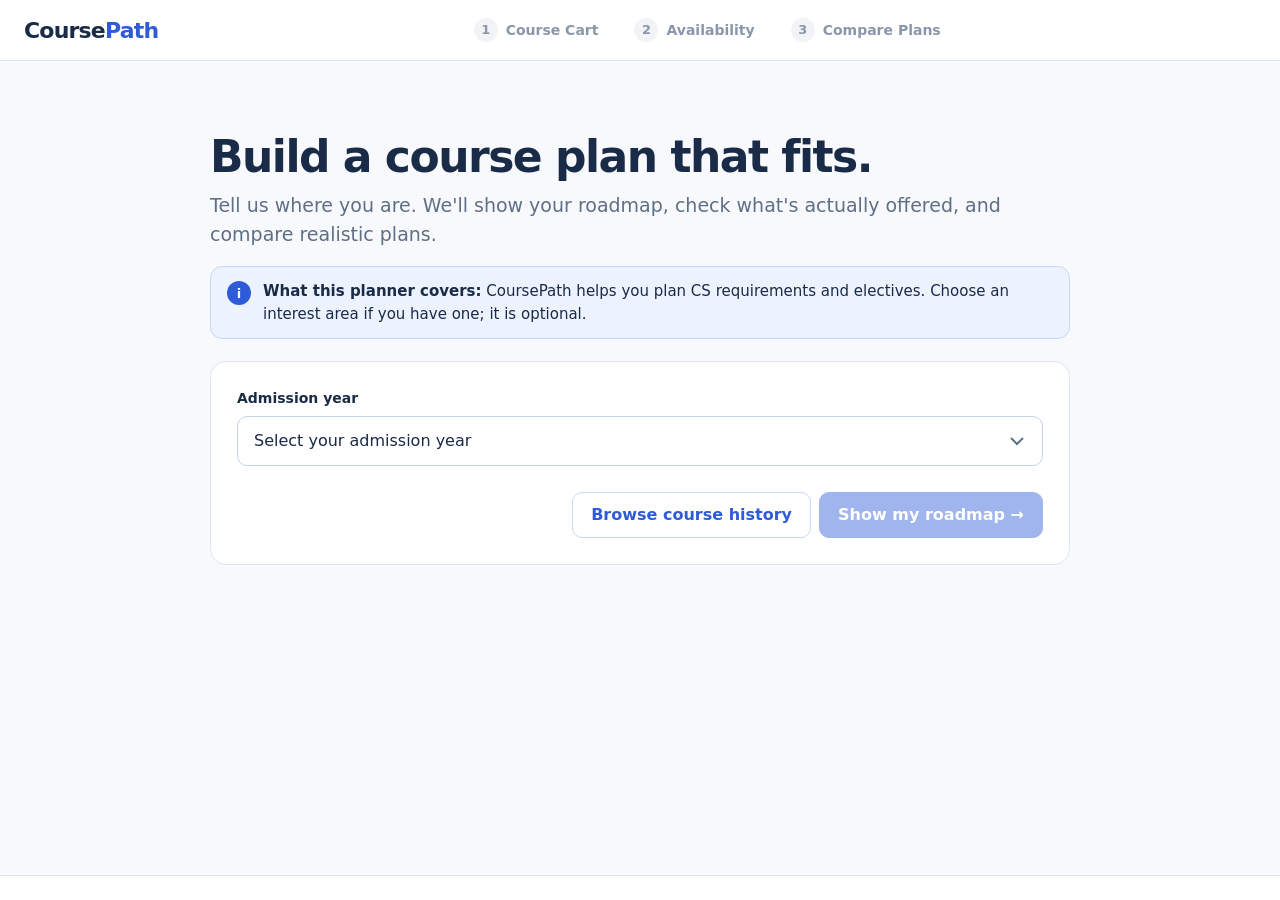
==== commit d78fd9bd: "1124" ====
--- a/index.html
+++ b/index.html
@@ -3,7 +3,10 @@
 <head>
 <meta charset="utf-8">
 <meta name="viewport" content="width=device-width,initial-scale=1">
-<title>CoursePath — Hi-Fi Prototype</title>
+<title>CoursePath — Revised D4 Prototype</title>
+
+<!-- Last Updated: 2026-11-24-->
+ 
 <style>
 :root{
   --blue:#2f5bd8;--blue-soft:#edf2ff;--blue-line:#c9d6f6;
@@ -26,10 +29,10 @@
 .topbar-in{max-width:1280px;margin:auto;padding:10px 24px;display:flex;align-items:center;gap:24px;flex-wrap:wrap}
 .logo{font-weight:900;font-size:22px;letter-spacing:-.8px}.logo span{color:var(--blue)}
 .stepper{display:flex;gap:6px;flex:1;justify-content:center;flex-wrap:wrap}
-.stepper div{display:flex;align-items:center;gap:8px;padding:7px 14px;border-radius:999px;font-weight:700;font-size:14px;color:var(--grey)}
-.stepper div b{display:grid;place-items:center;width:24px;height:24px;border-radius:50%;background:var(--grey-soft);font-size:13px}
-.stepper div.active{background:var(--blue-soft);color:var(--blue)}.stepper div.active b{background:var(--blue);color:#fff}
-.stepper div.done{color:var(--green)}.stepper div.done b{background:var(--green-soft);color:var(--green)}
+.stepper button{display:flex;align-items:center;gap:8px;padding:7px 14px;border-radius:999px;font-weight:700;font-size:14px;color:var(--grey)}
+.stepper button b{display:grid;place-items:center;width:24px;height:24px;border-radius:50%;background:var(--grey-soft);font-size:13px}
+.stepper button.active{background:var(--blue-soft);color:var(--blue)}.stepper button.active b{background:var(--blue);color:#fff}
+.stepper button.done{color:var(--green)}.stepper button.done b{background:var(--green-soft);color:var(--green)}
 #profileTag{font-size:14px;color:var(--muted)}
 
 .wrap{max-width:1280px;margin:auto;padding:24px}
@@ -252,7 +255,7 @@
 }
 
 @media(max-width:1050px){.t1{grid-template-columns:1fr}.cart{position:static}.cols{grid-template-columns:repeat(3,minmax(0,1fr))}.t2{grid-template-columns:1fr}.terms{grid-template-columns:repeat(2,minmax(0,1fr))}.plan-cards{grid-template-columns:1fr}}
-@media(max-width:640px){.wrap{padding:16px}.topbar-in{padding:10px 16px}.stepper div span{display:none}.cols{grid-template-columns:repeat(2,minmax(0,1fr))}.row2{grid-template-columns:1fr}.req-row{grid-template-columns:1fr}.terms{grid-template-columns:1fr}.landing h1{font-size:32px}.actionbar-in{padding:10px 16px}.actionbar .status{font-size:13px}.facts{grid-template-columns:1fr 1fr}.opts,.note-actions,.note .result{margin-left:0}}
+@media(max-width:640px){.wrap{padding:16px}.topbar-in{padding:10px 16px}.stepper button span{display:none}.cols{grid-template-columns:repeat(2,minmax(0,1fr))}.row2{grid-template-columns:1fr}.req-row{grid-template-columns:1fr}.terms{grid-template-columns:1fr}.landing h1{font-size:32px}.actionbar-in{padding:10px 16px}.actionbar .status{font-size:13px}.facts{grid-template-columns:1fr 1fr}.opts,.note-actions,.note .result{margin-left:0}}
 @media(prefers-reduced-motion:reduce){*,*:before,*:after{animation:none!important;transition:none!important}}
 
 /* Minimal legibility adjustments; preserve the original layout */
@@ -260,6 +263,94 @@
 #oprTable{table-layout:auto}#oprTable th,#oprTable td{vertical-align:middle}
 .course .name{overflow-wrap:anywhere} .panel{min-width:0}
 @media(max-width:900px){.history-cell{min-width:85px;font-size:11px}}
+.suggestions,.plan-notice,.coverage{border:1px solid var(--line);border-radius:12px;background:#f3f7fc;padding:12px 14px}
+.suggestions{margin:0 0 16px;color:#263a56}
+.suggestions p,.plan-notice p,.coverage p{margin:5px 0 0}
+.suggest-actions,.plan-actions,.compare-tools{display:flex;align-items:center;flex-wrap:wrap;gap:8px}
+.suggest-actions{margin-top:10px}
+.course-wrap{border-radius:11px;margin-bottom:9px}
+.course-wrap .course{width:100%;margin-bottom:0}
+.course-wrap .course.ongoing{border-color:#e3b666;background:#fff4df}
+.course-wrap .course.suggested{border-color:#bdcadc;background:#f3f7fc}
+.course-wrap .progress-select{font-size:11px;color:var(--muted);background:white;border:1px solid var(--line);border-radius:7px;margin:3px 0 0;max-width:100%;width:100%;padding:4px 5px;min-height:29px}
+.planning-window{padding:15px 18px;margin-bottom:14px}
+.window-head,.coverage-head{display:flex;justify-content:space-between;gap:14px;align-items:flex-start;flex-wrap:wrap}
+.window-head h2{margin:0 0 3px}
+.window-head p{margin:0}
+.window-head label,.term-caps label,.move-label{display:flex;flex-direction:column;gap:4px;font-weight:700;font-size:13px}
+.window-head select,.term-caps select,.move-label select{border:1px solid #bdcbe0;border-radius:8px;background:#fff;padding:8px 12px;font:inherit;color:var(--ink);min-height:37px}
+.term-caps{display:flex;gap:12px;flex-wrap:wrap;margin:10px 0 0}
+.plan-notice{margin:10px 0;font-size:13px}
+.decision-actions{display:grid;gap:4px;margin-top:10px;justify-items:start}
+.decision-actions span{margin-bottom:5px}
+.compare-tools{justify-content:space-between;margin-bottom:14px;font-size:14px;color:var(--muted)}
+.coverage{margin-bottom:14px}
+.coverage-head span{font-size:13px;color:var(--muted)}
+.coverage-items{display:flex;gap:16px;flex-wrap:wrap;font-size:13px}
+.coverage details{margin:8px 0}
+.coverage summary,.unplaced summary{cursor:pointer}
+.terms{grid-template-columns:repeat(var(--term-count,4),minmax(0,1fr))}
+.pc .rate{display:inline-block;margin-top:3px;width:max-content;max-width:100%}
+.pc .backup{padding:6px 8px;margin-top:6px;border-radius:7px;background:#fff5e2;color:#6a4211;font-size:12px}
+.pc .backup b,.pc .backup span{display:block}
+.pc .move-course{display:block;margin-top:6px;padding:5px 7px;font-size:11px}
+.unplaced-item{display:flex;flex-wrap:wrap;justify-content:space-between;gap:6px;margin-top:8px}
+.unplaced-item ul{margin:5px 0;padding-left:20px}
+.move-label{margin-top:12px}.move-msg{min-height:40px;font-size:14px}.move-msg.blocked{color:#8c270f;background:#fff2e8;padding:8px;border-radius:7px}
+#planEditStatus:empty{display:none}
+@media(max-width:1000px){.terms{grid-template-columns:repeat(2,minmax(0,1fr))}}
+@media(max-width:600px){.terms{grid-template-columns:1fr}.window-head label{width:100%}.term-caps label{flex:1;min-width:125px}.pc .move-course{min-height:32px}}
+.drag-instruction{margin:6px 0 12px;font-size:13px;color:var(--muted)}
+.sr-status{position:absolute;width:1px;height:1px;margin:-1px;padding:0;overflow:hidden;clip-path:inset(50%);white-space:nowrap}
+.ast-drag{cursor:grab;position:relative}
+.ast-drag:active,.drag-grip:active{cursor:grabbing}
+.ast-drag.dragging{opacity:.43}
+.pc.ast-drag{padding-top:9px}
+.pc.ast-drag>b{padding-right:30px}
+.drag-grip{position:absolute;right:4px;top:4px;width:30px;height:30px;display:grid;place-items:center;border-radius:7px;color:#405a79;background:#eaf0f9;font-size:18px;cursor:grab;touch-action:none;user-select:none;-webkit-user-select:none}
+.unplaced-item.ast-drag{padding:8px 37px 8px 8px;border:1px dashed #c8ab84;border-radius:8px}
+.drag-active [data-drop-term]{outline:1px dashed #92aaca;outline-offset:1px}
+[data-drop-term].drop-allowed{outline:2px solid #398167;outline-offset:1px;background:#eff9f3}
+[data-drop-term].drop-blocked{outline:2px solid #bb513d;outline-offset:1px}
+.drop-feedback{margin:6px 0 8px;padding:7px;border-radius:7px;background:#eff8f1;color:#1d5038;font-size:12px;line-height:1.35}
+.drop-blocked .drop-feedback{background:#fceee8;color:#842e1f}
+.drag-ghost{position:fixed;inset:0 auto auto 0;z-index:1000;pointer-events:none;color:#fff;background:#284c79;padding:5px 11px;border-radius:8px;font-size:13px;font-weight:700;box-shadow:0 4px 12px #13233a40}
+.topbar-in{gap:10px}
+.stepper{flex-wrap:nowrap}
+.stepper button{border:1px solid transparent;background:transparent;white-space:nowrap;cursor:pointer}
+.stepper button:hover,.stepper button:focus-visible{border-color:#7fa7df;outline:0}
+#profileTag{max-width:200px;text-align:right}
+.profile-actions{gap:8px;flex-wrap:wrap}
+.curriculum-field{grid-column:1/-1}
+.browse{padding:18px}.scroll-table{overflow-x:auto}.scroll-table table{min-width:550px}
+.slot{display:block}
+.source-details{margin-top:10px}
+.source-details summary{font-weight:700;cursor:pointer}
+.source-details img{display:block;width:100%;height:auto;margin-top:8px}
+.conflicts{margin-top:12px;padding:12px;border-radius:9px;background:#fff2e4;color:#683d0e;font-size:14px}
+.conflicts ul{margin:4px 0;padding-left:22px}
+.road-tools{display:flex;flex-wrap:wrap;align-items:end;gap:10px;margin:0 0 12px}
+.road-tools label{display:grid;gap:3px;font-size:13px;font-weight:700}
+.road-tools input,.road-tools select{padding:8px;border:1px solid #bdcbe0;border-radius:8px;background:#fff;font:inherit;min-width:0;max-width:100%}
+.history-warning{color:#8b3d20}
+.starter-list{display:grid;gap:6px;max-height:45vh;overflow:auto}
+.starter-list label{display:flex;align-items:center;gap:7px;padding:5px 3px}
+.cart-feedback{padding:8px 14px;color:#3e5571;font-size:13px}
+.cart-feedback:empty,#bulkResult:empty{display:none}
+.cart-feedback .btn{margin-left:7px}
+.course-role{margin-top:4px;font-size:12px;color:#314e73}
+.slot-config{display:grid;gap:6px;padding:8px;border:1px solid var(--line);border-radius:8px;font-size:13px}
+.slot-config b{color:#263a56}
+.slot-config small{color:var(--muted)}
+.pc .pin-course{display:block;margin-top:5px;padding:5px 7px;font-size:11px}
+.pc .pin-course[aria-pressed=true]{background:#fff2d8;color:#78490d}
+.plan-delta{font-size:12px;margin:7px 0;color:#324e70}
+.unlocks{margin:10px 0}
+.unlock-button{padding:4px 7px;margin:3px}
+@media(max-width:1024px){.stepper button{gap:5px;padding:5px 8px}.stepper button b{width:19px;height:19px}#profileTag{font-size:12px;max-width:150px}}
+@media(max-width:720px){.topbar-in{flex-wrap:wrap}.stepper{flex-basis:100%;justify-content:flex-start}.stepper button span{display:inline}.stepper button{font-size:12px}#profileTag{display:none}.slot-config{flex:1}}
+
+@media(max-width:380px){.stepper button{padding:5px 7px}.stepper button b{display:none}}
 </style>
 </head>
 <body>
@@ -267,9 +358,9 @@
 <header class="topbar"><div class="topbar-in">
   <div class="logo">Course<span>Path</span></div>
   <nav class="stepper" id="stepper" aria-label="Task progress">
-    <div data-s="1"><b>1</b><span>Course Cart</span></div>
-    <div data-s="2"><b>2</b><span>Availability</span></div>
-    <div data-s="3"><b>3</b><span>Choose a Plan</span></div>
+    <button type="button" data-s="1" aria-label="Course Cart"><b aria-hidden="true">1</b><span>Course Cart</span></button>
+    <button type="button" data-s="2" aria-label="Availability"><b aria-hidden="true">2</b><span>Availability</span></button>
+    <button type="button" data-s="3" aria-label="Compare Plans"><b aria-hidden="true">3</b><span>Compare Plans</span></button>
   </nav>
   <span id="profileTag"></span>
 </div></header>
@@ -279,7 +370,7 @@
 <!-- ========== PROFILE ========== -->
 <section id="pProfile">
   <div class="landing">
-    <h1>Plan your next four semesters with confidence.</h1>
+    <h1>Build a course plan that fits.</h1>
     <p>Tell us where you are. We'll show your roadmap, check what's actually offered, and compare realistic plans.</p>
     <div class="scope-notice" role="note">
       <span class="scope-ico" aria-hidden="true">i</span>
@@ -305,15 +396,16 @@
           <select id="major"><option>Computer Science</option></select></div>
         <div class="field"><label for="spec">Specialization / interest</label>
           <select id="spec">
-            <option value="">General CS (no specialization)</option>
+            <option value="general">General CS (no specialization)</option>
             <option value="game">Game Programming</option>
             <option value="ai">AI &amp; Data Science</option>
             <option value="hci">Human–Computer Interaction</option>
             <option value="sec">Security &amp; Privacy</option>
             <option value="sys">Systems Software</option>
           </select></div>
+        <div class="field curriculum-field"><label for="curriculum">CS requirement term</label><select id="curriculum"><option value="auto">Use admission year</option><option value="older">Before Fall 2025</option><option value="newer">Fall 2025 and later</option></select><small class="muted">Change this if your official CS requirement term differs.</small></div>
       </div></div></div>
-      <div class="profile-actions"><button class="btn" id="browseHistory">Browse course history</button> <button class="btn primary" id="showRoadmap" disabled>Show my roadmap →</button></div>
+      <div class="profile-actions"><button class="btn" id="browseHistory">Browse course history</button> <button class="btn" id="resumePlan" hidden>Open saved plan</button> <button class="btn primary" id="showRoadmap" disabled>Show my roadmap →</button></div>
     </div>
   </div>
 </section>
@@ -331,17 +423,17 @@
         <div class="slide" id="reqSlide"><div><div class="req-body" id="reqBody"></div></div></div>
       </div>
       <div class="panel roadmap">
+        <div class="suggestions hidden" id="suggestions"></div>
+        <div class="road-tools"><label>Find a course<input id="roadSearch" type="search" placeholder="e.g. CSE 307"></label><label>Show<select id="roadFilter"><option value="all">All courses</option><option value="ready">Prerequisites met</option></select></label><span class="small muted" id="roadCount" role="status"></span></div>
         <div class="roadmap-head">
-          <div><h2>Course roadmap</h2><span class="muted small">Click any course to see details.</span></div>
+          <div><h2>Course roadmap</h2><span class="muted small">Double-click to mark Taken, or use the progress menu. Single-click for details.</span></div>
           <div class="suggested-credits" id="suggestedCredits" aria-live="polite">
-            <div class="suggested-top"><b>Suggested credits</b><strong id="suggestedCreditCount">0 / 24–30</strong></div>
-            <div class="suggested-track"><div class="suggested-fill" id="suggestedCreditFill"></div></div>
-            <div class="suggested-message" id="suggestedCreditMessage">Add courses to reach the suggested total for four semesters.</div>
+            <div class="suggested-top"><b>Credits in cart</b><strong id="suggestedCreditCount">0</strong></div><div class="suggested-message" id="suggestedCreditMessage"></div>
           </div>
           <div class="legend">
-            <span><i style="border-color:#9fd6bd;background:var(--green-soft)"></i>Taken</span>
+            <span><i style="border-color:#9fd6bd;background:var(--green-soft)"></i>Taken</span><span><i style="border-color:#e3b666;background:#fff4df"></i>In progress</span>
             <span><i style="border-color:var(--blue);background:var(--blue-soft)"></i>In cart</span>
-            <span><i style="border-color:#cfd9e8"></i>Available</span>
+            <span><i style="border-color:#cfd9e8"></i>Prerequisites met</span>
             <span><i style="border-color:#aab5c6;border-style:dashed;background:var(--grey-soft)"></i>Prerequisite needed</span>
           </div>
         </div>
@@ -351,21 +443,30 @@
     <aside class="panel cart" id="cartPanel">
       <button class="cart-head" id="cartToggle" aria-expanded="true"><h2>Course cart</h2><span><span class="count" id="cartCount">0</span> <span class="chev" id="cartChev">▾</span></span></button>
       <div id="cartBody">
-        <div class="cart-list" id="cartList"></div>
+        <div class="cart-list" id="cartList"></div><div id="cartFeedback" class="cart-feedback" role="status"></div>
         <div class="cart-foot"><span id="cartCredits">0 credits</span><button class="btn ghost sm" id="clearCart">Clear all</button></div>
       </div>
     </aside>
   </div>
 </section>
 
-<!-- ========== TASK 2 ========== -->
+<section id="pBrowse" class="hidden">
+ <div class="page-head"><h1>Browse course availability</h1><p>Search the team's 2026 history and the published Spring 2027 SUNY Korea CS snapshot.</p></div>
+ <div class="panel browse"><div class="road-tools"><label>Search courses<input id="browseSearch" type="search" placeholder="e.g. CSE 316"></label><label>Show<select id="browseMode"><option value="history">Published history &amp; Spring 2027</option><option value="listed">Spring 2027 listed courses</option><option value="elective">CS technical elective options</option><option value="all">All tracked courses</option></select></label>
+ <button class="btn sm" id="browseCart">Check my cart</button></div>
+ <p class="small muted" id="browseCount" role="status"></p><div class="scroll-table"><table id="browseTable"></table></div>
+ <details class="source-details"><summary>Spring 2027 course list snapshot · October 30, 2026</summary><img loading="lazy" src="[data-uri]